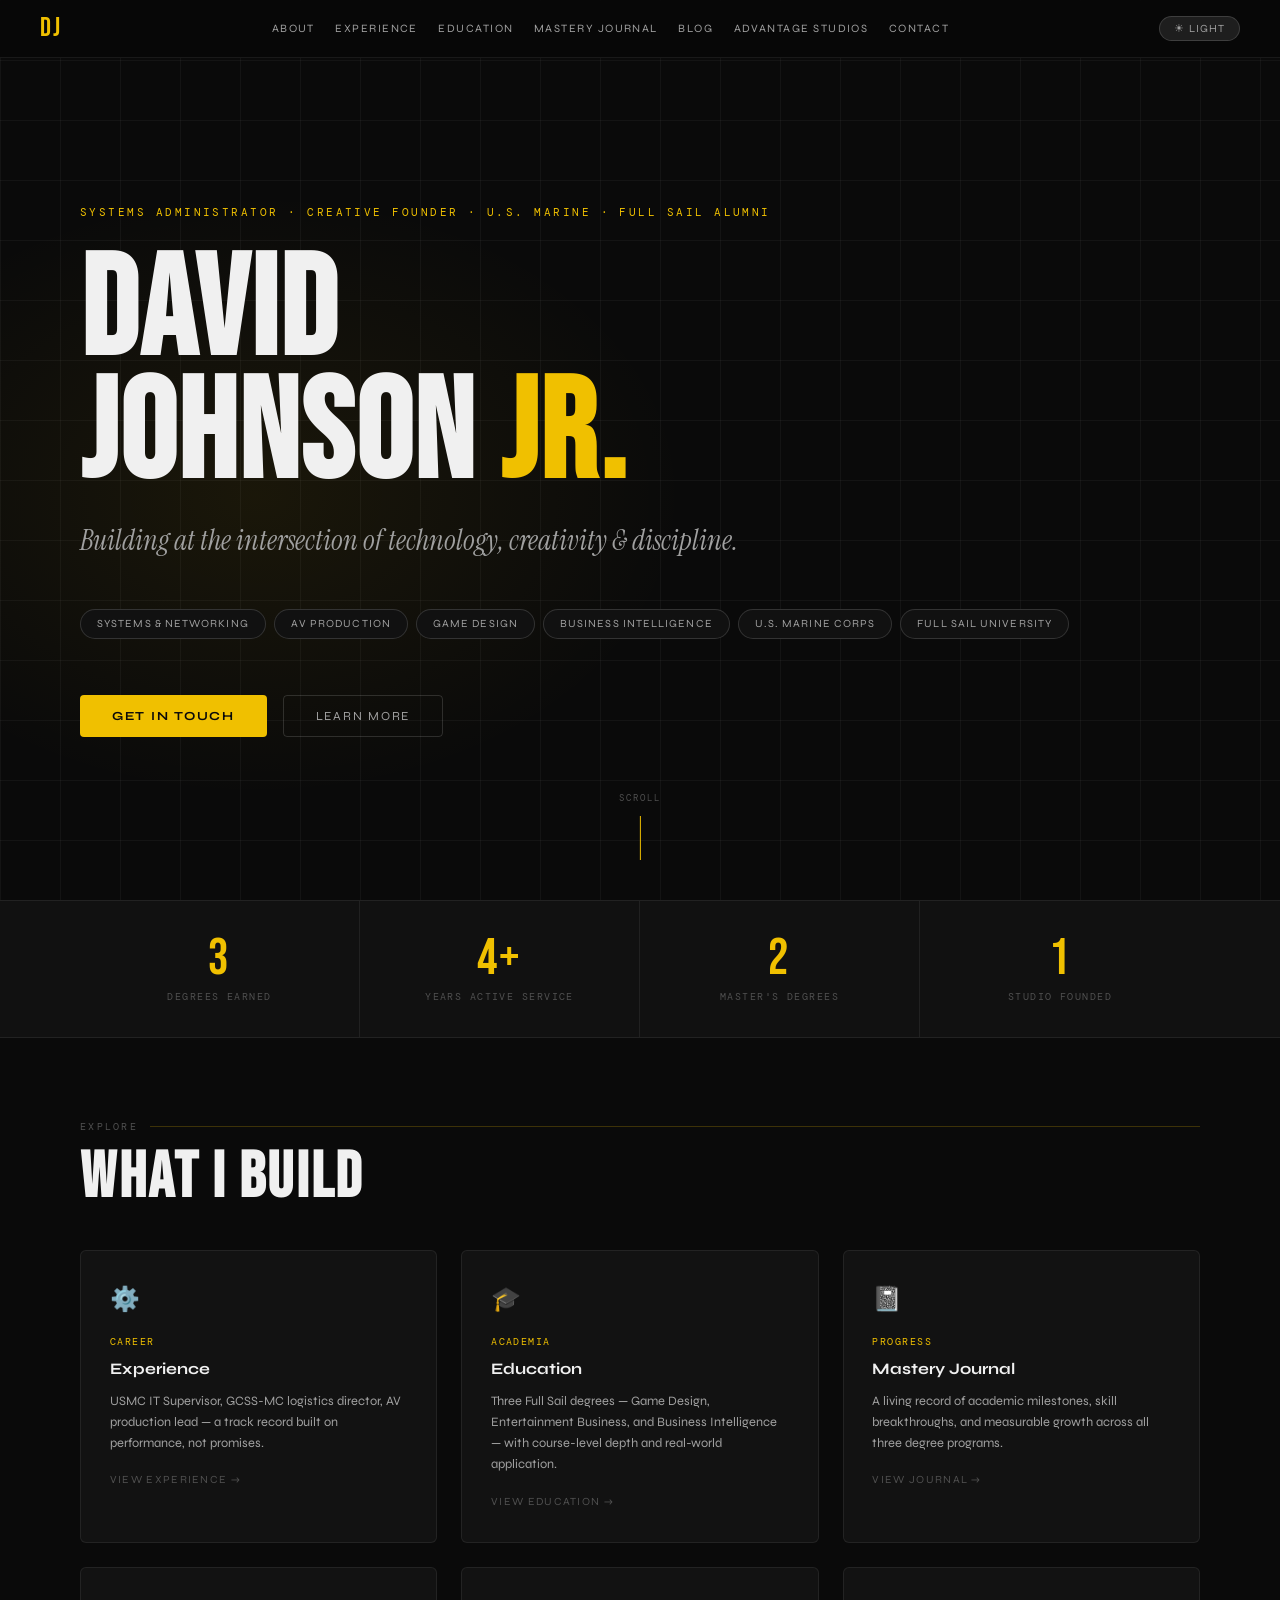
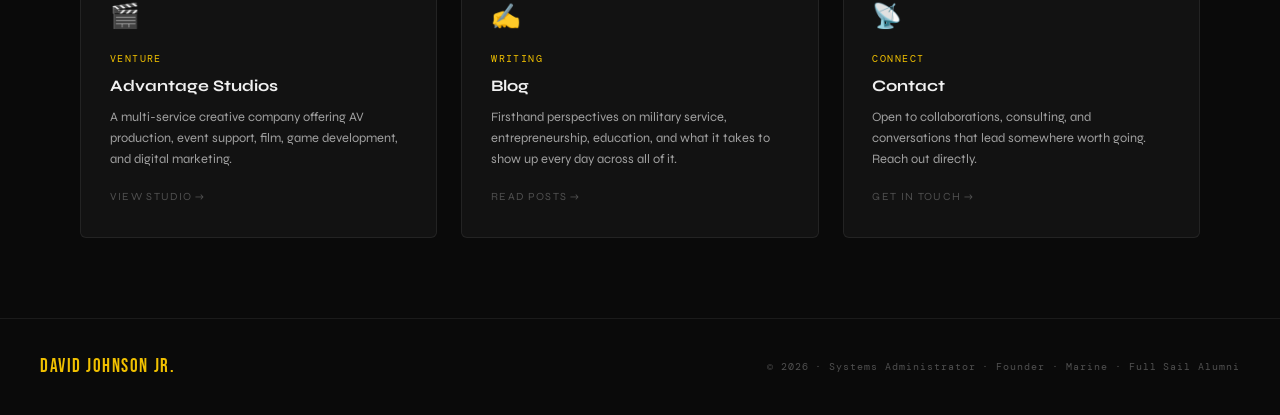
==== index.html @ 73f819d9 "Add files via upload The first version of this site." ====
<!DOCTYPE html>
<html lang="en" data-theme="dark">
<head>
<meta charset="UTF-8"/>
<meta name="viewport" content="width=device-width, initial-scale=1.0"/>
<title>David Johnson Jr. | Systems Administrator & Creative Founder</title>
<link rel="preconnect" href="https://fonts.googleapis.com"/>
<link rel="preconnect" href="https://fonts.gstatic.com" crossorigin/>
<link href="https://fonts.googleapis.com/css2?family=Bebas+Neue&family=DM+Mono:ital,wght@0,300;0,400;0,500;1,300&family=Instrument+Serif:ital@0;1&family=Syne:wght@400;600;700;800&display=swap" rel="stylesheet"/>
<style>
:root{--yellow:#f0c000;--yellow-dim:rgba(240,192,0,0.12);--yellow-border:rgba(240,192,0,0.32);}
:root[data-theme="dark"]{
  --bg:#0a0a0a;--bg2:#111;--bg3:#1a1a1a;--bg4:#222;
  --border:rgba(255,255,255,0.07);--border2:rgba(255,255,255,0.14);
  --text:#f0f0f0;--text2:#a0a0a0;--text3:#505050;
  --card-bg:#121212;--nav-bg:rgba(8,8,8,0.95);
  --toggle-bg:#1e1e1e;--hero-line:rgba(255,255,255,0.04);
  --glow:rgba(240,192,0,0.07);
}
:root[data-theme="light"]{
  --bg:#f4f4f2;--bg2:#eaeae8;--bg3:#e0e0de;--bg4:#d6d6d4;
  --border:rgba(0,0,0,0.08);--border2:rgba(0,0,0,0.16);
  --text:#0f0f0f;--text2:#555;--text3:#999;
  --card-bg:#fafafa;--nav-bg:rgba(244,244,242,0.95);
  --toggle-bg:#ddd;--hero-line:rgba(0,0,0,0.04);
  --glow:rgba(240,192,0,0.05);
}
*{margin:0;padding:0;box-sizing:border-box;}
html{scroll-behavior:smooth;}
body{font-family:'Syne',sans-serif;background:var(--bg);color:var(--text);line-height:1.65;transition:background .3s,color .3s;overflow-x:hidden;}
a{color:inherit;text-decoration:none;}

/* PAGE SYSTEM */
.page{display:none;min-height:100vh;padding-top:58px;}
.page.active{display:block;}
#home-page{display:block;padding-top:0;}

/* NAV */
nav{
  position:fixed;top:0;left:0;right:0;z-index:200;
  background:var(--nav-bg);backdrop-filter:blur(18px);-webkit-backdrop-filter:blur(18px);
  border-bottom:1px solid var(--border);
  height:58px;display:flex;align-items:center;
  padding:0 clamp(1rem,4vw,2.5rem);gap:1.5rem;
}
.nav-logo{
  font-family:'Bebas Neue',sans-serif;font-size:1.7rem;
  letter-spacing:0.06em;color:var(--yellow);flex-shrink:0;cursor:pointer;
  transition:opacity .2s;
}
.nav-logo:hover{opacity:.8;}
.nav-links{display:flex;align-items:center;gap:clamp(.8rem,1.6vw,1.8rem);flex:1;justify-content:center;}
.nav-links button{
  background:none;border:none;cursor:pointer;
  font-family:'Syne',sans-serif;font-size:0.7rem;
  letter-spacing:0.13em;text-transform:uppercase;
  color:var(--text2);transition:color .2s;padding:4px 0;
  position:relative;
}
.nav-links button::after{
  content:'';position:absolute;bottom:-3px;left:0;right:0;
  height:1px;background:var(--yellow);transform:scaleX(0);
  transition:transform .25s;transform-origin:left;
}
.nav-links button:hover{color:var(--yellow);}
.nav-links button.nav-active{color:var(--yellow);}
.nav-links button.nav-active::after{transform:scaleX(1);}
.nav-right{display:flex;align-items:center;gap:.8rem;flex-shrink:0;}
.theme-toggle{
  background:var(--toggle-bg);border:1px solid var(--border2);
  color:var(--text2);padding:5px 14px;border-radius:20px;
  cursor:pointer;font-size:0.68rem;letter-spacing:0.1em;
  text-transform:uppercase;font-family:'Syne',sans-serif;transition:all .2s;
}
.theme-toggle:hover{border-color:var(--yellow);color:var(--yellow);}
.ham{display:none;flex-direction:column;gap:5px;cursor:pointer;padding:6px;background:none;border:none;}
.ham span{display:block;width:22px;height:2px;background:var(--text2);transition:all .3s;border-radius:2px;}
.mobile-menu{
  display:none;position:fixed;top:58px;left:0;right:0;z-index:199;
  background:var(--nav-bg);backdrop-filter:blur(18px);
  border-bottom:1px solid var(--border);
  flex-direction:column;padding:1rem 1.5rem 1.5rem;gap:0;
}
.mobile-menu.open{display:flex;}
.mobile-menu button{
  background:none;border:none;cursor:pointer;
  font-family:'Syne',sans-serif;font-size:0.82rem;
  letter-spacing:0.1em;text-transform:uppercase;
  color:var(--text2);padding:12px 0;text-align:left;
  border-bottom:1px solid var(--border);transition:color .2s;
}
.mobile-menu button:last-child{border-bottom:none;}
.mobile-menu button:hover{color:var(--yellow);}

/* SHARED */
.sec{padding:5rem clamp(1rem,5vw,2.5rem);}
.si{max-width:1120px;margin:0 auto;}
.section-label{
  font-family:'DM Mono',monospace;font-size:0.65rem;
  letter-spacing:0.22em;text-transform:uppercase;
  color:var(--text3);margin-bottom:0.7rem;
  display:flex;align-items:center;gap:12px;
}
.section-label::after{content:'';flex:1;height:1px;background:var(--yellow);opacity:.22;}
.section-title{
  font-family:'Bebas Neue',sans-serif;
  font-size:clamp(2.4rem,5vw,4rem);letter-spacing:0.04em;
  color:var(--text);margin-bottom:3rem;line-height:1;
}
.divider{height:1px;background:var(--border);margin:3.5rem 0;}
.btn-primary{
  background:var(--yellow);color:#0a0a0a;
  padding:13px 32px;border-radius:4px;
  font-size:0.77rem;letter-spacing:0.14em;text-transform:uppercase;
  font-family:'Syne',sans-serif;font-weight:700;
  transition:opacity .2s,transform .15s;border:none;cursor:pointer;display:inline-block;
}
.btn-primary:hover{opacity:.85;transform:translateY(-1px);}
.btn-outline{
  border:1px solid var(--border2);color:var(--text2);
  padding:13px 32px;border-radius:4px;
  font-size:0.77rem;letter-spacing:0.14em;text-transform:uppercase;
  font-family:'Syne',sans-serif;background:transparent;
  transition:all .2s;cursor:pointer;display:inline-block;
}
.btn-outline:hover{border-color:var(--yellow);color:var(--yellow);transform:translateY(-1px);}

/* HERO */
.hero{min-height:100vh;display:flex;align-items:center;padding:0 clamp(1rem,5vw,2.5rem);position:relative;overflow:hidden;}
.hero-grid{position:absolute;inset:0;pointer-events:none;
  background-image:linear-gradient(var(--hero-line) 1px,transparent 1px),linear-gradient(90deg,var(--hero-line) 1px,transparent 1px);
  background-size:60px 60px;}
.hero-glow{position:absolute;top:20%;left:-15%;width:70%;height:70%;
  background:radial-gradient(ellipse,var(--glow) 0%,transparent 68%);pointer-events:none;}
.hero-inner{max-width:1120px;margin:0 auto;width:100%;position:relative;z-index:1;padding:130px 0 90px;}
.hero-eyebrow{font-family:'DM Mono',monospace;font-size:0.7rem;letter-spacing:0.22em;text-transform:uppercase;color:var(--yellow);margin-bottom:1.8rem;animation:fadeUp .8s ease both;}
.hero-name{font-family:'Bebas Neue',sans-serif;font-size:clamp(4.5rem,11vw,10rem);line-height:.88;letter-spacing:0.015em;color:var(--text);margin-bottom:1.2rem;animation:fadeUp .8s .1s ease both;}
.hero-name span{color:var(--yellow);}
.hero-title{font-family:'Instrument Serif',serif;font-style:italic;font-size:clamp(1.1rem,2.2vw,1.8rem);color:var(--text2);margin-bottom:2.8rem;animation:fadeUp .8s .2s ease both;}
.hero-tags{display:flex;flex-wrap:wrap;gap:.5rem;margin-bottom:3.5rem;animation:fadeUp .8s .3s ease both;}
.hero-tag{border:1px solid var(--border2);padding:5px 16px;border-radius:20px;font-size:0.68rem;letter-spacing:0.1em;text-transform:uppercase;color:var(--text2);background:var(--bg2);transition:all .2s;cursor:default;}
.hero-tag:hover{border-color:var(--yellow);color:var(--yellow);}
.hero-cta{display:flex;gap:1rem;flex-wrap:wrap;animation:fadeUp .8s .4s ease both;}
.hero-scroll{position:absolute;bottom:2.5rem;left:50%;transform:translateX(-50%);font-family:'DM Mono',monospace;font-size:0.58rem;letter-spacing:0.22em;text-transform:uppercase;color:var(--text3);display:flex;flex-direction:column;align-items:center;gap:10px;}
.scroll-line{width:1px;height:44px;background:var(--yellow);animation:scrollpulse 2s infinite;}
@keyframes scrollpulse{0%,100%{opacity:.2;}50%{opacity:1;}}
@keyframes fadeUp{from{opacity:0;transform:translateY(20px);}to{opacity:1;transform:translateY(0);}}

/* STATS BAR */
.stats-bar{background:var(--bg2);border-top:1px solid var(--border);border-bottom:1px solid var(--border);padding:0 clamp(1rem,5vw,2.5rem);}
.stats-bar-inner{max-width:1120px;margin:0 auto;display:grid;grid-template-columns:repeat(4,1fr);}
.stat-box{padding:2rem 1rem;border-right:1px solid var(--border);text-align:center;}
.stat-box:last-child{border-right:none;}
.stat-num{font-family:'Bebas Neue',sans-serif;font-size:3.2rem;letter-spacing:0.04em;color:var(--yellow);line-height:1;margin-bottom:.3rem;}
.stat-label{font-family:'DM Mono',monospace;font-size:0.6rem;letter-spacing:0.15em;text-transform:uppercase;color:var(--text3);}

/* HOME PREVIEW CARDS */
.home-preview{padding:5rem clamp(1rem,5vw,2.5rem);}
.home-preview-inner{max-width:1120px;margin:0 auto;}
.preview-grid{display:grid;grid-template-columns:repeat(3,1fr);gap:1.5rem;margin-top:2.5rem;}
.preview-card{
  background:var(--card-bg);border:1px solid var(--border);border-radius:6px;
  padding:1.8rem;transition:border-color .25s,transform .25s;cursor:pointer;position:relative;overflow:hidden;
}
.preview-card::before{content:'';position:absolute;inset:0;background:linear-gradient(135deg,var(--yellow-dim) 0%,transparent 55%);opacity:0;transition:opacity .3s;}
.preview-card:hover{border-color:var(--yellow-border);transform:translateY(-4px);}
.preview-card:hover::before{opacity:1;}
.preview-icon{font-size:1.5rem;margin-bottom:.9rem;}
.preview-label{font-family:'DM Mono',monospace;font-size:0.6rem;letter-spacing:0.15em;text-transform:uppercase;color:var(--yellow);margin-bottom:.4rem;}
.preview-title{font-size:1rem;font-weight:700;color:var(--text);margin-bottom:.5rem;}
.preview-body{font-size:0.8rem;color:var(--text2);line-height:1.65;}
.preview-cta{display:inline-block;margin-top:1.1rem;font-size:0.68rem;letter-spacing:0.12em;text-transform:uppercase;color:var(--text3);transition:color .2s;}
.preview-card:hover .preview-cta{color:var(--yellow);}

/* ABOUT */
.about-grid{display:grid;grid-template-columns:3fr 2fr;gap:4rem;align-items:start;}
.about-text p{color:var(--text2);font-size:0.96rem;line-height:1.88;margin-bottom:1.3rem;}
.about-text p:first-child::first-letter{font-family:'Bebas Neue',sans-serif;font-size:3.5rem;float:left;line-height:.8;margin:.06em .1em 0 0;color:var(--yellow);}
.about-sidebar{display:flex;flex-direction:column;gap:1.5rem;}
.sidebar-card{background:var(--card-bg);border:1px solid var(--border);border-radius:6px;padding:1.5rem;}
.sidebar-card-title{font-family:'DM Mono',monospace;font-size:0.6rem;letter-spacing:0.15em;text-transform:uppercase;color:var(--yellow);margin-bottom:1rem;}
.sidebar-item{display:flex;align-items:center;justify-content:space-between;padding:8px 0;border-bottom:1px solid var(--border);font-size:0.8rem;}
.sidebar-item:last-child{border-bottom:none;}
.sidebar-item-label{color:var(--text2);}
.sidebar-item-value{color:var(--text);font-weight:700;font-size:0.77rem;}

/* SKILLS */
.skills-cloud{display:flex;flex-wrap:wrap;gap:.5rem;}
.skill-pill{background:var(--bg3);border:1px solid var(--border);padding:8px 18px;border-radius:3px;font-size:0.77rem;letter-spacing:0.05em;color:var(--text2);transition:all .2s;position:relative;cursor:default;}
.skill-pill:hover{background:var(--bg4);border-color:var(--yellow);color:var(--yellow);}
.skill-pill .skill-tooltip{display:none;position:absolute;bottom:calc(100% + 12px);left:50%;transform:translateX(-50%);background:var(--bg4);border:1px solid var(--yellow-border);border-radius:6px;padding:14px 16px;width:285px;z-index:50;box-shadow:0 14px 44px rgba(0,0,0,.55);pointer-events:none;}
.skill-pill:hover .skill-tooltip{display:block;}
.skill-tooltip-title{font-size:0.86rem;font-weight:700;color:var(--yellow);margin-bottom:8px;line-height:1.3;border-bottom:1px solid var(--yellow-border);padding-bottom:8px;}
.skill-tooltip-text{font-size:0.77rem;color:var(--text2);line-height:1.62;}
.skill-tooltip::after{content:'';position:absolute;top:100%;left:50%;transform:translateX(-50%);border:6px solid transparent;border-top-color:var(--yellow-border);}

/* EXPERIENCE */
.exp-item{border-left:2px solid rgba(240,192,0,.2);padding:0 0 3.5rem 2.5rem;position:relative;}
.exp-item:last-child{padding-bottom:0;border-left-color:transparent;}
.exp-item::before{content:'';position:absolute;left:-7px;top:5px;width:12px;height:12px;background:var(--yellow);border-radius:50%;box-shadow:0 0 0 3px var(--bg),0 0 0 5px var(--yellow-border);}
.exp-date{font-family:'DM Mono',monospace;font-size:0.65rem;letter-spacing:0.16em;text-transform:uppercase;color:var(--yellow);margin-bottom:.4rem;}
.exp-role{font-size:1.1rem;font-weight:800;color:var(--text);margin-bottom:.15rem;line-height:1.25;}
.exp-org{font-family:'Instrument Serif',serif;font-style:italic;font-size:0.88rem;color:var(--text2);margin-bottom:1.4rem;}
.exp-bullets{list-style:none;display:flex;flex-direction:column;gap:.75rem;}
.exp-bullets li{font-size:0.87rem;color:var(--text2);line-height:1.72;padding-left:1.2rem;position:relative;}
.exp-bullets li::before{content:'▸';position:absolute;left:0;color:var(--yellow);font-size:0.72rem;top:4px;}

/* EDUCATION */
.edu-tabs{display:flex;border-bottom:1px solid var(--border);margin-bottom:2.5rem;overflow-x:auto;}
.edu-tab{padding:12px 22px;font-size:0.71rem;letter-spacing:0.1em;text-transform:uppercase;color:var(--text3);cursor:pointer;white-space:nowrap;border-bottom:2px solid transparent;transition:all .2s;background:none;border-top:none;border-left:none;border-right:none;font-family:'Syne',sans-serif;}
.edu-tab.active{color:var(--yellow);border-bottom-color:var(--yellow);}
.edu-panel{display:none;}
.edu-panel.active{display:block;}
.degree-header{display:flex;align-items:baseline;justify-content:space-between;flex-wrap:wrap;gap:.5rem;margin-bottom:.4rem;}
.degree-name{font-size:1.15rem;font-weight:800;color:var(--text);}
.degree-years{font-family:'DM Mono',monospace;font-size:0.67rem;letter-spacing:.15em;color:var(--yellow);}
.degree-school{font-family:'Instrument Serif',serif;font-style:italic;font-size:0.86rem;color:var(--text2);margin-bottom:2rem;}
.courses-grid{display:grid;grid-template-columns:repeat(auto-fill,minmax(268px,1fr));gap:1rem;}
.course-card{background:var(--card-bg);border:1px solid var(--border);padding:1.35rem;border-radius:5px;transition:border-color .2s;}
.course-card:hover{border-color:var(--yellow-border);}
.course-name{font-size:0.83rem;font-weight:700;color:var(--text);margin-bottom:.45rem;line-height:1.3;}
.course-desc{font-size:0.76rem;color:var(--text2);line-height:1.65;}

/* JOURNAL */
.journal-grid{display:grid;grid-template-columns:repeat(auto-fill,minmax(308px,1fr));gap:1.5rem;}
.journal-card{background:var(--card-bg);border:1px solid var(--border);padding:1.6rem;border-radius:5px;transition:all .25s;position:relative;overflow:hidden;}
.journal-card::after{content:'';position:absolute;top:0;left:0;width:3px;height:100%;background:var(--yellow);opacity:0;transition:opacity .25s;}
.journal-card:hover{border-color:var(--yellow-border);transform:translateY(-3px);}
.journal-card:hover::after{opacity:1;}
.journal-tag{font-family:'DM Mono',monospace;font-size:0.6rem;letter-spacing:.15em;text-transform:uppercase;color:var(--yellow);margin-bottom:.8rem;}
.journal-title{font-size:.96rem;font-weight:700;color:var(--text);margin-bottom:.55rem;line-height:1.3;}
.journal-body{font-size:0.8rem;color:var(--text2);line-height:1.7;}
.journal-date{font-family:'DM Mono',monospace;font-size:0.62rem;color:var(--text3);margin-top:1.1rem;}

/* BLOG */
.blog-grid{display:grid;grid-template-columns:repeat(auto-fill,minmax(308px,1fr));gap:1.5rem;}
.blog-card{background:var(--card-bg);border:1px solid var(--border);padding:1.6rem;border-radius:5px;transition:all .25s;cursor:pointer;position:relative;overflow:hidden;}
.blog-card::after{content:'';position:absolute;bottom:0;left:0;right:0;height:2px;background:var(--yellow);transform:scaleX(0);transition:transform .3s;transform-origin:left;}
.blog-card:hover{border-color:var(--yellow-border);transform:translateY(-3px);}
.blog-card:hover::after{transform:scaleX(1);}
.blog-meta{display:flex;align-items:center;justify-content:space-between;margin-bottom:1rem;}
.blog-category{font-family:'DM Mono',monospace;font-size:0.6rem;letter-spacing:.15em;text-transform:uppercase;color:var(--yellow);}
.blog-date-label{font-family:'DM Mono',monospace;font-size:0.6rem;color:var(--text3);}
.blog-title{font-size:.98rem;font-weight:700;color:var(--text);margin-bottom:.55rem;line-height:1.35;}
.blog-excerpt{font-size:0.8rem;color:var(--text2);line-height:1.7;}
.blog-readmore{display:inline-block;margin-top:1rem;font-size:0.68rem;letter-spacing:.12em;text-transform:uppercase;color:var(--text3);transition:color .2s;}
.blog-card:hover .blog-readmore{color:var(--yellow);}

/* STUDIO */
.studio-hero{background:var(--bg2);border-bottom:1px solid var(--border);padding:4rem clamp(1rem,5vw,2.5rem);}
.studio-hero-inner{max-width:1120px;margin:0 auto;display:grid;grid-template-columns:1fr 2fr;gap:4rem;align-items:center;}
.studio-name{font-family:'Bebas Neue',sans-serif;font-size:3.4rem;line-height:.9;letter-spacing:.06em;color:var(--text);margin-bottom:.45rem;}
.studio-name span{color:var(--yellow);}
.studio-sub{font-family:'Instrument Serif',serif;font-style:italic;color:var(--text3);font-size:.88rem;margin-bottom:2rem;}
.services-list{display:flex;flex-direction:column;gap:1px;background:var(--border);}
.service-item{background:var(--bg);padding:1.1rem 1.4rem;display:flex;align-items:center;justify-content:space-between;transition:background .2s;}
.service-item:hover{background:var(--bg2);}
.service-name{font-size:.87rem;font-weight:700;color:var(--text);}
.service-arrow{color:var(--yellow);font-size:.85rem;}
.studio-desc-sec{padding:3rem clamp(1rem,5vw,2.5rem);}
.studio-desc-sec .si p{color:var(--text2);line-height:1.88;margin-bottom:1.3rem;font-size:0.94rem;}

/* CONTACT */
.contact-grid{display:grid;grid-template-columns:1fr 1fr;gap:4rem;align-items:start;}
.contact-links{display:flex;flex-direction:column;gap:1px;background:var(--border);}
.contact-link{background:var(--bg);padding:1.2rem 1.6rem;display:flex;align-items:center;justify-content:space-between;text-decoration:none;transition:background .2s;}
.contact-link:hover{background:var(--bg2);}
.contact-link-left{display:flex;flex-direction:column;gap:4px;}
.contact-type{font-family:'DM Mono',monospace;font-size:0.57rem;letter-spacing:.15em;text-transform:uppercase;color:var(--yellow);}
.contact-value{font-size:.88rem;color:var(--text);}
.contact-arrow{color:var(--yellow);}
.contact-note p{color:var(--text2);line-height:1.88;margin-bottom:1.3rem;font-size:0.94rem;}

/* FOOTER */
footer{border-top:1px solid var(--border);padding:2rem clamp(1rem,5vw,2.5rem);display:flex;align-items:center;justify-content:space-between;flex-wrap:wrap;gap:1rem;}
.footer-name{font-family:'Bebas Neue',sans-serif;font-size:1.2rem;letter-spacing:.08em;color:var(--yellow);}
.footer-copy{font-family:'DM Mono',monospace;font-size:0.6rem;letter-spacing:.1em;color:var(--text3);}

/* MODAL */
.modal-overlay{display:none;position:fixed;inset:0;z-index:300;background:rgba(0,0,0,.76);backdrop-filter:blur(6px);align-items:center;justify-content:center;padding:2rem;}
.modal-overlay.open{display:flex;}
.modal{background:var(--bg2);border:1px solid var(--yellow-border);border-radius:8px;max-width:700px;width:100%;max-height:85vh;overflow-y:auto;padding:2.5rem;position:relative;}
.modal-close{position:sticky;top:0;float:right;background:var(--bg3);border:1px solid var(--border2);color:var(--text2);padding:4px 14px;border-radius:3px;cursor:pointer;font-size:0.7rem;font-family:'Syne',sans-serif;letter-spacing:.1em;text-transform:uppercase;transition:all .2s;}
.modal-close:hover{border-color:var(--yellow);color:var(--yellow);}
.modal-tag{font-family:'DM Mono',monospace;font-size:0.6rem;letter-spacing:.15em;text-transform:uppercase;color:var(--yellow);margin-bottom:.8rem;}
.modal-title{font-family:'Bebas Neue',sans-serif;font-size:2.3rem;letter-spacing:.04em;color:var(--text);margin-bottom:.4rem;}
.modal-date{font-family:'DM Mono',monospace;font-size:0.65rem;color:var(--text3);margin-bottom:1.8rem;}
.modal-body{font-size:.91rem;color:var(--text2);line-height:1.9;}
.modal-body p{margin-bottom:1rem;}

/* JOURNAL PAGE */
.journal-filter{display:flex;flex-wrap:wrap;gap:.5rem;margin-top:1.5rem;}
.jf-btn{background:var(--bg3);border:1px solid var(--border);padding:7px 18px;border-radius:20px;font-size:0.7rem;letter-spacing:.1em;text-transform:uppercase;color:var(--text2);cursor:pointer;font-family:'Syne',sans-serif;transition:all .2s;}
.jf-btn:hover{border-color:var(--yellow);color:var(--yellow);}
.jf-btn.active{background:var(--yellow);color:#0a0a0a;border-color:var(--yellow);font-weight:700;}
.journal-prog-header{display:flex;align-items:center;gap:1rem;flex-wrap:wrap;margin-bottom:1.5rem;}
.prog-badge{font-family:'DM Mono',monospace;font-size:0.68rem;letter-spacing:.15em;text-transform:uppercase;padding:5px 14px;border-radius:3px;font-weight:700;}
.ebm-badge{background:rgba(240,192,0,.15);color:var(--yellow);border:1px solid var(--yellow-border);}
.bi-badge{background:rgba(96,165,250,.12);color:#60a5fa;border:1px solid rgba(96,165,250,.3);}
.milestone-badge{background:rgba(167,243,208,.1);color:#6ee7b7;border:1px solid rgba(110,231,183,.3);}
.prog-meta{font-family:'DM Mono',monospace;font-size:0.65rem;letter-spacing:.12em;color:var(--text3);text-transform:uppercase;}
.journal-summary-card{background:var(--card-bg);border:1px solid var(--border);border-left:3px solid var(--yellow);border-radius:5px;padding:1.8rem 2rem;margin-bottom:1rem;}
.journal-summary-card p{color:var(--text2);font-size:.92rem;line-height:1.88;margin-bottom:.9rem;}
.journal-summary-card p:last-child{margin-bottom:0;}
.jsc-label{font-family:'DM Mono',monospace;font-size:.62rem;letter-spacing:.18em;text-transform:uppercase;color:var(--yellow);margin-bottom:1rem;}
.jr-grid{display:grid;grid-template-columns:repeat(auto-fill,minmax(340px,1fr));gap:1.5rem;}
.jr-card{background:var(--card-bg);border:1px solid var(--border);border-radius:6px;padding:1.8rem;transition:border-color .25s,transform .2s;position:relative;overflow:hidden;}
.jr-card::before{content:'';position:absolute;top:0;left:0;width:3px;height:100%;background:var(--yellow);opacity:0;transition:opacity .25s;}
.jr-card:hover{border-color:var(--yellow-border);transform:translateY(-3px);}
.jr-card:hover::before{opacity:1;}
.jr-card.active-entry{border-color:var(--yellow-border);}
.jr-card.active-entry::before{opacity:1;}
.jr-degree-tag{font-family:'DM Mono',monospace;font-size:.6rem;letter-spacing:.15em;text-transform:uppercase;margin-bottom:.7rem;}
.ebm-tag{color:var(--yellow);}
.bi-tag{color:#60a5fa;}
.jr-course{font-size:1.02rem;font-weight:800;color:var(--text);margin-bottom:1.1rem;line-height:1.25;}
.jr-body p{font-size:.83rem;color:var(--text2);line-height:1.78;margin-bottom:.8rem;}
.jr-body p:last-child{margin-bottom:0;}
.jr-body strong{color:var(--text);}
.jr-takeaway{margin-top:1.2rem;padding-top:1rem;border-top:1px solid var(--border);font-family:'DM Mono',monospace;font-size:.7rem;letter-spacing:.06em;color:var(--yellow);line-height:1.5;}
.milestone-list{display:flex;flex-direction:column;gap:0;}
.ms-item{display:flex;gap:1.5rem;padding:1.5rem 0;border-bottom:1px solid var(--border);transition:background .2s;}
.ms-item:last-child{border-bottom:none;}
.ms-dot{width:10px;height:10px;min-width:10px;background:var(--yellow);border-radius:50%;margin-top:5px;box-shadow:0 0 0 3px var(--bg),0 0 0 5px var(--yellow-border);}
.ms-content{flex:1;}
.ms-date{font-family:'DM Mono',monospace;font-size:.65rem;letter-spacing:.15em;text-transform:uppercase;color:var(--yellow);margin-bottom:.3rem;}
.ms-title{font-size:.96rem;font-weight:700;color:var(--text);margin-bottom:.5rem;}
.ms-body{font-size:.82rem;color:var(--text2);line-height:1.72;}
.jr-card.hidden{display:none;}
.ms-item.hidden{display:none;}
.journal-prog-header.hidden{display:none;}
.journal-summary-card.hidden{display:none;}

/* RESPONSIVE */
@media(max-width:900px){
  .nav-links{display:none;}
  .ham{display:flex;}
  .about-grid,.contact-grid,.studio-hero-inner{grid-template-columns:1fr;gap:2.5rem;}
  .preview-grid{grid-template-columns:1fr 1fr;}
  .stats-bar-inner{grid-template-columns:repeat(2,1fr);}
  .stat-box:nth-child(2){border-right:none;}
  .stat-box:nth-child(3){border-right:1px solid var(--border);}
}
@media(max-width:600px){
  .preview-grid{grid-template-columns:1fr;}
  .hero-name{font-size:clamp(3.5rem,16vw,6rem);}
  .section-title{font-size:clamp(2rem,8vw,3rem);}
  .modal{padding:1.5rem;}
  .modal-title{font-size:1.7rem;}
  .hero-cta{flex-direction:column;}
  .btn-primary,.btn-outline{text-align:center;}
  .courses-grid{grid-template-columns:1fr;}
  .journal-grid,.blog-grid{grid-template-columns:1fr;}
  .edu-tab{padding:10px 12px;font-size:0.64rem;}
  .exp-item{padding-left:1.5rem;}
  .stats-bar-inner{grid-template-columns:repeat(2,1fr);}
  .stat-box:nth-child(3){border-right:none;}
  .degree-header{flex-direction:column;}
}
</style>
</head>
<body>

<!-- NAV -->
<nav>
  <div class="nav-logo" onclick="showPage('home')">DJ</div>
  <div class="nav-links">
    <button onclick="showPage('about')" id="nav-about">About</button>
    <button onclick="showPage('experience')" id="nav-experience">Experience</button>
    <button onclick="showPage('education')" id="nav-education">Education</button>
    <button onclick="showPage('journal')" id="nav-journal">Mastery Journal</button>
    <button onclick="showPage('blog')" id="nav-blog">Blog</button>
    <button onclick="showPage('studio')" id="nav-studio">Advantage Studios</button>
    <button onclick="showPage('contact')" id="nav-contact">Contact</button>
  </div>
  <div class="nav-right">
    <button class="theme-toggle" onclick="toggleTheme()" id="themeBtn">☀ Light</button>
    <button class="ham" onclick="toggleMobile()" aria-label="Menu"><span></span><span></span><span></span></button>
  </div>
</nav>
<div class="mobile-menu" id="mobileMenu">
  <button onclick="showPage('about');closeMobile()">About</button>
  <button onclick="showPage('experience');closeMobile()">Experience</button>
  <button onclick="showPage('education');closeMobile()">Education</button>
  <button onclick="showPage('journal');closeMobile()">Mastery Journal</button>
  <button onclick="showPage('blog');closeMobile()">Blog</button>
  <button onclick="showPage('studio');closeMobile()">Advantage Studios</button>
  <button onclick="showPage('contact');closeMobile()">Contact</button>
</div>

<!-- ═══════════════════════════════════════ HOME ═══ -->
<div id="home-page" class="page active">
  <section class="hero">
    <div class="hero-grid"></div>
    <div class="hero-glow"></div>
    <div class="hero-inner">
      <p class="hero-eyebrow">Systems Administrator · Creative Founder · U.S. Marine · Full Sail Alumni</p>
      <h1 class="hero-name">David<br>Johnson <span>Jr.</span></h1>
      <p class="hero-title">Building at the intersection of technology, creativity &amp; discipline.</p>
      <div class="hero-tags">
        <span class="hero-tag">Systems &amp; Networking</span>
        <span class="hero-tag">AV Production</span>
        <span class="hero-tag">Game Design</span>
        <span class="hero-tag">Business Intelligence</span>
        <span class="hero-tag">U.S. Marine Corps</span>
        <span class="hero-tag">Full Sail University</span>
      </div>
      <div class="hero-cta">
        <button class="btn-primary" onclick="showPage('contact')">Get In Touch</button>
        <button class="btn-outline" onclick="showPage('about')">Learn More</button>
      </div>
    </div>
    <div class="hero-scroll"><span>Scroll</span><div class="scroll-line"></div></div>
  </section>

  <div class="stats-bar">
    <div class="stats-bar-inner">
      <div class="stat-box"><div class="stat-num">3</div><div class="stat-label">Degrees Earned</div></div>
      <div class="stat-box"><div class="stat-num">4+</div><div class="stat-label">Years Active Service</div></div>
      <div class="stat-box"><div class="stat-num">2</div><div class="stat-label">Master's Degrees</div></div>
      <div class="stat-box"><div class="stat-num">1</div><div class="stat-label">Studio Founded</div></div>
    </div>
  </div>

  <div class="home-preview">
    <div class="home-preview-inner">
      <p class="section-label">Explore</p>
      <h2 class="section-title" style="margin-bottom:0;">What I Build</h2>
      <div class="preview-grid">
        <div class="preview-card" onclick="showPage('experience')"><div class="preview-icon">⚙️</div><div class="preview-label">Career</div><div class="preview-title">Experience</div><div class="preview-body">USMC IT Supervisor, GCSS-MC logistics director, AV production lead — a track record built on performance, not promises.</div><span class="preview-cta">View Experience →</span></div>
        <div class="preview-card" onclick="showPage('education')"><div class="preview-icon">🎓</div><div class="preview-label">Academia</div><div class="preview-title">Education</div><div class="preview-body">Three Full Sail degrees — Game Design, Entertainment Business, and Business Intelligence — with course-level depth and real-world application.</div><span class="preview-cta">View Education →</span></div>
        <div class="preview-card" onclick="showPage('journal')"><div class="preview-icon">📓</div><div class="preview-label">Progress</div><div class="preview-title">Mastery Journal</div><div class="preview-body">A living record of academic milestones, skill breakthroughs, and measurable growth across all three degree programs.</div><span class="preview-cta">View Journal →</span></div>
        <div class="preview-card" onclick="showPage('studio')"><div class="preview-icon">🎬</div><div class="preview-label">Venture</div><div class="preview-title">Advantage Studios</div><div class="preview-body">A multi-service creative company offering AV production, event support, film, game development, and digital marketing.</div><span class="preview-cta">View Studio →</span></div>
        <div class="preview-card" onclick="showPage('blog')"><div class="preview-icon">✍️</div><div class="preview-label">Writing</div><div class="preview-title">Blog</div><div class="preview-body">Firsthand perspectives on military service, entrepreneurship, education, and what it takes to show up every day across all of it.</div><span class="preview-cta">Read Posts →</span></div>
        <div class="preview-card" onclick="showPage('contact')"><div class="preview-icon">📡</div><div class="preview-label">Connect</div><div class="preview-title">Contact</div><div class="preview-body">Open to collaborations, consulting, and conversations that lead somewhere worth going. Reach out directly.</div><span class="preview-cta">Get In Touch →</span></div>
      </div>
    </div>
  </div>
  <footer><div class="footer-name">David Johnson Jr.</div><div class="footer-copy">© 2026 · Systems Administrator · Founder · Marine · Full Sail Alumni</div></footer>
</div>

<!-- ═══════════════════════════════════════ ABOUT ═══ -->
<div id="about-page" class="page">
  <section class="sec">
    <div class="si">
      <p class="section-label">01 — About</p>
      <h2 class="section-title">Who I Am</h2>
      <div class="about-grid">
        <div class="about-text">
          <p>I'm David Johnson Jr. — a Systems and Network Administrator, active-duty U.S. Marine, and the founder of Advantage Studios. I've spent years working at the crossroads of technology, operations, and creative production, and that unique combination is what drives everything I build.</p>
          <p>My background spans IT infrastructure, AV production, military logistics, and team leadership — environments that demand precision, adaptability, and the ability to execute under pressure. Whether I'm managing secure government systems, overseeing enterprise logistics through GCSS-MC, or running a large-scale event setup, I bring the same level of intensity and focus.</p>
          <p>I hold a B.S. in Game Design, an M.S. in Entertainment Business (graduated January 2026), and I'm actively completing my M.S. in Business Intelligence — all from Full Sail University. These aren't just credentials. They're the foundation of how I think: as a systems-level problem solver with a creative edge and a data-driven mindset.</p>
          <p>Outside of work, I'm a dedicated father and someone who believes deeply in consistency over brilliance. I train, I build, I lead — and I apply that same progression mindset to every project, every goal, and every relationship I invest in.</p>
        </div>
        <div class="about-sidebar">
          <div class="sidebar-card">
            <div class="sidebar-card-title">Quick Facts</div>
            <div class="sidebar-item"><span class="sidebar-item-label">Location</span><span class="sidebar-item-value">San Diego, CA</span></div>
            <div class="sidebar-item"><span class="sidebar-item-label">Branch</span><span class="sidebar-item-value">U.S. Marine Corps</span></div>
            <div class="sidebar-item"><span class="sidebar-item-label">Role</span><span class="sidebar-item-value">IT Supervisor / SysAdmin</span></div>
            <div class="sidebar-item"><span class="sidebar-item-label">Studio</span><span class="sidebar-item-value">Advantage Studios</span></div>
            <div class="sidebar-item"><span class="sidebar-item-label">Status</span><span class="sidebar-item-value">Active Duty</span></div>
          </div>
          <div class="sidebar-card">
            <div class="sidebar-card-title">Degrees</div>
            <div class="sidebar-item"><span class="sidebar-item-label">B.S. Game Design</span><span class="sidebar-item-value">2024</span></div>
            <div class="sidebar-item"><span class="sidebar-item-label">M.S. Entertainment Business</span><span class="sidebar-item-value">Jan 2026</span></div>
            <div class="sidebar-item"><span class="sidebar-item-label">M.S. Business Intelligence</span><span class="sidebar-item-value">In Progress</span></div>
          </div>
          <div class="sidebar-card">
            <div class="sidebar-card-title">Connect</div>
            <div class="sidebar-item"><span class="sidebar-item-label">LinkedIn</span><a href="https://www.linkedin.com/in/learnaboutdavid/" target="_blank" style="color:var(--yellow);font-size:.77rem;">learnaboutdavid →</a></div>
            <div class="sidebar-item"><span class="sidebar-item-label">Email</span><a href="mailto:Dmjj4429@gmail.com" style="color:var(--yellow);font-size:.77rem;">Dmjj4429@gmail.com →</a></div>
          </div>
        </div>
      </div>

      <div class="divider"></div>
      <p class="section-label">Skills &amp; Expertise</p>
      <div class="skills-cloud" style="margin-top:1.5rem;">
        <span class="skill-pill">Military Leadership<div class="skill-tooltip"><div class="skill-tooltip-title">Military Leadership</div><div class="skill-tooltip-text">Commanding teams under pressure, establishing accountability structures, and executing complex operations with zero margin for error. Developed through active-duty USMC service across IT operations, logistics, and mission-critical environments. Leadership forged in consequence-driven settings that transfers directly to business and project management.</div></div></span>
        <span class="skill-pill">IT Systems Administration<div class="skill-tooltip"><div class="skill-tooltip-title">IT Systems Administration</div><div class="skill-tooltip-text">Managing enterprise infrastructure including servers, workstations, access controls, software environments, and system security. Applied daily across DoD-grade systems — monitoring, incident response, user provisioning, and hardware lifecycle management. Reliable infrastructure is the backbone of every operation.</div></div></span>
        <span class="skill-pill">Network Infrastructure<div class="skill-tooltip"><div class="skill-tooltip-title">Network Infrastructure</div><div class="skill-tooltip-text">Designing, configuring, and maintaining secure network environments — routing, switching, VPNs, firewalls, and access control policies. Applied in high-security government environments where network integrity is non-negotiable. The ability to protect that foundation prevents costly downtime, breaches, and operational failures.</div></div></span>
        <span class="skill-pill">AV Production<div class="skill-tooltip"><div class="skill-tooltip-title">Audio / Visual Production</div><div class="skill-tooltip-text">Full-cycle AV setup, signal routing, equipment supervision, live event support, and production logistics for large-scale events. Developed through professional contracting with Visions Audio Visual — supervising crews and managing AV systems for corporate and live productions. Bridges creative vision and flawless technical execution.</div></div></span>
        <span class="skill-pill">GCSS-MC / SAP Logistics<div class="skill-tooltip"><div class="skill-tooltip-title">GCSS-MC / SAP Logistics</div><div class="skill-tooltip-text">Power user and functional administrator of GCSS-MC — the Marine Corps' enterprise ERP built on SAP. Operated across records, layettes, QC, requisitions, property accountability, and financial management billets. The foundation of mission readiness is accurate, auditable logistics data.</div></div></span>
        <span class="skill-pill">Data Analysis<div class="skill-tooltip"><div class="skill-tooltip-title">Data Analysis</div><div class="skill-tooltip-text">Collecting, cleaning, interpreting, and visualizing data to surface actionable insights using Python, SQL, Excel, Tableau, and Power BI. Built through the M.S. in Business Intelligence program and applied directly to military logistics and Advantage Studios planning. Data without interpretation is noise.</div></div></span>
        <span class="skill-pill">Project Management<div class="skill-tooltip"><div class="skill-tooltip-title">Project Management</div><div class="skill-tooltip-text">Planning, scoping, scheduling, and delivering multi-phase projects on time — coordinating cross-functional teams and managing competing priorities. Practiced across game production (Agile/Scrum), military IT operations, and live event management. The difference between a good idea and a finished product is execution.</div></div></span>
        <span class="skill-pill">Game Design Principles<div class="skill-tooltip"><div class="skill-tooltip-title">Game Design Principles</div><div class="skill-tooltip-text">Systems design, feedback loop architecture, player psychology, narrative structure, and iterative prototyping — the core toolkit of game design thinking. Earned through a B.S. in Game Design at Full Sail University. A transferable lens that applies to product design, UX, and business model construction.</div></div></span>
        <span class="skill-pill">Entertainment Business<div class="skill-tooltip"><div class="skill-tooltip-title">Entertainment Business</div><div class="skill-tooltip-text">Finance, IP law, distribution strategy, marketing, and the operational mechanics of running a creative business in music, film, gaming, and live events. Acquired through an M.S. in Entertainment Business (Full Sail, Jan 2026), culminating in a full business plan for Advantage Studios. Creative talent without business acumen is unscalable.</div></div></span>
        <span class="skill-pill">Business Intelligence<div class="skill-tooltip"><div class="skill-tooltip-title">Business Intelligence</div><div class="skill-tooltip-text">Designing BI systems that transform raw organizational data into strategic dashboards, predictive models, and executive-level reporting. Currently completing an M.S. in Business Intelligence at Full Sail — applying data warehousing, SQL, Python, and visualization tools to real business scenarios. BI closes the loop between operations and strategy.</div></div></span>
        <span class="skill-pill">Team Supervision<div class="skill-tooltip"><div class="skill-tooltip-title">Team Supervision</div><div class="skill-tooltip-text">Directing and developing personnel — setting standards, delegating effectively, resolving conflicts, and ensuring consistent output from multi-role teams. Actively supervising technical personnel within the DoD and leading production crews in AV contracting environments. Individual contributors have a ceiling; great teams don't.</div></div></span>
        <span class="skill-pill">Logistics Operations<div class="skill-tooltip"><div class="skill-tooltip-title">Logistics Operations</div><div class="skill-tooltip-text">End-to-end management of supply chains, equipment accountability, records management, inventory control, and asset movement. Performed across multiple USMC logistics billets — records, layettes, QC, and financial management — and through AV equipment logistics at Visions AV. Logistics is the infrastructure of execution.</div></div></span>
        <span class="skill-pill">Scripting &amp; Automation<div class="skill-tooltip"><div class="skill-tooltip-title">Scripting &amp; Automation</div><div class="skill-tooltip-text">Writing scripts to automate repetitive tasks, streamline IT operations, and build lightweight tools — primarily in Python, Bash, and PowerShell. Applied in systems administration and further developed through BI coursework focused on Python-based data pipelines. Any process done manually more than twice is a candidate for automation.</div></div></span>
        <span class="skill-pill">Strategic Planning<div class="skill-tooltip"><div class="skill-tooltip-title">Strategic Planning</div><div class="skill-tooltip-text">Setting long-horizon goals, identifying the critical path, allocating resources intelligently, and adjusting course based on data and changing conditions. Developed through M.S.-level coursework in Strategic Management and applied directly to Advantage Studios' growth roadmap. Tactics without strategy is just activity.</div></div></span>
        <span class="skill-pill">Creative Direction<div class="skill-tooltip"><div class="skill-tooltip-title">Creative Direction</div><div class="skill-tooltip-text">Defining the visual, tonal, and conceptual identity of a project — and guiding a team to execute that vision with consistency across deliverables. Applied through game design studies, AV production work, and the Advantage Studios brand. Strong creative direction ensures every element communicates a single coherent message.</div></div></span>
      </div>
    </div>
  </section>
  <footer><div class="footer-name">David Johnson Jr.</div><div class="footer-copy">© 2026 · Systems Administrator · Founder · Marine · Full Sail Alumni</div></footer>
</div>

<!-- ═══════════════════════════════════════ EXPERIENCE ═══ -->
<div id="experience-page" class="page">
  <section class="sec">
    <div class="si">
      <p class="section-label">02 — Experience</p>
      <h2 class="section-title">Work History</h2>

      <div class="exp-item">
        <div class="exp-date">2022 – Present</div>
        <div class="exp-role">IT Supervisor / Systems Administrator &amp; Logistics Operations — Director-Level</div>
        <div class="exp-org">U.S. Department of Defense · U.S. Marine Corps</div>
        <ul class="exp-bullets">
          <li>Served as a power user and functional administrator of GCSS-MC — the Marine Corps' enterprise ERP logistics platform built on SAP — maintaining data integrity across supply chain modules including procurement, inventory management, asset accountability, and financial management of government property.</li>
          <li>Held the Records billet, maintaining authoritative equipment-on-hand documentation for all serialized and non-serialized assets. Processed gain/loss transactions, updated equipment records in GCSS-MC, and produced auditable documentation for command inspections and Inspector General (IG) reviews — achieving zero-deficiency status across multiple audit cycles.</li>
          <li>Managed layette and load plan documentation governing how equipment is packaged, configured, and transported for deployment. Coordinated directly with embarkation and logistics officers to ensure proper load plans, weight distribution, and gear accountability prior to every movement — a direct contributor to operational readiness.</li>
          <li>Performed Quality Control across all logistics data inputs, transaction records, and property accountability reports before submission to higher headquarters. Identified discrepancies, corrected data errors, and enforced regulatory compliance under MCO 4400.201 and applicable GCSS-MC SOPs — functioning as the last line of defense before records became official.</li>
          <li>Submitted, tracked, and managed requisitions through GCSS-MC from initial request through receipt and posting. Monitored due-in status on all open orders, followed up on delinquent deliveries, and managed requisition priorities to ensure critical parts and supplies reached the unit on time and within budget.</li>
          <li>Conducted periodic, cyclic, and annual inventories of all unit equipment, reconciling physical counts against GCSS-MC records. Resolved discrepancies through formal investigative processes and maintained accurate property books through personnel turnover, deployments, and organizational transitions.</li>
          <li>Tracked financial obligations and expenditures tied to unit equipment — coordinating with S4 and unit fiscal officers to ensure proper obligation of O&amp;M funds and accurate cost accounting within GCSS-MC's SAP financial modules. Provided command leadership with budget visibility at both the line-item and aggregate level.</li>
          <li>Generated and submitted LOGSTAT and equipment readiness reports to higher headquarters, providing command leadership with real-time visibility into unit equipment status, deadline rates, and supply fill rates — data that directly informed operational planning and resource allocation decisions.</li>
          <li>Concurrently led daily IT operations supporting secure, mission-critical systems — managing system installations, upgrades, access controls, and troubleshooting across hardware and software environments while enforcing security best practices and mentoring junior technical personnel.</li>
          <li>Operated as the cross-functional link between the S4 logistics section, unit commanders, maintenance shops, and supporting establishment activities — translating complex logistics and IT data into clear, actionable briefings that informed command-level decisions and drove operational continuity.</li>
        </ul>
      </div>

      <div class="exp-item">
        <div class="exp-date">2020 – 2022</div>
        <div class="exp-role">Operations &amp; AV Production Supervisor</div>
        <div class="exp-org">Visions Audio Visual</div>
        <ul class="exp-bullets">
          <li>Supervised AV production crews and managed end-to-end technical setup and strike operations for large-scale corporate events, conferences, and live productions — from initial load-in through final teardown and equipment accountability.</li>
          <li>Managed AV equipment inventory, logistics, and asset tracking across multiple concurrent event deployments — ensuring the right gear was in the right place at the right time and that all equipment returned in documented condition.</li>
          <li>Served as the technical liaison between production leadership, on-site staff, and external clients — translating client requirements into actionable production plans and ensuring technical execution matched creative expectations at the day-of level.</li>
          <li>Improved team efficiency through process documentation, workflow refinement, and crew briefings — reducing setup errors and increasing turnaround speed across recurring client accounts.</li>
          <li>Troubleshot live AV signal chain issues under time pressure, maintaining production uptime during active events and preventing client-facing failures through proactive equipment checks and rapid response protocols.</li>
        </ul>
      </div>
    </div>
  </section>
  <footer><div class="footer-name">David Johnson Jr.</div><div class="footer-copy">© 2026 · Systems Administrator · Founder · Marine · Full Sail Alumni</div></footer>
</div>

<!-- ═══════════════════════════════════════ EDUCATION ═══ -->
<div id="education-page" class="page">
  <section class="sec">
    <div class="si">
      <p class="section-label">03 — Education</p>
      <h2 class="section-title">Academic Background</h2>
      <div class="edu-tabs">
        <button class="edu-tab active" onclick="showEdu(0)">M.S. Business Intelligence</button>
        <button class="edu-tab" onclick="showEdu(1)">M.S. Entertainment Business</button>
        <button class="edu-tab" onclick="showEdu(2)">B.S. Game Design</button>
      </div>

      <div class="edu-panel active" id="edu0">
        <div class="degree-header"><div class="degree-name">Master of Science in Business Intelligence</div><div class="degree-years">2025 – 2026 · In Progress</div></div>
        <div class="degree-school">Full Sail University — Orlando, FL</div>
        <div class="courses-grid">
          <div class="course-card"><div class="course-name">Data Warehousing &amp; Business Intelligence</div><div class="course-desc">Designing enterprise data warehouses; ETL pipelines, dimensional modeling (star &amp; snowflake schemas), and BI reporting infrastructure that converts raw data into actionable strategy.</div></div>
          <div class="course-card"><div class="course-name">Statistical Analysis &amp; Predictive Modeling</div><div class="course-desc">Applied statistics, regression, hypothesis testing, and machine-learning fundamentals used to forecast trends, identify patterns, and support data-driven decision making.</div></div>
          <div class="course-card"><div class="course-name">Data Visualization &amp; Dashboards</div><div class="course-desc">Creating insight-rich visual reports using Tableau, Power BI, and Python-based libraries. Emphasis on communicating complex data clearly to non-technical stakeholders.</div></div>
          <div class="course-card"><div class="course-name">Database Management &amp; SQL</div><div class="course-desc">Advanced querying, schema design, indexing, stored procedures, and performance optimization across relational databases including SQL Server and MySQL.</div></div>
          <div class="course-card"><div class="course-name">Business Analytics Strategy</div><div class="course-desc">Translating data insights into enterprise strategy; KPI frameworks, analytics maturity modeling, and competitive intelligence to drive organizational performance improvements.</div></div>
          <div class="course-card"><div class="course-name">Python for Data Analysis</div><div class="course-desc">Leveraging Python (pandas, NumPy, matplotlib, scikit-learn) for data wrangling, exploratory analysis, and building lightweight predictive models and automation scripts.</div></div>
          <div class="course-card"><div class="course-name">Operations Research &amp; Optimization</div><div class="course-desc">Quantitative techniques for optimizing business processes — linear programming, queuing theory, simulation modeling, and supply chain analytics applied to real-world operations.</div></div>
          <div class="course-card"><div class="course-name">Capstone: BI Solution Design</div><div class="course-desc">End-to-end design and presentation of a complete business intelligence solution: from data sourcing and architecture through visualization and executive recommendation delivery.</div></div>
        </div>
      </div>

      <div class="edu-panel" id="edu1">
        <div class="degree-header"><div class="degree-name">Master of Science in Entertainment Business</div><div class="degree-years">2024 – 2025 · Graduated Jan 2026</div></div>
        <div class="degree-school">Full Sail University — Orlando, FL</div>
        <div class="courses-grid">
          <div class="course-card"><div class="course-name">Entertainment Finance &amp; Accounting</div><div class="course-desc">P&amp;L management, budget forecasting, revenue modeling, and financial analysis specific to film, music, gaming, and live events — applying corporate finance principles to creative industries.</div></div>
          <div class="course-card"><div class="course-name">Music, Film &amp; Media Business</div><div class="course-desc">Rights management, distribution models, licensing, royalty structures, and the shifting economics of content monetization across streaming and traditional media channels.</div></div>
          <div class="course-card"><div class="course-name">Contract Law &amp; Intellectual Property</div><div class="course-desc">Entertainment law fundamentals: copyright, trademark, licensing agreements, talent contracts, work-for-hire doctrine, and negotiation principles for creative professionals.</div></div>
          <div class="course-card"><div class="course-name">Marketing for the Entertainment Industry</div><div class="course-desc">Brand strategy, audience segmentation, digital marketing, influencer campaigns, and event promotion tactics tailored to entertainment products and cultural brand building.</div></div>
          <div class="course-card"><div class="course-name">Event Operations &amp; Live Production</div><div class="course-desc">Planning and executing large-scale entertainment events: logistics, vendor management, venue coordination, production workflows, and post-event analysis and budgeting.</div></div>
          <div class="course-card"><div class="course-name">Strategic Management in Entertainment</div><div class="course-desc">Competitive strategy, business model innovation, and organizational leadership within entertainment companies — from independent studios to multi-national media conglomerates.</div></div>
          <div class="course-card"><div class="course-name">Entrepreneurship &amp; New Ventures</div><div class="course-desc">Business plan development, pitching, startup funding models, investor relations, and the unique challenges of launching creative and technology-forward businesses.</div></div>
          <div class="course-card"><div class="course-name">Capstone: Entertainment Business Plan</div><div class="course-desc">Comprehensive development of an investor-ready entertainment business plan including market research, financial projections, go-to-market strategy, and executive pitch presentation.</div></div>
        </div>
      </div>

      <div class="edu-panel" id="edu2">
        <div class="degree-header"><div class="degree-name">Bachelor of Science in Game Design</div><div class="degree-years">2020 – 2024 · Graduated</div></div>
        <div class="degree-school">Full Sail University — Orlando, FL</div>
        <div class="courses-grid">
          <div class="course-card"><div class="course-name">Game Design Fundamentals</div><div class="course-desc">Core principles of gameplay design: mechanics, dynamics, and aesthetics (MDA framework), feedback loops, player psychology, and structured approaches to creating engaging interactive experiences.</div></div>
          <div class="course-card"><div class="course-name">3D Modeling &amp; Environment Art</div><div class="course-desc">Creating game-ready 3D assets using Maya and Blender; UV mapping, texturing, LOD creation, and integration into real-time game engines with attention to poly budget and performance constraints.</div></div>
          <div class="course-card"><div class="course-name">Game Engine Development (Unity/Unreal)</div><div class="course-desc">Hands-on development in both Unity (C#) and Unreal Engine (Blueprints/C++) — scene construction, physics, animation systems, UI, and deployment across PC and console platforms.</div></div>
          <div class="course-card"><div class="course-name">Narrative Design &amp; World Building</div><div class="course-desc">Crafting interactive stories, character arcs, dialogue systems, and rich game worlds with emphasis on player agency, non-linear storytelling, and environmental storytelling.</div></div>
          <div class="course-card"><div class="course-name">Level Design</div><div class="course-desc">Spatial design principles for game environments: pacing, navigation flow, encounter design, and playtesting methodologies to create levels that are intuitive, fun, and replayable.</div></div>
          <div class="course-card"><div class="course-name">Scripting &amp; Programming for Games</div><div class="course-desc">C# and Blueprint scripting applied to game logic: AI behavior trees, event systems, player controller architecture, and performance-conscious coding practices.</div></div>
          <div class="course-card"><div class="course-name">Sound Design for Games</div><div class="course-desc">Audio middleware (FMOD/Wwise), adaptive music systems, SFX creation, and spatial audio implementation — creating immersive soundscapes that respond dynamically to player actions.</div></div>
          <div class="course-card"><div class="course-name">Game Production &amp; Project Management</div><div class="course-desc">Agile/Scrum methodologies applied to game studios, milestone planning, team coordination, documentation standards, and leading projects from concept through gold master.</div></div>
          <div class="course-card"><div class="course-name">User Experience &amp; Playtesting</div><div class="course-desc">Human-centered design applied to games: usability testing, data collection from play sessions, iterative design cycles, and accessibility considerations for diverse player audiences.</div></div>
          <div class="course-card"><div class="course-name">Senior Thesis: Original Game Project</div><div class="course-desc">Full-cycle development of an original game concept from GDD through prototype, vertical slice, and final playable build — demonstrating all disciplines learned throughout the program.</div></div>
        </div>
      </div>
    </div>
  </section>
  <footer><div class="footer-name">David Johnson Jr.</div><div class="footer-copy">© 2026 · Systems Administrator · Founder · Marine · Full Sail Alumni</div></footer>
</div>

<!-- ═══════════════════════════════════════ JOURNAL ═══ -->
<div id="journal-page" class="page">

  <!-- JOURNAL HERO -->
  <div style="background:var(--bg2);border-bottom:1px solid var(--border);padding:3.5rem clamp(1rem,5vw,2.5rem) 3rem;">
    <div class="si">
      <p class="section-label">04 — Mastery Journal</p>
      <h2 class="section-title" style="margin-bottom:.8rem;">Academic Reflections</h2>
      <p style="color:var(--text2);max-width:680px;line-height:1.85;font-size:.95rem;margin-bottom:2rem;">A course-by-course record of what I learned, how I applied it, and why it matters — across every class in my M.S. Entertainment Business and M.S. Business Intelligence programs at Full Sail University. This is not a transcript. It's a thinking record.</p>
      <!-- DEGREE FILTER TABS -->
      <div class="journal-filter" id="journalFilter">
        <button class="jf-btn active" onclick="filterJournal('all',this)">All Entries</button>
        <button class="jf-btn" onclick="filterJournal('ebm',this)">M.S. Entertainment Business</button>
        <button class="jf-btn" onclick="filterJournal('bi',this)">M.S. Business Intelligence</button>
        <button class="jf-btn" onclick="filterJournal('milestone',this)">Milestones</button>
      </div>
    </div>
  </div>

  <!-- PROGRAM SUMMARY — EBM -->
  <section class="sec" style="padding-bottom:2rem;">
    <div class="si">
      <div class="journal-prog-header" data-cat="ebm">
        <div class="prog-badge ebm-badge">M.S. Entertainment Business</div>
        <div class="prog-meta">Full Sail University &nbsp;·&nbsp; Graduated January 2026</div>
      </div>
      <div class="journal-summary-card">
        <div class="jsc-label">Program Reflection</div>
        <p>Going through the entire EBMS program really helped me connect the creative side of entertainment with the business and strategy that keeps it sustainable. Each course built on the last — from leadership and negotiation to finance, marketing, and legal fundamentals. Instead of just learning concepts, I was consistently asked to explain <em>why</em> certain choices made sense, which sharpened my critical thinking and forced me to approach problems from a more strategic, big-picture perspective.</p>
        <p>Creating pro forma financial statements, developing full business plans, and building brand and marketing strategies made the learning feel real. I gained a much stronger understanding of how entertainment branding, publishing, distribution, and digital marketing all work together — as well as how legal considerations impact creative and business decisions. I leave the program with more confidence in my leadership skills, a better grasp of financial and operational planning, and a framework for approaching new opportunities with intention and structure.</p>
      </div>
    </div>
  </section>

  <!-- EBM COURSE REFLECTIONS -->
  <section class="sec" style="padding-top:1rem;">
    <div class="si">
      <div class="jr-grid">

        <div class="jr-card" data-cat="ebm">
          <div class="jr-degree-tag ebm-tag">Entertainment Business</div>
          <div class="jr-course">Leadership &amp; Management Style</div>
          <div class="jr-body">
            <p>This course changed how I understand leadership at a fundamental level. Working through Maxwell and Greene as contrasting frameworks forced me to get specific about who I actually am as a leader — not who I think I should be. I landed at 90% Maxwell, 10% Greene. Maxwell's model fits a creative studio environment where trust, collaboration, and authentic loyalty are what keep teams together. Greene's strategic thinking has its place, but in an industry built on passion, people see through cold manipulation fast.</p>
            <p>What stuck with me most was Maxwell's point that you have to lead yourself before you can lead anyone else. I brought that directly into how I manage my days — the Marine Corps already taught me discipline, but this gave it a philosophical backbone I could articulate to a team.</p>
          </div>
          <div class="jr-takeaway">Takeaway: Authentic leadership compounds over time. Strategy without character has a ceiling.</div>
        </div>

        <div class="jr-card" data-cat="ebm">
          <div class="jr-degree-tag ebm-tag">Entertainment Business</div>
          <div class="jr-course">12-Month Roadmap — Launching a Creative Studio</div>
          <div class="jr-body">
            <p>This wasn't just an assignment — it was the first time I put a real, structured timeline on Advantage Studios. Months 1–2: join industry associations and build a creative community. Months 3–4: expand my professional learning network through LinkedIn, forums, and events. Months 5–6: lock in the legal structure (EIN, C-Corp or LLC registration, licenses). Months 7–10: research and secure funding. Months 11–12: identify location, establish branding, and launch.</p>
            <p>What this exercise gave me was specificity. The idea of "one day building a studio" became a sequenced plan with real milestones. I referenced Foote's <em>The Business Side of Creativity</em> throughout and found it grounded every theoretical step in practical decision-making. The Full Sail Alumni Network also came up as a resource I hadn't been fully leveraging — something I changed immediately after this course.</p>
          </div>
          <div class="jr-takeaway">Takeaway: A vision without a timeline is just a wish. Structure is what makes dreams operational.</div>
        </div>

        <div class="jr-card" data-cat="ebm">
          <div class="jr-degree-tag ebm-tag">Entertainment Business</div>
          <div class="jr-course">Finance for Entertainment Business</div>
          <div class="jr-body">
            <p>This was the course that made the business feel real in numbers. I built a full Pro Forma Income Statement for Advantage Studios — estimating revenue, tracking expenses, calculating payroll taxes and benefits, and factoring in equipment depreciation. I also worked through loan structures and interest projections, which gave me a much more realistic picture of what outside funding actually costs over time.</p>
            <p>The biggest lightbulb moment was understanding how to structure investor equity so it doesn't function like a monthly expense eating into cash flow. That distinction matters enormously when you're building a company that needs to stay lean early. By the end, I had a working financial model I can actually reference and update — not a textbook exercise, but a living document for the business.</p>
          </div>
          <div class="jr-takeaway">Takeaway: You can't pitch what you can't quantify. Financial clarity is a leadership skill, not just an accounting one.</div>
        </div>

        <div class="jr-card" data-cat="ebm">
          <div class="jr-degree-tag ebm-tag">Entertainment Business</div>
          <div class="jr-course">Digital Marketing Strategy</div>
          <div class="jr-body">
            <p>I came into this course wanting a real, usable marketing plan for Advantage Studios — not theory to regurgitate. I got exactly that. The biggest shift was understanding integrated marketing: combining social content with local advertising and in-person networking creates a much stronger brand presence than any single channel alone.</p>
            <p>Learning to use Google Analytics, SEMrush, and Meta Business Suite connected the creative side of marketing with the analytical side — something I'd been ignoring. The target market analysis section was equally valuable. I knew my audience was a mix of corporate clients and independent creatives, but tools like Nielsen segmentation showed me how to break that down with actual data. The course ended with a complete campaign plan — goals, budgets, content calendar, and KPIs — that I can launch for real.</p>
          </div>
          <div class="jr-takeaway">Takeaway: Marketing without data is just noise. Know your audience before you spend a dollar reaching them.</div>
        </div>

        <div class="jr-card" data-cat="ebm">
          <div class="jr-degree-tag ebm-tag">Entertainment Business</div>
          <div class="jr-course">Artist &amp; Product Management</div>
          <div class="jr-body">
            <p>This course reframed what management means entirely. A manager isn't a behind-the-scenes helper — they're the CEO/COO of an artist's career, responsible for contracts, budgets, brand positioning, and long-term trajectory. The shift toward thinking long-term rather than chasing one-off wins was the most valuable part of this for me.</p>
            <p>I applied everything directly to Advantage Studios. Client intake became artist onboarding — clear expectations, calendar planning, and a few key metrics (leads, conversions, package value). I built a 90-day content plan to demonstrate proof of work and reliability. Even multi-room AV event budgeting started to feel like tour planning: crew, gear, logistics, contingencies. Negotiation also improved — I started setting baselines, documenting terms, and making follow-ups clean and consistent. That alone protected margins.</p>
          </div>
          <div class="jr-takeaway">Takeaway: Revenue must be diverse and consistent. Mastery looks like tight calendars, reliable deliverables, and predictable income streams.</div>
        </div>

        <div class="jr-card" data-cat="ebm">
          <div class="jr-degree-tag ebm-tag">Entertainment Business</div>
          <div class="jr-course">Media Publishing &amp; Distribution</div>
          <div class="jr-body">
            <p>My goal entering this course was to understand how content moves from creation to audience — and more importantly, how creators protect ownership and revenue along the way. The course delivered. Working through case studies involving T.J. Everett and Waverly Keane made the legal and business principles concrete, not theoretical. I learned how contracts, PROs (performance rights organizations), and publishing splits actually function in the industry.</p>
            <p>The distinction between physical and digital distribution, and the role of platforms like FilmHub and TuneCore for independent creators, was directly applicable to what I'm building. The most valuable insight: successful distribution isn't just about creativity — it's about understanding ownership, negotiation, and long-term revenue planning from day one. For Advantage Studios, this means structuring licensing agreements properly and designing distribution plans that retain ownership of the work we produce.</p>
          </div>
          <div class="jr-takeaway">Takeaway: Know who owns what before you create it. Distribution strategy begins at the contract, not the release.</div>
        </div>

        <div class="jr-card" data-cat="ebm">
          <div class="jr-degree-tag ebm-tag">Entertainment Business</div>
          <div class="jr-course">Project &amp; Team Management</div>
          <div class="jr-body">
            <p>This course gave me a real operational framework for Advantage Audio Visual. Week by week, the concepts built on each other in a way that felt directly applicable rather than academic.</p>
            <p><strong>Week 1 — Project Definition:</strong> Slowing down to define purpose, goals, scope, constraints, and stakeholders made the business feel solid instead of something floating in my head. It also clarified what success looks like once the project is fully built out.</p>
            <p><strong>Week 2 — Work Breakdown Structure:</strong> Breaking the business into smaller sections completely changed how I think about workload. Instead of trying to grow everything at once, the WBS showed me what depends on what, what comes first, and how every step connects. A giant project became a manageable set of tasks.</p>
            <p><strong>Week 3 — Risk Management &amp; Budgeting:</strong> Looking at the business from a realistic angle — equipment issues, staffing problems, transportation delays, AV chaos — and building actual risk plans made me feel prepared instead of reactive. The budgeting section made startup costs, asset depreciation, staffing projections, and event pricing feel manageable rather than overwhelming.</p>
            <p><strong>Week 4 — Team &amp; Quality Management:</strong> Team structure and communication matter enormously in AV where timing is everything. Assigning roles, setting expectations, and building accountability keeps the operation smooth. Quality management showed me how to deliver consistent results across multiple events — and how to close out a project properly by reviewing what worked and fixing what didn't.</p>
          </div>
          <div class="jr-takeaway">Takeaway: Structure is what separates a business from a hobby. A good project manager doesn't react — they build systems that prevent the need to.</div>
        </div>

        <div class="jr-card" data-cat="ebm">
          <div class="jr-degree-tag ebm-tag">Entertainment Business</div>
          <div class="jr-course">Program Capstone — Business Plan</div>
          <div class="jr-body">
            <p>The capstone was the integration point for everything the program taught. I developed a complete, investor-ready business plan for Advantage Studios — covering market analysis, target audience segmentation, competitive landscape, revenue model, go-to-market strategy, operational structure, and a full financial projection. This wasn't a hypothetical exercise. It was the actual document I intend to use.</p>
            <p>Presenting it forced me to articulate not just what Advantage Studios does, but why it's positioned to win in the market and how it sustains itself financially. The process of building it revealed gaps I hadn't fully addressed — pricing strategy for bundled services, the timeline to profitability, and how to structure equity for future partners. Closing those gaps made the plan stronger and the business more real.</p>
          </div>
          <div class="jr-takeaway">Takeaway: A business plan is not a document you write once. It's a thinking tool you return to every time the market shifts.</div>
        </div>

      </div>
    </div>
  </section>

  <!-- DIVIDER -->
  <div style="padding:0 clamp(1rem,5vw,2.5rem);"><div class="divider" style="margin:0;"></div></div>

  <!-- PROGRAM SUMMARY — BI -->
  <section class="sec" style="padding-bottom:2rem;">
    <div class="si">
      <div class="journal-prog-header" data-cat="bi">
        <div class="prog-badge bi-badge">M.S. Business Intelligence</div>
        <div class="prog-meta">Full Sail University &nbsp;·&nbsp; In Progress — 2025–2026</div>
      </div>
      <div class="journal-summary-card">
        <div class="jsc-label">Program Reflection — Ongoing</div>
        <p>The Business Intelligence program is where the analytical layer gets added to everything I've already built. After completing three degrees in creative and business disciplines, this program is teaching me to quantify, model, and optimize — to take the decisions I've been making intuitively and ground them in data structures, statistical models, and visual reporting systems. Every course builds a skill that plugs directly into how I run Advantage Studios and how I operate in my DoD role.</p>
        <p>This journal will grow as the program progresses. Each entry reflects what I actually learned, not what the syllabus said I would.</p>
      </div>
    </div>
  </section>

  <!-- BI COURSE REFLECTIONS -->
  <section class="sec" style="padding-top:1rem;">
    <div class="si">
      <div class="jr-grid">

        <div class="jr-card" data-cat="bi">
          <div class="jr-degree-tag bi-tag">Business Intelligence</div>
          <div class="jr-course">Data Warehousing &amp; Business Intelligence</div>
          <div class="jr-body">
            <p>This was the foundation course and it delivered exactly that — a solid structural understanding of how enterprise data environments are built. ETL pipelines, dimensional modeling, star and snowflake schemas: these aren't abstract concepts anymore. I built a working prototype from raw CSV data and transformed it into a structured, BI-ready warehouse environment with clean, queryable tables.</p>
            <p>What surprised me most was how much this mirrors the logistics work I do in GCSS-MC. Both are fundamentally about making sure data goes in correctly, gets stored accurately, and comes out in a usable form for decision-makers. The difference is scale and tooling — the principles are the same. That connection made the material click faster than I expected.</p>
          </div>
          <div class="jr-takeaway">Takeaway: Good data architecture is invisible when it works and catastrophic when it doesn't. Build it right the first time.</div>
        </div>

        <div class="jr-card" data-cat="bi">
          <div class="jr-degree-tag bi-tag">Business Intelligence</div>
          <div class="jr-course">Python for Data Analysis</div>
          <div class="jr-body">
            <p>Python has been the most immediately applicable course in the program. pandas, NumPy, matplotlib, scikit-learn — these tools take processes I've been doing manually in spreadsheets and make them reproducible, scalable, and fast. Working through data wrangling and exploratory analysis showed me how much insight is sitting in unstructured datasets that most organizations never extract.</p>
            <p>I've started applying these concepts directly to Advantage Studios — building scripts that analyze event booking patterns, calculate margin by service type, and flag anomalies in budget projections. The shift from manual analysis to scripted, repeatable analysis is significant. It's the difference between knowing something and being able to prove it with data every time.</p>
          </div>
          <div class="jr-takeaway">Takeaway: Automation isn't about replacing thinking — it's about freeing up thinking for decisions that actually require it.</div>
        </div>

        <div class="jr-card" data-cat="bi">
          <div class="jr-degree-tag bi-tag">Business Intelligence</div>
          <div class="jr-course">Database Management &amp; SQL</div>
          <div class="jr-body">
            <p>SQL is the language of data — and this course made me fluent enough to work across real relational databases with confidence. Advanced querying, schema design, indexing, stored procedures, and performance optimization are not beginner skills. Learning them in context — applying them to realistic datasets rather than toy examples — made the difference between understanding syntax and understanding when and why to use each tool.</p>
            <p>My DoD work involves systems that run on structured databases, and being able to think through how data is organized on the back end has already improved how I query information for reporting and troubleshooting. The ability to write a stored procedure that pulls a LOGSTAT-equivalent report from a structured dataset is directly transferable.</p>
          </div>
          <div class="jr-takeaway">Takeaway: SQL isn't a niche skill — it's a core literacy for anyone who works with organizational data at any level.</div>
        </div>

        <div class="jr-card" data-cat="bi">
          <div class="jr-degree-tag bi-tag">Business Intelligence</div>
          <div class="jr-course">Data Visualization &amp; Dashboards</div>
          <div class="jr-body">
            <p>This course bridged the gap between having data and actually communicating it. Tableau, Power BI, and Python-based visualization libraries all approach the same problem differently — and knowing when to use which tool is as important as knowing how to use them. The emphasis on communicating complex findings to non-technical audiences is something most data programs undervalue. I don't.</p>
            <p>In the military and in business, the person making the decision is rarely the person who built the analysis. That gap — between the analyst and the decision-maker — is where dashboards live. A well-designed dashboard eliminates ambiguity, surfaces the right metrics, and makes action obvious. A poorly designed one buries the insight under noise. This course taught me to tell the difference and build accordingly.</p>
          </div>
          <div class="jr-takeaway">Takeaway: Data that can't be understood can't be acted on. Visualization is not decoration — it's the final mile of analysis.</div>
        </div>

        <div class="jr-card active-entry" data-cat="bi">
          <div class="jr-degree-tag bi-tag">Business Intelligence · Active</div>
          <div class="jr-course">Mastery Journal Update — BIN530</div>
          <div class="jr-body">
            <p>This entry reflects the current submission requirement for the BIN530 Mastery Journal Update, due May 3, 2026. The assignment asks for a reflection on the course, how the Business Intelligence program connects to professional goals, and how the Mastery Journal has evolved across the full academic journey.</p>
            <p>The Business Intelligence program has done something specific: it's given me a language for decisions I've already been making. As an IT Supervisor managing logistics data in GCSS-MC, I work with data integrity, reporting, and accountability every day. This program is teaching me to formalize and scale that skillset — to move from managing data operationally to designing systems that extract strategic value from it.</p>
            <p>The Mastery Journal itself has become a different kind of document than I expected. What started as a course requirement became a real thinking record — a place where I trace how each program connected to the next, and how everything I've learned is converging into a coherent professional identity: someone who operates at the intersection of technology, creative production, and business strategy.</p>
            <p>That identity is Advantage Studios. That's the company all three degrees were building toward.</p>
          </div>
          <div class="jr-takeaway">Submitted via link to this portfolio — May 2026.</div>
        </div>

      </div>
    </div>
  </section>

  <!-- MILESTONES -->
  <div style="padding:0 clamp(1rem,5vw,2.5rem);"><div class="divider" style="margin:0;"></div></div>
  <section class="sec" style="padding-bottom:4rem;" data-cat="milestone">
    <div class="si">
      <div class="journal-prog-header">
        <div class="prog-badge milestone-badge">Key Milestones</div>
        <div class="prog-meta">Career · Personal · Academic</div>
      </div>
      <div class="milestone-list">
        <div class="ms-item" data-cat="milestone"><div class="ms-dot"></div><div class="ms-content"><div class="ms-date">January 2026</div><div class="ms-title">Graduated — M.S. Entertainment Business</div><div class="ms-body">Completed the full EBMS program at Full Sail University while on active duty. Delivered a full investor-ready business plan for Advantage Studios as the capstone. The first of two graduate degrees done.</div></div></div>
        <div class="ms-item" data-cat="milestone"><div class="ms-dot"></div><div class="ms-content"><div class="ms-date">2024</div><div class="ms-title">Graduated — B.S. Game Design</div><div class="ms-body">Completed four-year game design program at Full Sail. Senior thesis project taken from GDD through playable vertical slice — managing design, scripting, environmental art, and sound across the full development cycle.</div></div></div>
        <div class="ms-item" data-cat="milestone"><div class="ms-dot"></div><div class="ms-content"><div class="ms-date">2022 – Present</div><div class="ms-title">Promoted to IT Supervisor — U.S. Department of Defense</div><div class="ms-body">Advanced to IT Supervisor role overseeing technical personnel, mission-critical infrastructure, and enterprise logistics through GCSS-MC. Leadership earned through consistent performance, initiative, and zero-deficiency audit records.</div></div></div>
        <div class="ms-item" data-cat="milestone"><div class="ms-dot"></div><div class="ms-content"><div class="ms-date">2025 – Present</div><div class="ms-title">M.S. Business Intelligence — In Progress</div><div class="ms-body">Actively completing the third and final degree. Data warehousing, Python, SQL, visualization, and predictive modeling — building the analytical layer that rounds out a technical, creative, and strategic skillset.</div></div></div>
        <div class="ms-item" data-cat="milestone"><div class="ms-dot"></div><div class="ms-content"><div class="ms-date">Ongoing</div><div class="ms-title">Advantage Studios — Active Development</div><div class="ms-body">From a business plan in a capstone project to an active multi-service creative company. AV production, event operations, game development, and digital marketing — all backed by real operational experience.</div></div></div>
        <div class="ms-item" data-cat="milestone"><div class="ms-dot"></div><div class="ms-content"><div class="ms-date">Ongoing</div><div class="ms-title">Strength Training — 225lb Bench Target</div><div class="ms-body">Applying the same structured progression mindset to physical development as to academic and professional goals. Discipline compounds everywhere it's applied consistently.</div></div></div>
      </div>
    </div>
  </section>

  <footer><div class="footer-name">David Johnson Jr.</div><div class="footer-copy">© 2026 · Systems Administrator · Founder · Marine · Full Sail Alumni</div></footer>
</div>

<!-- ═══════════════════════════════════════ BLOG ═══ -->
<div id="blog-page" class="page">
  <section class="sec">
    <div class="si">
      <p class="section-label">05 — Blog</p>
      <h2 class="section-title">Significant Events &amp; Insights</h2>
      <p style="color:var(--text2);margin-bottom:3rem;max-width:620px;line-height:1.82;font-size:.94rem;">A running record of milestones, lessons learned, and perspectives from the intersecting worlds of tech, military service, education, and entrepreneurship.</p>
      <div class="blog-grid">
        <div class="blog-card" onclick="openPost(0)"><div class="blog-meta"><span class="blog-category">Military &amp; Career</span><span class="blog-date-label">Jan 2026</span></div><div class="blog-title">What the Marine Corps Taught Me About Systems Thinking</div><div class="blog-excerpt">The military doesn't just teach discipline — it teaches you to see interconnected systems. Here's how that changed the way I approach IT, business, and creative work.</div><span class="blog-readmore">Read more →</span></div>
        <div class="blog-card" onclick="openPost(1)"><div class="blog-meta"><span class="blog-category">Education</span><span class="blog-date-label">Jan 2026</span></div><div class="blog-title">Graduating My First Master's Degree While on Active Duty</div><div class="blog-excerpt">Finishing an M.S. in Entertainment Business while serving full-time wasn't easy. Here's the honest breakdown of how I balanced it — and what I'd do differently.</div><span class="blog-readmore">Read more →</span></div>
        <div class="blog-card" onclick="openPost(2)"><div class="blog-meta"><span class="blog-category">Entrepreneurship</span><span class="blog-date-label">2025</span></div><div class="blog-title">Founding Advantage Studios: The Why Behind the Vision</div><div class="blog-excerpt">Every business starts with a problem worth solving. Advantage Studios started with mine — the gap between creative talent and professional execution infrastructure.</div><span class="blog-readmore">Read more →</span></div>
        <div class="blog-card" onclick="openPost(3)"><div class="blog-meta"><span class="blog-category">Technology</span><span class="blog-date-label">2025</span></div><div class="blog-title">From Game Design to Data Infrastructure: The Thread That Connects It All</div><div class="blog-excerpt">A B.S. in Game Design sounds unrelated to Business Intelligence. It isn't. Here's the deeper connection between systems design, feedback loops, and data architecture.</div><span class="blog-readmore">Read more →</span></div>
        <div class="blog-card" onclick="openPost(4)"><div class="blog-meta"><span class="blog-category">Personal Development</span><span class="blog-date-label">2024</span></div><div class="blog-title">Fatherhood, Service, and the Discipline of Showing Up</div><div class="blog-excerpt">Being a father while balancing military duties, school, and a startup isn't a story about sacrifice. It's a story about priority. Here's mine.</div><span class="blog-readmore">Read more →</span></div>
        <div class="blog-card" onclick="openPost(5)"><div class="blog-meta"><span class="blog-category">Studio</span><span class="blog-date-label">Upcoming</span></div><div class="blog-title">Advantage Studios: First Projects &amp; Early Lessons</div><div class="blog-excerpt">What happened in the first phase of building Advantage Studios — the wins, the pivots, and the infrastructure decisions that will shape everything next.</div><span class="blog-readmore">Read more →</span></div>
      </div>
    </div>
  </section>
  <footer><div class="footer-name">David Johnson Jr.</div><div class="footer-copy">© 2026 · Systems Administrator · Founder · Marine · Full Sail Alumni</div></footer>
</div>

<!-- ═══════════════════════════════════════ STUDIO ═══ -->
<div id="studio-page" class="page">
  <div class="studio-hero">
    <div class="studio-hero-inner">
      <div>
        <div class="studio-name">Advantage<br><span>Studios</span></div>
        <div class="studio-sub">Creative Production · Technology · Business</div>
        <div class="services-list">
          <div class="service-item"><span class="service-name">Audio / Visual Production</span><span class="service-arrow">→</span></div>
          <div class="service-item"><span class="service-name">Event Support &amp; Operations</span><span class="service-arrow">→</span></div>
          <div class="service-item"><span class="service-name">Music &amp; Film Production</span><span class="service-arrow">→</span></div>
          <div class="service-item"><span class="service-name">Game Development</span><span class="service-arrow">→</span></div>
          <div class="service-item"><span class="service-name">Marketing &amp; Digital Content</span><span class="service-arrow">→</span></div>
        </div>
      </div>
      <div>
        <p style="color:var(--text2);line-height:1.88;margin-bottom:1.3rem;font-size:.94rem;">Advantage Studios is more than a business — it's the convergence of everything I've built toward: technical execution, creative vision, and strategic business thinking applied to the entertainment and production space.</p>
        <p style="color:var(--text2);line-height:1.88;margin-bottom:1.3rem;font-size:.94rem;">Founded with the goal of becoming a scalable, multi-service creative company, Advantage Studios blends AV production, game development, digital marketing, and live event operations under one roof. It's where military precision meets creative instincts.</p>
        <p style="color:var(--text2);line-height:1.88;font-size:.94rem;">Every service we offer is backed by real operational experience. We don't outsource competence. We build it.</p>
      </div>
    </div>
  </div>
  <div class="studio-desc-sec">
    <div class="si">
      <p class="section-label">Vision</p>
      <h2 class="section-title" style="margin-bottom:1.5rem;">Built to Scale</h2>
      <p>The long-term vision is a company that doesn't just produce content, but builds platforms and pipelines that empower creators and connect talent to opportunity — across entertainment, technology, and business innovation.</p>
      <p>Advantage Studios operates at the intersection of three disciplines I've spent years mastering: technical systems, creative production, and business strategy. Each service offering is designed not as a standalone product but as a component of a larger ecosystem — one where clients can come for AV support and leave with a complete content and marketing strategy behind their event.</p>
      <p>This is the company that everything I've built — the military experience, the three degrees, the AV production background — was pointing toward. The infrastructure is in place. The execution is underway.</p>
      <div style="margin-top:2rem;"><button class="btn-primary" onclick="showPage('contact')">Work With Us</button></div>
    </div>
  </div>
  <footer><div class="footer-name">David Johnson Jr.</div><div class="footer-copy">© 2026 · Systems Administrator · Founder · Marine · Full Sail Alumni</div></footer>
</div>

<!-- ═══════════════════════════════════════ CONTACT ═══ -->
<div id="contact-page" class="page">
  <section class="sec">
    <div class="si">
      <p class="section-label">06 — Contact</p>
      <h2 class="section-title">Let's Connect</h2>
      <div class="contact-grid">
        <div>
          <div class="contact-links">
            <a href="mailto:Dmjj4429@gmail.com" class="contact-link"><div class="contact-link-left"><span class="contact-type">Email</span><span class="contact-value">Dmjj4429@gmail.com</span></div><span class="contact-arrow">→</span></a>
            <a href="https://www.linkedin.com/in/learnaboutdavid/" target="_blank" class="contact-link"><div class="contact-link-left"><span class="contact-type">LinkedIn</span><span class="contact-value">linkedin.com/in/learnaboutdavid</span></div><span class="contact-arrow">→</span></a>
            <a href="https://github.com/DavidJohnsonJr" target="_blank" class="contact-link"><div class="contact-link-left"><span class="contact-type">GitHub</span><span class="contact-value">github.com/DavidJohnsonJr</span></div><span class="contact-arrow">→</span></a>
            <div class="contact-link" style="cursor:default;"><div class="contact-link-left"><span class="contact-type">Location</span><span class="contact-value">San Diego, CA</span></div></div>
          </div>
        </div>
        <div class="contact-note">
          <p>Whether you're interested in collaborating on a project, exploring what Advantage Studios can offer, or just want to connect — I'm open to conversations that lead somewhere meaningful.</p>
          <p>I'm currently available for consulting on systems infrastructure, AV production projects, creative ventures, and strategic business development work at the intersection of tech and entertainment.</p>
          <a href="mailto:Dmjj4429@gmail.com" class="btn-primary" style="display:inline-block;margin-top:.5rem;">Send an Email</a>
        </div>
      </div>
    </div>
  </section>
  <footer><div class="footer-name">David Johnson Jr.</div><div class="footer-copy">© 2026 · Systems Administrator · Founder · Marine · Full Sail Alumni</div></footer>
</div>

<!-- MODAL -->
<div class="modal-overlay" id="modalOverlay" onclick="closeModal(event)">
  <div class="modal">
    <button class="modal-close" onclick="closeModal()">✕ Close</button>
    <div class="modal-tag" id="modalTag"></div>
    <div class="modal-title" id="modalTitle"></div>
    <div class="modal-date" id="modalDate"></div>
    <div class="modal-body" id="modalBody"></div>
  </div>
</div>

<script>
const PAGES=['home','about','experience','education','journal','blog','studio','contact'];
function showPage(name){
  PAGES.forEach(p=>{const el=document.getElementById(p+'-page');if(el)el.classList.toggle('active',p===name);});
  document.querySelectorAll('.nav-links button').forEach(b=>b.classList.toggle('nav-active',b.id==='nav-'+name));
  window.scrollTo({top:0,behavior:'instant'});
}
function showEdu(idx){
  document.querySelectorAll('.edu-tab').forEach((t,i)=>t.classList.toggle('active',i===idx));
  document.querySelectorAll('.edu-panel').forEach((p,i)=>p.classList.toggle('active',i===idx));
}
let dark=true;
function toggleTheme(){
  dark=!dark;
  document.documentElement.setAttribute('data-theme',dark?'dark':'light');
  document.getElementById('themeBtn').textContent=dark?'☀ Light':'☾ Dark';
}
let mobileOpen=false;
function toggleMobile(){mobileOpen=!mobileOpen;document.getElementById('mobileMenu').classList.toggle('open',mobileOpen);}
function closeMobile(){mobileOpen=false;document.getElementById('mobileMenu').classList.remove('open');}

const posts=[
  {tag:"Military & Career",date:"January 2026",title:"What the Marine Corps Taught Me About Systems Thinking",body:`<p>Before I ever sat down in a data structures class or designed a game mechanic, the Marine Corps had already rewired the way I see the world. Not through lectures — through repetition, consequence, and the relentless pressure of operating in environments where failure has real cost.</p><p>Systems thinking — the ability to understand how components of a complex structure interact, influence each other, and break down — is something most people learn in academia or consulting. I learned it maintaining mission-critical infrastructure in high-stakes environments where every decision has downstream effects.</p><p>When I transitioned that thinking to IT, it was seamless. A server architecture isn't that different from a fire team. You have nodes with specific roles, dependencies between them, and critical failure points you have to design around. The military taught me to see those failure points before they happen — and to have contingencies already in place.</p><p>That same lens applies to game design. Every mechanic is a system. Every system creates player behavior. Understanding that feedback loop is the difference between a frustrating game and an engaging one. And now, studying Business Intelligence, I see it again: every data pipeline is a system with inputs, transformations, outputs — and points where things go wrong.</p><p>The through-line across all of my work — technical, creative, business — is this: I was trained to see the whole before I analyze the parts. That's what the Marine Corps gave me. And I carry it everywhere I go.</p>`},
  {tag:"Education",date:"January 2026",title:"Graduating My First Master's Degree While on Active Duty",body:`<p>January 2026. M.S. in Entertainment Business — done. Full Sail University. I'm not going to pretend it was easy, because it wasn't.</p><p>Active military service doesn't pause for coursework deadlines. There were weeks where I was managing IT operations for classified systems by day and finishing finance modules by night. There were assignments I turned in on four hours of sleep. There were moments where the logical thing — the easy thing — would have been to defer.</p><p>I didn't defer. Here's why: deferral has a compounding cost. Every delay makes the next step harder. Every excuse you allow becomes a precedent. The Marine Corps taught me that momentum is a choice, not a circumstance. You maintain it through discipline, not motivation — because motivation comes and goes. Discipline doesn't.</p><p>What surprised me most about the Entertainment Business program was how directly it mapped to what I was already building with Advantage Studios. The finance modules gave me frameworks for structuring my business's revenue model. The contract law section helped me understand what I needed to protect. The capstone was essentially a business plan I actually intend to execute.</p><p>To anyone trying to balance education with service, family, or a side business: it's not about having the time. It's about deciding the outcome matters enough to find the time. That decision is yours. Nobody makes it for you.</p>`},
  {tag:"Entrepreneurship",date:"2025",title:"Founding Advantage Studios: The Why Behind the Vision",body:`<p>Every business starts somewhere. Advantage Studios started with a gap I kept running into — the distance between creative talent and the operational infrastructure needed to actually execute at a professional level.</p><p>In the AV world, I watched talented producers, artists, and creators get held back not by lack of vision but by lack of systems. They didn't have the production infrastructure, the business knowledge, or the technical resources to scale what they were building. That's the gap Advantage Studios is designed to close.</p><p>The vision from the beginning was multi-service: audio/visual production, event operations, music and film, game development, digital marketing. Not because I wanted to do everything, but because the clients who needed help most needed more than one thing. A creator launching a project needs production, marketing, and distribution strategy — not three separate vendors who don't communicate.</p><p>Building Advantage Studios while on active duty and finishing two graduate degrees is, objectively, a lot. But the alternative — waiting until "the right time" — is a guaranteed path to never starting. The right time is when you know enough to begin and are willing to learn the rest as you go.</p><p>We're still in the early stages. But the foundation is solid, the services are real, and the vision is clear. Everything I'm building — technically, academically, personally — feeds directly into what Advantage Studios will become.</p>`},
  {tag:"Technology",date:"2025",title:"From Game Design to Data Infrastructure: The Thread That Connects It All",body:`<p>People sometimes raise an eyebrow at the combination: a B.S. in Game Design, an M.S. in Entertainment Business, and now an M.S. in Business Intelligence. What do those three things have in common?</p><p>More than you'd think. A lot more.</p><p>Game design is fundamentally about systems. You create rules, feedback loops, rewards, and constraints — and then you watch how users (players) interact with them. You iterate based on behavioral data. You optimize for specific outcomes — engagement, flow, mastery. That's not that different from designing a data pipeline or a business process.</p><p>The entertainment business degree added the strategic layer: how do you monetize creative systems? How do you position, distribute, and protect intellectual property? How do you manage the finances of a creative enterprise in a way that's sustainable?</p><p>Business intelligence closes the loop. It's the discipline that takes all the data those systems generate — from user behavior to financial performance — and turns it into decisions. It's the feedback mechanism that makes continuous improvement possible at scale.</p><p>The thread that connects all three: systems thinking + strategic framing + data-informed iteration. That's the foundation of everything I build, whether it's a game mechanic, a production workflow, or a business model.</p>`},
  {tag:"Personal Development",date:"2024",title:"Fatherhood, Service, and the Discipline of Showing Up",body:`<p>There's a version of this post that lists all the things I've had to sacrifice to pursue my goals. I'm not going to write that version, because it misses the point.</p><p>Being a father while serving in the Marine Corps, finishing graduate school, and building a business isn't a story about what I've given up. It's a story about what I've chosen to build toward — and why that "why" makes the hard days manageable.</p><p>My kids are the clearest reason I'm doing this. Not in a sentimental way — in a practical one. The life I'm building is the life they'll inherit an example of. Every time I show up for PT when I'd rather sleep. Every time I submit an assignment on deadline even when it's inconvenient. Every time I choose discipline over comfort — that's the lesson I'm teaching without saying a word.</p><p>The discipline it takes to maintain military standards, complete a graduate program, and develop a business simultaneously isn't superhuman. It's just structured. You identify your priorities, you build systems around them, and you protect those systems from the chaos that constantly tries to invade.</p><p>I'm not always perfect at it. But I show up consistently. And in the long run, consistency compounds — in fitness, in business, in the relationship you have with your children. The investment is always worth it.</p>`},
  {tag:"Studio",date:"Upcoming",title:"Advantage Studios: First Projects & Early Lessons",body:`<p>This post is coming soon. As Advantage Studios moves from vision to active operation, this will document the first real client projects, the infrastructure decisions, the pivots, and the honest lessons from the early days of building a creative production company from the ground up.</p><p>Check back as the story develops.</p>`}
];
function openPost(i){
  const p=posts[i];
  document.getElementById('modalTag').textContent=p.tag;
  document.getElementById('modalTitle').textContent=p.title;
  document.getElementById('modalDate').textContent=p.date;
  document.getElementById('modalBody').innerHTML=p.body;
  document.getElementById('modalOverlay').classList.add('open');
  document.body.style.overflow='hidden';
}
function filterJournal(cat, btn){
  document.querySelectorAll('.jf-btn').forEach(b=>b.classList.remove('active'));
  btn.classList.add('active');
  const cards=document.querySelectorAll('.jr-card, .ms-item');
  cards.forEach(c=>{
    if(cat==='all'||c.dataset.cat===cat){c.classList.remove('hidden');}
    else{c.classList.add('hidden');}
  });
  document.querySelectorAll('[data-cat]').forEach(el=>{
    if(el.classList.contains('jr-card')||el.classList.contains('ms-item')) return;
    if(cat==='all'||el.dataset.cat===cat){el.classList.remove('hidden');}
    else{el.classList.add('hidden');}
  });
  document.querySelectorAll('.journal-summary-card').forEach(c=>{
    c.classList.toggle('hidden', cat==='milestone');
  });
}
function closeModal(e){
  if(!e||e.target===document.getElementById('modalOverlay')||e.currentTarget.classList.contains('modal-close')){
    document.getElementById('modalOverlay').classList.remove('open');
    document.body.style.overflow='';
  }
}
</script>
</body>
</html>
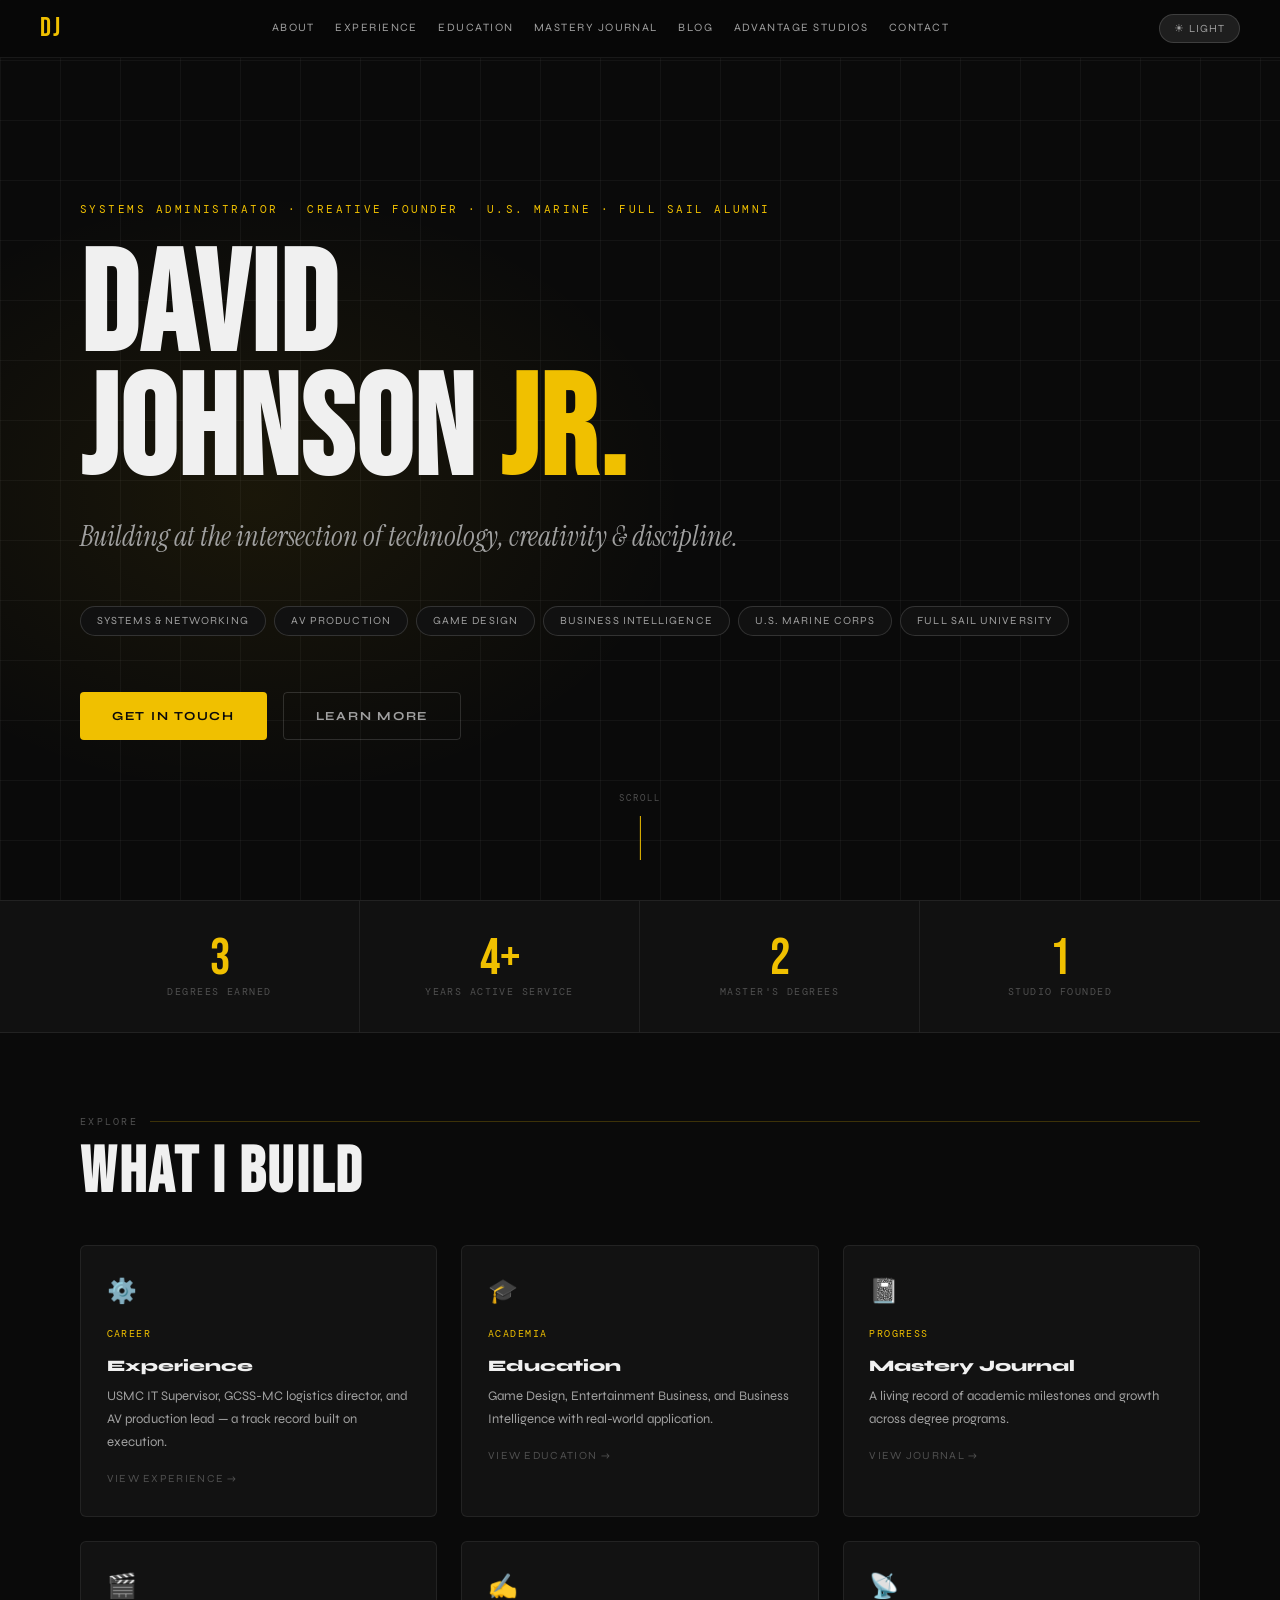
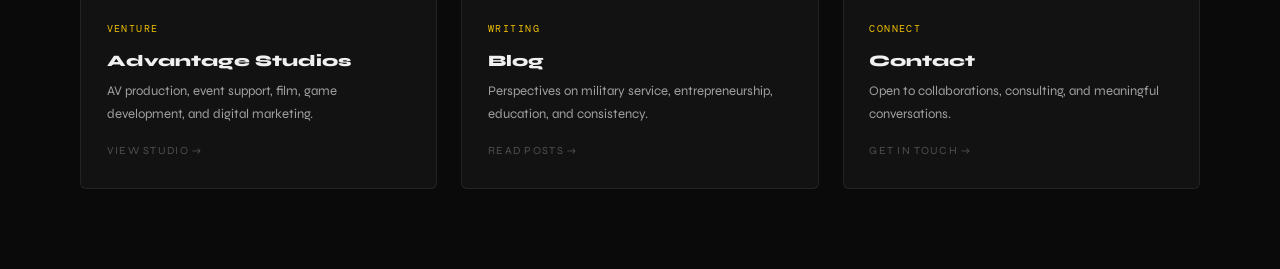
==== commit bf178b25: "Add files via upload" ====
--- a/index.html
+++ b/index.html
@@ -1,989 +1,25 @@
 <!DOCTYPE html>
 <html lang="en" data-theme="dark">
 <head>
-<meta charset="UTF-8"/>
-<meta name="viewport" content="width=device-width, initial-scale=1.0"/>
+<meta charset="UTF-8" />
+<meta name="viewport" content="width=device-width, initial-scale=1.0" />
 <title>David Johnson Jr. | Systems Administrator & Creative Founder</title>
-<link rel="preconnect" href="https://fonts.googleapis.com"/>
-<link rel="preconnect" href="https://fonts.gstatic.com" crossorigin/>
-<link href="https://fonts.googleapis.com/css2?family=Bebas+Neue&family=DM+Mono:ital,wght@0,300;0,400;0,500;1,300&family=Instrument+Serif:ital@0;1&family=Syne:wght@400;600;700;800&display=swap" rel="stylesheet"/>
-<style>
-:root{--yellow:#f0c000;--yellow-dim:rgba(240,192,0,0.12);--yellow-border:rgba(240,192,0,0.32);}
-:root[data-theme="dark"]{
-  --bg:#0a0a0a;--bg2:#111;--bg3:#1a1a1a;--bg4:#222;
-  --border:rgba(255,255,255,0.07);--border2:rgba(255,255,255,0.14);
-  --text:#f0f0f0;--text2:#a0a0a0;--text3:#505050;
-  --card-bg:#121212;--nav-bg:rgba(8,8,8,0.95);
-  --toggle-bg:#1e1e1e;--hero-line:rgba(255,255,255,0.04);
-  --glow:rgba(240,192,0,0.07);
-}
-:root[data-theme="light"]{
-  --bg:#f4f4f2;--bg2:#eaeae8;--bg3:#e0e0de;--bg4:#d6d6d4;
-  --border:rgba(0,0,0,0.08);--border2:rgba(0,0,0,0.16);
-  --text:#0f0f0f;--text2:#555;--text3:#999;
-  --card-bg:#fafafa;--nav-bg:rgba(244,244,242,0.95);
-  --toggle-bg:#ddd;--hero-line:rgba(0,0,0,0.04);
-  --glow:rgba(240,192,0,0.05);
-}
-*{margin:0;padding:0;box-sizing:border-box;}
-html{scroll-behavior:smooth;}
-body{font-family:'Syne',sans-serif;background:var(--bg);color:var(--text);line-height:1.65;transition:background .3s,color .3s;overflow-x:hidden;}
-a{color:inherit;text-decoration:none;}
-
-/* PAGE SYSTEM */
-.page{display:none;min-height:100vh;padding-top:58px;}
-.page.active{display:block;}
-#home-page{display:block;padding-top:0;}
-
-/* NAV */
-nav{
-  position:fixed;top:0;left:0;right:0;z-index:200;
-  background:var(--nav-bg);backdrop-filter:blur(18px);-webkit-backdrop-filter:blur(18px);
-  border-bottom:1px solid var(--border);
-  height:58px;display:flex;align-items:center;
-  padding:0 clamp(1rem,4vw,2.5rem);gap:1.5rem;
-}
-.nav-logo{
-  font-family:'Bebas Neue',sans-serif;font-size:1.7rem;
-  letter-spacing:0.06em;color:var(--yellow);flex-shrink:0;cursor:pointer;
-  transition:opacity .2s;
-}
-.nav-logo:hover{opacity:.8;}
-.nav-links{display:flex;align-items:center;gap:clamp(.8rem,1.6vw,1.8rem);flex:1;justify-content:center;}
-.nav-links button{
-  background:none;border:none;cursor:pointer;
-  font-family:'Syne',sans-serif;font-size:0.7rem;
-  letter-spacing:0.13em;text-transform:uppercase;
-  color:var(--text2);transition:color .2s;padding:4px 0;
-  position:relative;
-}
-.nav-links button::after{
-  content:'';position:absolute;bottom:-3px;left:0;right:0;
-  height:1px;background:var(--yellow);transform:scaleX(0);
-  transition:transform .25s;transform-origin:left;
-}
-.nav-links button:hover{color:var(--yellow);}
-.nav-links button.nav-active{color:var(--yellow);}
-.nav-links button.nav-active::after{transform:scaleX(1);}
-.nav-right{display:flex;align-items:center;gap:.8rem;flex-shrink:0;}
-.theme-toggle{
-  background:var(--toggle-bg);border:1px solid var(--border2);
-  color:var(--text2);padding:5px 14px;border-radius:20px;
-  cursor:pointer;font-size:0.68rem;letter-spacing:0.1em;
-  text-transform:uppercase;font-family:'Syne',sans-serif;transition:all .2s;
-}
-.theme-toggle:hover{border-color:var(--yellow);color:var(--yellow);}
-.ham{display:none;flex-direction:column;gap:5px;cursor:pointer;padding:6px;background:none;border:none;}
-.ham span{display:block;width:22px;height:2px;background:var(--text2);transition:all .3s;border-radius:2px;}
-.mobile-menu{
-  display:none;position:fixed;top:58px;left:0;right:0;z-index:199;
-  background:var(--nav-bg);backdrop-filter:blur(18px);
-  border-bottom:1px solid var(--border);
-  flex-direction:column;padding:1rem 1.5rem 1.5rem;gap:0;
-}
-.mobile-menu.open{display:flex;}
-.mobile-menu button{
-  background:none;border:none;cursor:pointer;
-  font-family:'Syne',sans-serif;font-size:0.82rem;
-  letter-spacing:0.1em;text-transform:uppercase;
-  color:var(--text2);padding:12px 0;text-align:left;
-  border-bottom:1px solid var(--border);transition:color .2s;
-}
-.mobile-menu button:last-child{border-bottom:none;}
-.mobile-menu button:hover{color:var(--yellow);}
-
-/* SHARED */
-.sec{padding:5rem clamp(1rem,5vw,2.5rem);}
-.si{max-width:1120px;margin:0 auto;}
-.section-label{
-  font-family:'DM Mono',monospace;font-size:0.65rem;
-  letter-spacing:0.22em;text-transform:uppercase;
-  color:var(--text3);margin-bottom:0.7rem;
-  display:flex;align-items:center;gap:12px;
-}
-.section-label::after{content:'';flex:1;height:1px;background:var(--yellow);opacity:.22;}
-.section-title{
-  font-family:'Bebas Neue',sans-serif;
-  font-size:clamp(2.4rem,5vw,4rem);letter-spacing:0.04em;
-  color:var(--text);margin-bottom:3rem;line-height:1;
-}
-.divider{height:1px;background:var(--border);margin:3.5rem 0;}
-.btn-primary{
-  background:var(--yellow);color:#0a0a0a;
-  padding:13px 32px;border-radius:4px;
-  font-size:0.77rem;letter-spacing:0.14em;text-transform:uppercase;
-  font-family:'Syne',sans-serif;font-weight:700;
-  transition:opacity .2s,transform .15s;border:none;cursor:pointer;display:inline-block;
-}
-.btn-primary:hover{opacity:.85;transform:translateY(-1px);}
-.btn-outline{
-  border:1px solid var(--border2);color:var(--text2);
-  padding:13px 32px;border-radius:4px;
-  font-size:0.77rem;letter-spacing:0.14em;text-transform:uppercase;
-  font-family:'Syne',sans-serif;background:transparent;
-  transition:all .2s;cursor:pointer;display:inline-block;
-}
-.btn-outline:hover{border-color:var(--yellow);color:var(--yellow);transform:translateY(-1px);}
-
-/* HERO */
-.hero{min-height:100vh;display:flex;align-items:center;padding:0 clamp(1rem,5vw,2.5rem);position:relative;overflow:hidden;}
-.hero-grid{position:absolute;inset:0;pointer-events:none;
-  background-image:linear-gradient(var(--hero-line) 1px,transparent 1px),linear-gradient(90deg,var(--hero-line) 1px,transparent 1px);
-  background-size:60px 60px;}
-.hero-glow{position:absolute;top:20%;left:-15%;width:70%;height:70%;
-  background:radial-gradient(ellipse,var(--glow) 0%,transparent 68%);pointer-events:none;}
-.hero-inner{max-width:1120px;margin:0 auto;width:100%;position:relative;z-index:1;padding:130px 0 90px;}
-.hero-eyebrow{font-family:'DM Mono',monospace;font-size:0.7rem;letter-spacing:0.22em;text-transform:uppercase;color:var(--yellow);margin-bottom:1.8rem;animation:fadeUp .8s ease both;}
-.hero-name{font-family:'Bebas Neue',sans-serif;font-size:clamp(4.5rem,11vw,10rem);line-height:.88;letter-spacing:0.015em;color:var(--text);margin-bottom:1.2rem;animation:fadeUp .8s .1s ease both;}
-.hero-name span{color:var(--yellow);}
-.hero-title{font-family:'Instrument Serif',serif;font-style:italic;font-size:clamp(1.1rem,2.2vw,1.8rem);color:var(--text2);margin-bottom:2.8rem;animation:fadeUp .8s .2s ease both;}
-.hero-tags{display:flex;flex-wrap:wrap;gap:.5rem;margin-bottom:3.5rem;animation:fadeUp .8s .3s ease both;}
-.hero-tag{border:1px solid var(--border2);padding:5px 16px;border-radius:20px;font-size:0.68rem;letter-spacing:0.1em;text-transform:uppercase;color:var(--text2);background:var(--bg2);transition:all .2s;cursor:default;}
-.hero-tag:hover{border-color:var(--yellow);color:var(--yellow);}
-.hero-cta{display:flex;gap:1rem;flex-wrap:wrap;animation:fadeUp .8s .4s ease both;}
-.hero-scroll{position:absolute;bottom:2.5rem;left:50%;transform:translateX(-50%);font-family:'DM Mono',monospace;font-size:0.58rem;letter-spacing:0.22em;text-transform:uppercase;color:var(--text3);display:flex;flex-direction:column;align-items:center;gap:10px;}
-.scroll-line{width:1px;height:44px;background:var(--yellow);animation:scrollpulse 2s infinite;}
-@keyframes scrollpulse{0%,100%{opacity:.2;}50%{opacity:1;}}
-@keyframes fadeUp{from{opacity:0;transform:translateY(20px);}to{opacity:1;transform:translateY(0);}}
-
-/* STATS BAR */
-.stats-bar{background:var(--bg2);border-top:1px solid var(--border);border-bottom:1px solid var(--border);padding:0 clamp(1rem,5vw,2.5rem);}
-.stats-bar-inner{max-width:1120px;margin:0 auto;display:grid;grid-template-columns:repeat(4,1fr);}
-.stat-box{padding:2rem 1rem;border-right:1px solid var(--border);text-align:center;}
-.stat-box:last-child{border-right:none;}
-.stat-num{font-family:'Bebas Neue',sans-serif;font-size:3.2rem;letter-spacing:0.04em;color:var(--yellow);line-height:1;margin-bottom:.3rem;}
-.stat-label{font-family:'DM Mono',monospace;font-size:0.6rem;letter-spacing:0.15em;text-transform:uppercase;color:var(--text3);}
-
-/* HOME PREVIEW CARDS */
-.home-preview{padding:5rem clamp(1rem,5vw,2.5rem);}
-.home-preview-inner{max-width:1120px;margin:0 auto;}
-.preview-grid{display:grid;grid-template-columns:repeat(3,1fr);gap:1.5rem;margin-top:2.5rem;}
-.preview-card{
-  background:var(--card-bg);border:1px solid var(--border);border-radius:6px;
-  padding:1.8rem;transition:border-color .25s,transform .25s;cursor:pointer;position:relative;overflow:hidden;
-}
-.preview-card::before{content:'';position:absolute;inset:0;background:linear-gradient(135deg,var(--yellow-dim) 0%,transparent 55%);opacity:0;transition:opacity .3s;}
-.preview-card:hover{border-color:var(--yellow-border);transform:translateY(-4px);}
-.preview-card:hover::before{opacity:1;}
-.preview-icon{font-size:1.5rem;margin-bottom:.9rem;}
-.preview-label{font-family:'DM Mono',monospace;font-size:0.6rem;letter-spacing:0.15em;text-transform:uppercase;color:var(--yellow);margin-bottom:.4rem;}
-.preview-title{font-size:1rem;font-weight:700;color:var(--text);margin-bottom:.5rem;}
-.preview-body{font-size:0.8rem;color:var(--text2);line-height:1.65;}
-.preview-cta{display:inline-block;margin-top:1.1rem;font-size:0.68rem;letter-spacing:0.12em;text-transform:uppercase;color:var(--text3);transition:color .2s;}
-.preview-card:hover .preview-cta{color:var(--yellow);}
-
-/* ABOUT */
-.about-grid{display:grid;grid-template-columns:3fr 2fr;gap:4rem;align-items:start;}
-.about-text p{color:var(--text2);font-size:0.96rem;line-height:1.88;margin-bottom:1.3rem;}
-.about-text p:first-child::first-letter{font-family:'Bebas Neue',sans-serif;font-size:3.5rem;float:left;line-height:.8;margin:.06em .1em 0 0;color:var(--yellow);}
-.about-sidebar{display:flex;flex-direction:column;gap:1.5rem;}
-.sidebar-card{background:var(--card-bg);border:1px solid var(--border);border-radius:6px;padding:1.5rem;}
-.sidebar-card-title{font-family:'DM Mono',monospace;font-size:0.6rem;letter-spacing:0.15em;text-transform:uppercase;color:var(--yellow);margin-bottom:1rem;}
-.sidebar-item{display:flex;align-items:center;justify-content:space-between;padding:8px 0;border-bottom:1px solid var(--border);font-size:0.8rem;}
-.sidebar-item:last-child{border-bottom:none;}
-.sidebar-item-label{color:var(--text2);}
-.sidebar-item-value{color:var(--text);font-weight:700;font-size:0.77rem;}
-
-/* SKILLS */
-.skills-cloud{display:flex;flex-wrap:wrap;gap:.5rem;}
-.skill-pill{background:var(--bg3);border:1px solid var(--border);padding:8px 18px;border-radius:3px;font-size:0.77rem;letter-spacing:0.05em;color:var(--text2);transition:all .2s;position:relative;cursor:default;}
-.skill-pill:hover{background:var(--bg4);border-color:var(--yellow);color:var(--yellow);}
-.skill-pill .skill-tooltip{display:none;position:absolute;bottom:calc(100% + 12px);left:50%;transform:translateX(-50%);background:var(--bg4);border:1px solid var(--yellow-border);border-radius:6px;padding:14px 16px;width:285px;z-index:50;box-shadow:0 14px 44px rgba(0,0,0,.55);pointer-events:none;}
-.skill-pill:hover .skill-tooltip{display:block;}
-.skill-tooltip-title{font-size:0.86rem;font-weight:700;color:var(--yellow);margin-bottom:8px;line-height:1.3;border-bottom:1px solid var(--yellow-border);padding-bottom:8px;}
-.skill-tooltip-text{font-size:0.77rem;color:var(--text2);line-height:1.62;}
-.skill-tooltip::after{content:'';position:absolute;top:100%;left:50%;transform:translateX(-50%);border:6px solid transparent;border-top-color:var(--yellow-border);}
-
-/* EXPERIENCE */
-.exp-item{border-left:2px solid rgba(240,192,0,.2);padding:0 0 3.5rem 2.5rem;position:relative;}
-.exp-item:last-child{padding-bottom:0;border-left-color:transparent;}
-.exp-item::before{content:'';position:absolute;left:-7px;top:5px;width:12px;height:12px;background:var(--yellow);border-radius:50%;box-shadow:0 0 0 3px var(--bg),0 0 0 5px var(--yellow-border);}
-.exp-date{font-family:'DM Mono',monospace;font-size:0.65rem;letter-spacing:0.16em;text-transform:uppercase;color:var(--yellow);margin-bottom:.4rem;}
-.exp-role{font-size:1.1rem;font-weight:800;color:var(--text);margin-bottom:.15rem;line-height:1.25;}
-.exp-org{font-family:'Instrument Serif',serif;font-style:italic;font-size:0.88rem;color:var(--text2);margin-bottom:1.4rem;}
-.exp-bullets{list-style:none;display:flex;flex-direction:column;gap:.75rem;}
-.exp-bullets li{font-size:0.87rem;color:var(--text2);line-height:1.72;padding-left:1.2rem;position:relative;}
-.exp-bullets li::before{content:'▸';position:absolute;left:0;color:var(--yellow);font-size:0.72rem;top:4px;}
-
-/* EDUCATION */
-.edu-tabs{display:flex;border-bottom:1px solid var(--border);margin-bottom:2.5rem;overflow-x:auto;}
-.edu-tab{padding:12px 22px;font-size:0.71rem;letter-spacing:0.1em;text-transform:uppercase;color:var(--text3);cursor:pointer;white-space:nowrap;border-bottom:2px solid transparent;transition:all .2s;background:none;border-top:none;border-left:none;border-right:none;font-family:'Syne',sans-serif;}
-.edu-tab.active{color:var(--yellow);border-bottom-color:var(--yellow);}
-.edu-panel{display:none;}
-.edu-panel.active{display:block;}
-.degree-header{display:flex;align-items:baseline;justify-content:space-between;flex-wrap:wrap;gap:.5rem;margin-bottom:.4rem;}
-.degree-name{font-size:1.15rem;font-weight:800;color:var(--text);}
-.degree-years{font-family:'DM Mono',monospace;font-size:0.67rem;letter-spacing:.15em;color:var(--yellow);}
-.degree-school{font-family:'Instrument Serif',serif;font-style:italic;font-size:0.86rem;color:var(--text2);margin-bottom:2rem;}
-.courses-grid{display:grid;grid-template-columns:repeat(auto-fill,minmax(268px,1fr));gap:1rem;}
-.course-card{background:var(--card-bg);border:1px solid var(--border);padding:1.35rem;border-radius:5px;transition:border-color .2s;}
-.course-card:hover{border-color:var(--yellow-border);}
-.course-name{font-size:0.83rem;font-weight:700;color:var(--text);margin-bottom:.45rem;line-height:1.3;}
-.course-desc{font-size:0.76rem;color:var(--text2);line-height:1.65;}
-
-/* JOURNAL */
-.journal-grid{display:grid;grid-template-columns:repeat(auto-fill,minmax(308px,1fr));gap:1.5rem;}
-.journal-card{background:var(--card-bg);border:1px solid var(--border);padding:1.6rem;border-radius:5px;transition:all .25s;position:relative;overflow:hidden;}
-.journal-card::after{content:'';position:absolute;top:0;left:0;width:3px;height:100%;background:var(--yellow);opacity:0;transition:opacity .25s;}
-.journal-card:hover{border-color:var(--yellow-border);transform:translateY(-3px);}
-.journal-card:hover::after{opacity:1;}
-.journal-tag{font-family:'DM Mono',monospace;font-size:0.6rem;letter-spacing:.15em;text-transform:uppercase;color:var(--yellow);margin-bottom:.8rem;}
-.journal-title{font-size:.96rem;font-weight:700;color:var(--text);margin-bottom:.55rem;line-height:1.3;}
-.journal-body{font-size:0.8rem;color:var(--text2);line-height:1.7;}
-.journal-date{font-family:'DM Mono',monospace;font-size:0.62rem;color:var(--text3);margin-top:1.1rem;}
-
-/* BLOG */
-.blog-grid{display:grid;grid-template-columns:repeat(auto-fill,minmax(308px,1fr));gap:1.5rem;}
-.blog-card{background:var(--card-bg);border:1px solid var(--border);padding:1.6rem;border-radius:5px;transition:all .25s;cursor:pointer;position:relative;overflow:hidden;}
-.blog-card::after{content:'';position:absolute;bottom:0;left:0;right:0;height:2px;background:var(--yellow);transform:scaleX(0);transition:transform .3s;transform-origin:left;}
-.blog-card:hover{border-color:var(--yellow-border);transform:translateY(-3px);}
-.blog-card:hover::after{transform:scaleX(1);}
-.blog-meta{display:flex;align-items:center;justify-content:space-between;margin-bottom:1rem;}
-.blog-category{font-family:'DM Mono',monospace;font-size:0.6rem;letter-spacing:.15em;text-transform:uppercase;color:var(--yellow);}
-.blog-date-label{font-family:'DM Mono',monospace;font-size:0.6rem;color:var(--text3);}
-.blog-title{font-size:.98rem;font-weight:700;color:var(--text);margin-bottom:.55rem;line-height:1.35;}
-.blog-excerpt{font-size:0.8rem;color:var(--text2);line-height:1.7;}
-.blog-readmore{display:inline-block;margin-top:1rem;font-size:0.68rem;letter-spacing:.12em;text-transform:uppercase;color:var(--text3);transition:color .2s;}
-.blog-card:hover .blog-readmore{color:var(--yellow);}
-
-/* STUDIO */
-.studio-hero{background:var(--bg2);border-bottom:1px solid var(--border);padding:4rem clamp(1rem,5vw,2.5rem);}
-.studio-hero-inner{max-width:1120px;margin:0 auto;display:grid;grid-template-columns:1fr 2fr;gap:4rem;align-items:center;}
-.studio-name{font-family:'Bebas Neue',sans-serif;font-size:3.4rem;line-height:.9;letter-spacing:.06em;color:var(--text);margin-bottom:.45rem;}
-.studio-name span{color:var(--yellow);}
-.studio-sub{font-family:'Instrument Serif',serif;font-style:italic;color:var(--text3);font-size:.88rem;margin-bottom:2rem;}
-.services-list{display:flex;flex-direction:column;gap:1px;background:var(--border);}
-.service-item{background:var(--bg);padding:1.1rem 1.4rem;display:flex;align-items:center;justify-content:space-between;transition:background .2s;}
-.service-item:hover{background:var(--bg2);}
-.service-name{font-size:.87rem;font-weight:700;color:var(--text);}
-.service-arrow{color:var(--yellow);font-size:.85rem;}
-.studio-desc-sec{padding:3rem clamp(1rem,5vw,2.5rem);}
-.studio-desc-sec .si p{color:var(--text2);line-height:1.88;margin-bottom:1.3rem;font-size:0.94rem;}
-
-/* CONTACT */
-.contact-grid{display:grid;grid-template-columns:1fr 1fr;gap:4rem;align-items:start;}
-.contact-links{display:flex;flex-direction:column;gap:1px;background:var(--border);}
-.contact-link{background:var(--bg);padding:1.2rem 1.6rem;display:flex;align-items:center;justify-content:space-between;text-decoration:none;transition:background .2s;}
-.contact-link:hover{background:var(--bg2);}
-.contact-link-left{display:flex;flex-direction:column;gap:4px;}
-.contact-type{font-family:'DM Mono',monospace;font-size:0.57rem;letter-spacing:.15em;text-transform:uppercase;color:var(--yellow);}
-.contact-value{font-size:.88rem;color:var(--text);}
-.contact-arrow{color:var(--yellow);}
-.contact-note p{color:var(--text2);line-height:1.88;margin-bottom:1.3rem;font-size:0.94rem;}
-
-/* FOOTER */
-footer{border-top:1px solid var(--border);padding:2rem clamp(1rem,5vw,2.5rem);display:flex;align-items:center;justify-content:space-between;flex-wrap:wrap;gap:1rem;}
-.footer-name{font-family:'Bebas Neue',sans-serif;font-size:1.2rem;letter-spacing:.08em;color:var(--yellow);}
-.footer-copy{font-family:'DM Mono',monospace;font-size:0.6rem;letter-spacing:.1em;color:var(--text3);}
-
-/* MODAL */
-.modal-overlay{display:none;position:fixed;inset:0;z-index:300;background:rgba(0,0,0,.76);backdrop-filter:blur(6px);align-items:center;justify-content:center;padding:2rem;}
-.modal-overlay.open{display:flex;}
-.modal{background:var(--bg2);border:1px solid var(--yellow-border);border-radius:8px;max-width:700px;width:100%;max-height:85vh;overflow-y:auto;padding:2.5rem;position:relative;}
-.modal-close{position:sticky;top:0;float:right;background:var(--bg3);border:1px solid var(--border2);color:var(--text2);padding:4px 14px;border-radius:3px;cursor:pointer;font-size:0.7rem;font-family:'Syne',sans-serif;letter-spacing:.1em;text-transform:uppercase;transition:all .2s;}
-.modal-close:hover{border-color:var(--yellow);color:var(--yellow);}
-.modal-tag{font-family:'DM Mono',monospace;font-size:0.6rem;letter-spacing:.15em;text-transform:uppercase;color:var(--yellow);margin-bottom:.8rem;}
-.modal-title{font-family:'Bebas Neue',sans-serif;font-size:2.3rem;letter-spacing:.04em;color:var(--text);margin-bottom:.4rem;}
-.modal-date{font-family:'DM Mono',monospace;font-size:0.65rem;color:var(--text3);margin-bottom:1.8rem;}
-.modal-body{font-size:.91rem;color:var(--text2);line-height:1.9;}
-.modal-body p{margin-bottom:1rem;}
-
-/* JOURNAL PAGE */
-.journal-filter{display:flex;flex-wrap:wrap;gap:.5rem;margin-top:1.5rem;}
-.jf-btn{background:var(--bg3);border:1px solid var(--border);padding:7px 18px;border-radius:20px;font-size:0.7rem;letter-spacing:.1em;text-transform:uppercase;color:var(--text2);cursor:pointer;font-family:'Syne',sans-serif;transition:all .2s;}
-.jf-btn:hover{border-color:var(--yellow);color:var(--yellow);}
-.jf-btn.active{background:var(--yellow);color:#0a0a0a;border-color:var(--yellow);font-weight:700;}
-.journal-prog-header{display:flex;align-items:center;gap:1rem;flex-wrap:wrap;margin-bottom:1.5rem;}
-.prog-badge{font-family:'DM Mono',monospace;font-size:0.68rem;letter-spacing:.15em;text-transform:uppercase;padding:5px 14px;border-radius:3px;font-weight:700;}
-.ebm-badge{background:rgba(240,192,0,.15);color:var(--yellow);border:1px solid var(--yellow-border);}
-.bi-badge{background:rgba(96,165,250,.12);color:#60a5fa;border:1px solid rgba(96,165,250,.3);}
-.milestone-badge{background:rgba(167,243,208,.1);color:#6ee7b7;border:1px solid rgba(110,231,183,.3);}
-.prog-meta{font-family:'DM Mono',monospace;font-size:0.65rem;letter-spacing:.12em;color:var(--text3);text-transform:uppercase;}
-.journal-summary-card{background:var(--card-bg);border:1px solid var(--border);border-left:3px solid var(--yellow);border-radius:5px;padding:1.8rem 2rem;margin-bottom:1rem;}
-.journal-summary-card p{color:var(--text2);font-size:.92rem;line-height:1.88;margin-bottom:.9rem;}
-.journal-summary-card p:last-child{margin-bottom:0;}
-.jsc-label{font-family:'DM Mono',monospace;font-size:.62rem;letter-spacing:.18em;text-transform:uppercase;color:var(--yellow);margin-bottom:1rem;}
-.jr-grid{display:grid;grid-template-columns:repeat(auto-fill,minmax(340px,1fr));gap:1.5rem;}
-.jr-card{background:var(--card-bg);border:1px solid var(--border);border-radius:6px;padding:1.8rem;transition:border-color .25s,transform .2s;position:relative;overflow:hidden;}
-.jr-card::before{content:'';position:absolute;top:0;left:0;width:3px;height:100%;background:var(--yellow);opacity:0;transition:opacity .25s;}
-.jr-card:hover{border-color:var(--yellow-border);transform:translateY(-3px);}
-.jr-card:hover::before{opacity:1;}
-.jr-card.active-entry{border-color:var(--yellow-border);}
-.jr-card.active-entry::before{opacity:1;}
-.jr-degree-tag{font-family:'DM Mono',monospace;font-size:.6rem;letter-spacing:.15em;text-transform:uppercase;margin-bottom:.7rem;}
-.ebm-tag{color:var(--yellow);}
-.bi-tag{color:#60a5fa;}
-.jr-course{font-size:1.02rem;font-weight:800;color:var(--text);margin-bottom:1.1rem;line-height:1.25;}
-.jr-body p{font-size:.83rem;color:var(--text2);line-height:1.78;margin-bottom:.8rem;}
-.jr-body p:last-child{margin-bottom:0;}
-.jr-body strong{color:var(--text);}
-.jr-takeaway{margin-top:1.2rem;padding-top:1rem;border-top:1px solid var(--border);font-family:'DM Mono',monospace;font-size:.7rem;letter-spacing:.06em;color:var(--yellow);line-height:1.5;}
-.milestone-list{display:flex;flex-direction:column;gap:0;}
-.ms-item{display:flex;gap:1.5rem;padding:1.5rem 0;border-bottom:1px solid var(--border);transition:background .2s;}
-.ms-item:last-child{border-bottom:none;}
-.ms-dot{width:10px;height:10px;min-width:10px;background:var(--yellow);border-radius:50%;margin-top:5px;box-shadow:0 0 0 3px var(--bg),0 0 0 5px var(--yellow-border);}
-.ms-content{flex:1;}
-.ms-date{font-family:'DM Mono',monospace;font-size:.65rem;letter-spacing:.15em;text-transform:uppercase;color:var(--yellow);margin-bottom:.3rem;}
-.ms-title{font-size:.96rem;font-weight:700;color:var(--text);margin-bottom:.5rem;}
-.ms-body{font-size:.82rem;color:var(--text2);line-height:1.72;}
-.jr-card.hidden{display:none;}
-.ms-item.hidden{display:none;}
-.journal-prog-header.hidden{display:none;}
-.journal-summary-card.hidden{display:none;}
-
-/* RESPONSIVE */
-@media(max-width:900px){
-  .nav-links{display:none;}
-  .ham{display:flex;}
-  .about-grid,.contact-grid,.studio-hero-inner{grid-template-columns:1fr;gap:2.5rem;}
-  .preview-grid{grid-template-columns:1fr 1fr;}
-  .stats-bar-inner{grid-template-columns:repeat(2,1fr);}
-  .stat-box:nth-child(2){border-right:none;}
-  .stat-box:nth-child(3){border-right:1px solid var(--border);}
-}
-@media(max-width:600px){
-  .preview-grid{grid-template-columns:1fr;}
-  .hero-name{font-size:clamp(3.5rem,16vw,6rem);}
-  .section-title{font-size:clamp(2rem,8vw,3rem);}
-  .modal{padding:1.5rem;}
-  .modal-title{font-size:1.7rem;}
-  .hero-cta{flex-direction:column;}
-  .btn-primary,.btn-outline{text-align:center;}
-  .courses-grid{grid-template-columns:1fr;}
-  .journal-grid,.blog-grid{grid-template-columns:1fr;}
-  .edu-tab{padding:10px 12px;font-size:0.64rem;}
-  .exp-item{padding-left:1.5rem;}
-  .stats-bar-inner{grid-template-columns:repeat(2,1fr);}
-  .stat-box:nth-child(3){border-right:none;}
-  .degree-header{flex-direction:column;}
-}
-</style>
+<meta name="description" content="David Johnson Jr. — Systems Administrator, Creative Founder, U.S. Marine, and Full Sail University alumni building at the intersection of technology, creativity, and discipline." />
+<meta name="author" content="David Johnson Jr." />
+<meta name="theme-color" content="#0a0a0a" />
+<link rel="preconnect" href="https://fonts.googleapis.com" />
+<link rel="preconnect" href="https://fonts.gstatic.com" crossorigin />
+<link href="https://fonts.googleapis.com/css2?family=Bebas+Neue&family=DM+Mono:wght@300;400;500&family=Instrument+Serif:ital@0;1&family=Syne:wght@400;600;700;800&display=swap" rel="stylesheet" />
+<link rel="stylesheet" href="style.css" />
 </head>
 <body>
-
-<!-- NAV -->
-<nav>
-  <div class="nav-logo" onclick="showPage('home')">DJ</div>
-  <div class="nav-links">
-    <button onclick="showPage('about')" id="nav-about">About</button>
-    <button onclick="showPage('experience')" id="nav-experience">Experience</button>
-    <button onclick="showPage('education')" id="nav-education">Education</button>
-    <button onclick="showPage('journal')" id="nav-journal">Mastery Journal</button>
-    <button onclick="showPage('blog')" id="nav-blog">Blog</button>
-    <button onclick="showPage('studio')" id="nav-studio">Advantage Studios</button>
-    <button onclick="showPage('contact')" id="nav-contact">Contact</button>
-  </div>
-  <div class="nav-right">
-    <button class="theme-toggle" onclick="toggleTheme()" id="themeBtn">☀ Light</button>
-    <button class="ham" onclick="toggleMobile()" aria-label="Menu"><span></span><span></span><span></span></button>
-  </div>
-</nav>
-<div class="mobile-menu" id="mobileMenu">
-  <button onclick="showPage('about');closeMobile()">About</button>
-  <button onclick="showPage('experience');closeMobile()">Experience</button>
-  <button onclick="showPage('education');closeMobile()">Education</button>
-  <button onclick="showPage('journal');closeMobile()">Mastery Journal</button>
-  <button onclick="showPage('blog');closeMobile()">Blog</button>
-  <button onclick="showPage('studio');closeMobile()">Advantage Studios</button>
-  <button onclick="showPage('contact');closeMobile()">Contact</button>
-</div>
-
-<!-- ═══════════════════════════════════════ HOME ═══ -->
-<div id="home-page" class="page active">
-  <section class="hero">
-    <div class="hero-grid"></div>
-    <div class="hero-glow"></div>
-    <div class="hero-inner">
-      <p class="hero-eyebrow">Systems Administrator · Creative Founder · U.S. Marine · Full Sail Alumni</p>
-      <h1 class="hero-name">David<br>Johnson <span>Jr.</span></h1>
-      <p class="hero-title">Building at the intersection of technology, creativity &amp; discipline.</p>
-      <div class="hero-tags">
-        <span class="hero-tag">Systems &amp; Networking</span>
-        <span class="hero-tag">AV Production</span>
-        <span class="hero-tag">Game Design</span>
-        <span class="hero-tag">Business Intelligence</span>
-        <span class="hero-tag">U.S. Marine Corps</span>
-        <span class="hero-tag">Full Sail University</span>
-      </div>
-      <div class="hero-cta">
-        <button class="btn-primary" onclick="showPage('contact')">Get In Touch</button>
-        <button class="btn-outline" onclick="showPage('about')">Learn More</button>
-      </div>
-    </div>
-    <div class="hero-scroll"><span>Scroll</span><div class="scroll-line"></div></div>
-  </section>
-
-  <div class="stats-bar">
-    <div class="stats-bar-inner">
-      <div class="stat-box"><div class="stat-num">3</div><div class="stat-label">Degrees Earned</div></div>
-      <div class="stat-box"><div class="stat-num">4+</div><div class="stat-label">Years Active Service</div></div>
-      <div class="stat-box"><div class="stat-num">2</div><div class="stat-label">Master's Degrees</div></div>
-      <div class="stat-box"><div class="stat-num">1</div><div class="stat-label">Studio Founded</div></div>
-    </div>
-  </div>
-
-  <div class="home-preview">
-    <div class="home-preview-inner">
-      <p class="section-label">Explore</p>
-      <h2 class="section-title" style="margin-bottom:0;">What I Build</h2>
-      <div class="preview-grid">
-        <div class="preview-card" onclick="showPage('experience')"><div class="preview-icon">⚙️</div><div class="preview-label">Career</div><div class="preview-title">Experience</div><div class="preview-body">USMC IT Supervisor, GCSS-MC logistics director, AV production lead — a track record built on performance, not promises.</div><span class="preview-cta">View Experience →</span></div>
-        <div class="preview-card" onclick="showPage('education')"><div class="preview-icon">🎓</div><div class="preview-label">Academia</div><div class="preview-title">Education</div><div class="preview-body">Three Full Sail degrees — Game Design, Entertainment Business, and Business Intelligence — with course-level depth and real-world application.</div><span class="preview-cta">View Education →</span></div>
-        <div class="preview-card" onclick="showPage('journal')"><div class="preview-icon">📓</div><div class="preview-label">Progress</div><div class="preview-title">Mastery Journal</div><div class="preview-body">A living record of academic milestones, skill breakthroughs, and measurable growth across all three degree programs.</div><span class="preview-cta">View Journal →</span></div>
-        <div class="preview-card" onclick="showPage('studio')"><div class="preview-icon">🎬</div><div class="preview-label">Venture</div><div class="preview-title">Advantage Studios</div><div class="preview-body">A multi-service creative company offering AV production, event support, film, game development, and digital marketing.</div><span class="preview-cta">View Studio →</span></div>
-        <div class="preview-card" onclick="showPage('blog')"><div class="preview-icon">✍️</div><div class="preview-label">Writing</div><div class="preview-title">Blog</div><div class="preview-body">Firsthand perspectives on military service, entrepreneurship, education, and what it takes to show up every day across all of it.</div><span class="preview-cta">Read Posts →</span></div>
-        <div class="preview-card" onclick="showPage('contact')"><div class="preview-icon">📡</div><div class="preview-label">Connect</div><div class="preview-title">Contact</div><div class="preview-body">Open to collaborations, consulting, and conversations that lead somewhere worth going. Reach out directly.</div><span class="preview-cta">Get In Touch →</span></div>
-      </div>
-    </div>
-  </div>
-  <footer><div class="footer-name">David Johnson Jr.</div><div class="footer-copy">© 2026 · Systems Administrator · Founder · Marine · Full Sail Alumni</div></footer>
-</div>
-
-<!-- ═══════════════════════════════════════ ABOUT ═══ -->
-<div id="about-page" class="page">
-  <section class="sec">
-    <div class="si">
-      <p class="section-label">01 — About</p>
-      <h2 class="section-title">Who I Am</h2>
-      <div class="about-grid">
-        <div class="about-text">
-          <p>I'm David Johnson Jr. — a Systems and Network Administrator, active-duty U.S. Marine, and the founder of Advantage Studios. I've spent years working at the crossroads of technology, operations, and creative production, and that unique combination is what drives everything I build.</p>
-          <p>My background spans IT infrastructure, AV production, military logistics, and team leadership — environments that demand precision, adaptability, and the ability to execute under pressure. Whether I'm managing secure government systems, overseeing enterprise logistics through GCSS-MC, or running a large-scale event setup, I bring the same level of intensity and focus.</p>
-          <p>I hold a B.S. in Game Design, an M.S. in Entertainment Business (graduated January 2026), and I'm actively completing my M.S. in Business Intelligence — all from Full Sail University. These aren't just credentials. They're the foundation of how I think: as a systems-level problem solver with a creative edge and a data-driven mindset.</p>
-          <p>Outside of work, I'm a dedicated father and someone who believes deeply in consistency over brilliance. I train, I build, I lead — and I apply that same progression mindset to every project, every goal, and every relationship I invest in.</p>
-        </div>
-        <div class="about-sidebar">
-          <div class="sidebar-card">
-            <div class="sidebar-card-title">Quick Facts</div>
-            <div class="sidebar-item"><span class="sidebar-item-label">Location</span><span class="sidebar-item-value">San Diego, CA</span></div>
-            <div class="sidebar-item"><span class="sidebar-item-label">Branch</span><span class="sidebar-item-value">U.S. Marine Corps</span></div>
-            <div class="sidebar-item"><span class="sidebar-item-label">Role</span><span class="sidebar-item-value">IT Supervisor / SysAdmin</span></div>
-            <div class="sidebar-item"><span class="sidebar-item-label">Studio</span><span class="sidebar-item-value">Advantage Studios</span></div>
-            <div class="sidebar-item"><span class="sidebar-item-label">Status</span><span class="sidebar-item-value">Active Duty</span></div>
-          </div>
-          <div class="sidebar-card">
-            <div class="sidebar-card-title">Degrees</div>
-            <div class="sidebar-item"><span class="sidebar-item-label">B.S. Game Design</span><span class="sidebar-item-value">2024</span></div>
-            <div class="sidebar-item"><span class="sidebar-item-label">M.S. Entertainment Business</span><span class="sidebar-item-value">Jan 2026</span></div>
-            <div class="sidebar-item"><span class="sidebar-item-label">M.S. Business Intelligence</span><span class="sidebar-item-value">In Progress</span></div>
-          </div>
-          <div class="sidebar-card">
-            <div class="sidebar-card-title">Connect</div>
-            <div class="sidebar-item"><span class="sidebar-item-label">LinkedIn</span><a href="https://www.linkedin.com/in/learnaboutdavid/" target="_blank" style="color:var(--yellow);font-size:.77rem;">learnaboutdavid →</a></div>
-            <div class="sidebar-item"><span class="sidebar-item-label">Email</span><a href="mailto:Dmjj4429@gmail.com" style="color:var(--yellow);font-size:.77rem;">Dmjj4429@gmail.com →</a></div>
-          </div>
-        </div>
-      </div>
-
-      <div class="divider"></div>
-      <p class="section-label">Skills &amp; Expertise</p>
-      <div class="skills-cloud" style="margin-top:1.5rem;">
-        <span class="skill-pill">Military Leadership<div class="skill-tooltip"><div class="skill-tooltip-title">Military Leadership</div><div class="skill-tooltip-text">Commanding teams under pressure, establishing accountability structures, and executing complex operations with zero margin for error. Developed through active-duty USMC service across IT operations, logistics, and mission-critical environments. Leadership forged in consequence-driven settings that transfers directly to business and project management.</div></div></span>
-        <span class="skill-pill">IT Systems Administration<div class="skill-tooltip"><div class="skill-tooltip-title">IT Systems Administration</div><div class="skill-tooltip-text">Managing enterprise infrastructure including servers, workstations, access controls, software environments, and system security. Applied daily across DoD-grade systems — monitoring, incident response, user provisioning, and hardware lifecycle management. Reliable infrastructure is the backbone of every operation.</div></div></span>
-        <span class="skill-pill">Network Infrastructure<div class="skill-tooltip"><div class="skill-tooltip-title">Network Infrastructure</div><div class="skill-tooltip-text">Designing, configuring, and maintaining secure network environments — routing, switching, VPNs, firewalls, and access control policies. Applied in high-security government environments where network integrity is non-negotiable. The ability to protect that foundation prevents costly downtime, breaches, and operational failures.</div></div></span>
-        <span class="skill-pill">AV Production<div class="skill-tooltip"><div class="skill-tooltip-title">Audio / Visual Production</div><div class="skill-tooltip-text">Full-cycle AV setup, signal routing, equipment supervision, live event support, and production logistics for large-scale events. Developed through professional contracting with Visions Audio Visual — supervising crews and managing AV systems for corporate and live productions. Bridges creative vision and flawless technical execution.</div></div></span>
-        <span class="skill-pill">GCSS-MC / SAP Logistics<div class="skill-tooltip"><div class="skill-tooltip-title">GCSS-MC / SAP Logistics</div><div class="skill-tooltip-text">Power user and functional administrator of GCSS-MC — the Marine Corps' enterprise ERP built on SAP. Operated across records, layettes, QC, requisitions, property accountability, and financial management billets. The foundation of mission readiness is accurate, auditable logistics data.</div></div></span>
-        <span class="skill-pill">Data Analysis<div class="skill-tooltip"><div class="skill-tooltip-title">Data Analysis</div><div class="skill-tooltip-text">Collecting, cleaning, interpreting, and visualizing data to surface actionable insights using Python, SQL, Excel, Tableau, and Power BI. Built through the M.S. in Business Intelligence program and applied directly to military logistics and Advantage Studios planning. Data without interpretation is noise.</div></div></span>
-        <span class="skill-pill">Project Management<div class="skill-tooltip"><div class="skill-tooltip-title">Project Management</div><div class="skill-tooltip-text">Planning, scoping, scheduling, and delivering multi-phase projects on time — coordinating cross-functional teams and managing competing priorities. Practiced across game production (Agile/Scrum), military IT operations, and live event management. The difference between a good idea and a finished product is execution.</div></div></span>
-        <span class="skill-pill">Game Design Principles<div class="skill-tooltip"><div class="skill-tooltip-title">Game Design Principles</div><div class="skill-tooltip-text">Systems design, feedback loop architecture, player psychology, narrative structure, and iterative prototyping — the core toolkit of game design thinking. Earned through a B.S. in Game Design at Full Sail University. A transferable lens that applies to product design, UX, and business model construction.</div></div></span>
-        <span class="skill-pill">Entertainment Business<div class="skill-tooltip"><div class="skill-tooltip-title">Entertainment Business</div><div class="skill-tooltip-text">Finance, IP law, distribution strategy, marketing, and the operational mechanics of running a creative business in music, film, gaming, and live events. Acquired through an M.S. in Entertainment Business (Full Sail, Jan 2026), culminating in a full business plan for Advantage Studios. Creative talent without business acumen is unscalable.</div></div></span>
-        <span class="skill-pill">Business Intelligence<div class="skill-tooltip"><div class="skill-tooltip-title">Business Intelligence</div><div class="skill-tooltip-text">Designing BI systems that transform raw organizational data into strategic dashboards, predictive models, and executive-level reporting. Currently completing an M.S. in Business Intelligence at Full Sail — applying data warehousing, SQL, Python, and visualization tools to real business scenarios. BI closes the loop between operations and strategy.</div></div></span>
-        <span class="skill-pill">Team Supervision<div class="skill-tooltip"><div class="skill-tooltip-title">Team Supervision</div><div class="skill-tooltip-text">Directing and developing personnel — setting standards, delegating effectively, resolving conflicts, and ensuring consistent output from multi-role teams. Actively supervising technical personnel within the DoD and leading production crews in AV contracting environments. Individual contributors have a ceiling; great teams don't.</div></div></span>
-        <span class="skill-pill">Logistics Operations<div class="skill-tooltip"><div class="skill-tooltip-title">Logistics Operations</div><div class="skill-tooltip-text">End-to-end management of supply chains, equipment accountability, records management, inventory control, and asset movement. Performed across multiple USMC logistics billets — records, layettes, QC, and financial management — and through AV equipment logistics at Visions AV. Logistics is the infrastructure of execution.</div></div></span>
-        <span class="skill-pill">Scripting &amp; Automation<div class="skill-tooltip"><div class="skill-tooltip-title">Scripting &amp; Automation</div><div class="skill-tooltip-text">Writing scripts to automate repetitive tasks, streamline IT operations, and build lightweight tools — primarily in Python, Bash, and PowerShell. Applied in systems administration and further developed through BI coursework focused on Python-based data pipelines. Any process done manually more than twice is a candidate for automation.</div></div></span>
-        <span class="skill-pill">Strategic Planning<div class="skill-tooltip"><div class="skill-tooltip-title">Strategic Planning</div><div class="skill-tooltip-text">Setting long-horizon goals, identifying the critical path, allocating resources intelligently, and adjusting course based on data and changing conditions. Developed through M.S.-level coursework in Strategic Management and applied directly to Advantage Studios' growth roadmap. Tactics without strategy is just activity.</div></div></span>
-        <span class="skill-pill">Creative Direction<div class="skill-tooltip"><div class="skill-tooltip-title">Creative Direction</div><div class="skill-tooltip-text">Defining the visual, tonal, and conceptual identity of a project — and guiding a team to execute that vision with consistency across deliverables. Applied through game design studies, AV production work, and the Advantage Studios brand. Strong creative direction ensures every element communicates a single coherent message.</div></div></span>
-      </div>
-    </div>
-  </section>
-  <footer><div class="footer-name">David Johnson Jr.</div><div class="footer-copy">© 2026 · Systems Administrator · Founder · Marine · Full Sail Alumni</div></footer>
-</div>
-
-<!-- ═══════════════════════════════════════ EXPERIENCE ═══ -->
-<div id="experience-page" class="page">
-  <section class="sec">
-    <div class="si">
-      <p class="section-label">02 — Experience</p>
-      <h2 class="section-title">Work History</h2>
-
-      <div class="exp-item">
-        <div class="exp-date">2022 – Present</div>
-        <div class="exp-role">IT Supervisor / Systems Administrator &amp; Logistics Operations — Director-Level</div>
-        <div class="exp-org">U.S. Department of Defense · U.S. Marine Corps</div>
-        <ul class="exp-bullets">
-          <li>Served as a power user and functional administrator of GCSS-MC — the Marine Corps' enterprise ERP logistics platform built on SAP — maintaining data integrity across supply chain modules including procurement, inventory management, asset accountability, and financial management of government property.</li>
-          <li>Held the Records billet, maintaining authoritative equipment-on-hand documentation for all serialized and non-serialized assets. Processed gain/loss transactions, updated equipment records in GCSS-MC, and produced auditable documentation for command inspections and Inspector General (IG) reviews — achieving zero-deficiency status across multiple audit cycles.</li>
-          <li>Managed layette and load plan documentation governing how equipment is packaged, configured, and transported for deployment. Coordinated directly with embarkation and logistics officers to ensure proper load plans, weight distribution, and gear accountability prior to every movement — a direct contributor to operational readiness.</li>
-          <li>Performed Quality Control across all logistics data inputs, transaction records, and property accountability reports before submission to higher headquarters. Identified discrepancies, corrected data errors, and enforced regulatory compliance under MCO 4400.201 and applicable GCSS-MC SOPs — functioning as the last line of defense before records became official.</li>
-          <li>Submitted, tracked, and managed requisitions through GCSS-MC from initial request through receipt and posting. Monitored due-in status on all open orders, followed up on delinquent deliveries, and managed requisition priorities to ensure critical parts and supplies reached the unit on time and within budget.</li>
-          <li>Conducted periodic, cyclic, and annual inventories of all unit equipment, reconciling physical counts against GCSS-MC records. Resolved discrepancies through formal investigative processes and maintained accurate property books through personnel turnover, deployments, and organizational transitions.</li>
-          <li>Tracked financial obligations and expenditures tied to unit equipment — coordinating with S4 and unit fiscal officers to ensure proper obligation of O&amp;M funds and accurate cost accounting within GCSS-MC's SAP financial modules. Provided command leadership with budget visibility at both the line-item and aggregate level.</li>
-          <li>Generated and submitted LOGSTAT and equipment readiness reports to higher headquarters, providing command leadership with real-time visibility into unit equipment status, deadline rates, and supply fill rates — data that directly informed operational planning and resource allocation decisions.</li>
-          <li>Concurrently led daily IT operations supporting secure, mission-critical systems — managing system installations, upgrades, access controls, and troubleshooting across hardware and software environments while enforcing security best practices and mentoring junior technical personnel.</li>
-          <li>Operated as the cross-functional link between the S4 logistics section, unit commanders, maintenance shops, and supporting establishment activities — translating complex logistics and IT data into clear, actionable briefings that informed command-level decisions and drove operational continuity.</li>
-        </ul>
-      </div>
-
-      <div class="exp-item">
-        <div class="exp-date">2020 – 2022</div>
-        <div class="exp-role">Operations &amp; AV Production Supervisor</div>
-        <div class="exp-org">Visions Audio Visual</div>
-        <ul class="exp-bullets">
-          <li>Supervised AV production crews and managed end-to-end technical setup and strike operations for large-scale corporate events, conferences, and live productions — from initial load-in through final teardown and equipment accountability.</li>
-          <li>Managed AV equipment inventory, logistics, and asset tracking across multiple concurrent event deployments — ensuring the right gear was in the right place at the right time and that all equipment returned in documented condition.</li>
-          <li>Served as the technical liaison between production leadership, on-site staff, and external clients — translating client requirements into actionable production plans and ensuring technical execution matched creative expectations at the day-of level.</li>
-          <li>Improved team efficiency through process documentation, workflow refinement, and crew briefings — reducing setup errors and increasing turnaround speed across recurring client accounts.</li>
-          <li>Troubleshot live AV signal chain issues under time pressure, maintaining production uptime during active events and preventing client-facing failures through proactive equipment checks and rapid response protocols.</li>
-        </ul>
-      </div>
-    </div>
-  </section>
-  <footer><div class="footer-name">David Johnson Jr.</div><div class="footer-copy">© 2026 · Systems Administrator · Founder · Marine · Full Sail Alumni</div></footer>
-</div>
-
-<!-- ═══════════════════════════════════════ EDUCATION ═══ -->
-<div id="education-page" class="page">
-  <section class="sec">
-    <div class="si">
-      <p class="section-label">03 — Education</p>
-      <h2 class="section-title">Academic Background</h2>
-      <div class="edu-tabs">
-        <button class="edu-tab active" onclick="showEdu(0)">M.S. Business Intelligence</button>
-        <button class="edu-tab" onclick="showEdu(1)">M.S. Entertainment Business</button>
-        <button class="edu-tab" onclick="showEdu(2)">B.S. Game Design</button>
-      </div>
-
-      <div class="edu-panel active" id="edu0">
-        <div class="degree-header"><div class="degree-name">Master of Science in Business Intelligence</div><div class="degree-years">2025 – 2026 · In Progress</div></div>
-        <div class="degree-school">Full Sail University — Orlando, FL</div>
-        <div class="courses-grid">
-          <div class="course-card"><div class="course-name">Data Warehousing &amp; Business Intelligence</div><div class="course-desc">Designing enterprise data warehouses; ETL pipelines, dimensional modeling (star &amp; snowflake schemas), and BI reporting infrastructure that converts raw data into actionable strategy.</div></div>
-          <div class="course-card"><div class="course-name">Statistical Analysis &amp; Predictive Modeling</div><div class="course-desc">Applied statistics, regression, hypothesis testing, and machine-learning fundamentals used to forecast trends, identify patterns, and support data-driven decision making.</div></div>
-          <div class="course-card"><div class="course-name">Data Visualization &amp; Dashboards</div><div class="course-desc">Creating insight-rich visual reports using Tableau, Power BI, and Python-based libraries. Emphasis on communicating complex data clearly to non-technical stakeholders.</div></div>
-          <div class="course-card"><div class="course-name">Database Management &amp; SQL</div><div class="course-desc">Advanced querying, schema design, indexing, stored procedures, and performance optimization across relational databases including SQL Server and MySQL.</div></div>
-          <div class="course-card"><div class="course-name">Business Analytics Strategy</div><div class="course-desc">Translating data insights into enterprise strategy; KPI frameworks, analytics maturity modeling, and competitive intelligence to drive organizational performance improvements.</div></div>
-          <div class="course-card"><div class="course-name">Python for Data Analysis</div><div class="course-desc">Leveraging Python (pandas, NumPy, matplotlib, scikit-learn) for data wrangling, exploratory analysis, and building lightweight predictive models and automation scripts.</div></div>
-          <div class="course-card"><div class="course-name">Operations Research &amp; Optimization</div><div class="course-desc">Quantitative techniques for optimizing business processes — linear programming, queuing theory, simulation modeling, and supply chain analytics applied to real-world operations.</div></div>
-          <div class="course-card"><div class="course-name">Capstone: BI Solution Design</div><div class="course-desc">End-to-end design and presentation of a complete business intelligence solution: from data sourcing and architecture through visualization and executive recommendation delivery.</div></div>
-        </div>
-      </div>
-
-      <div class="edu-panel" id="edu1">
-        <div class="degree-header"><div class="degree-name">Master of Science in Entertainment Business</div><div class="degree-years">2024 – 2025 · Graduated Jan 2026</div></div>
-        <div class="degree-school">Full Sail University — Orlando, FL</div>
-        <div class="courses-grid">
-          <div class="course-card"><div class="course-name">Entertainment Finance &amp; Accounting</div><div class="course-desc">P&amp;L management, budget forecasting, revenue modeling, and financial analysis specific to film, music, gaming, and live events — applying corporate finance principles to creative industries.</div></div>
-          <div class="course-card"><div class="course-name">Music, Film &amp; Media Business</div><div class="course-desc">Rights management, distribution models, licensing, royalty structures, and the shifting economics of content monetization across streaming and traditional media channels.</div></div>
-          <div class="course-card"><div class="course-name">Contract Law &amp; Intellectual Property</div><div class="course-desc">Entertainment law fundamentals: copyright, trademark, licensing agreements, talent contracts, work-for-hire doctrine, and negotiation principles for creative professionals.</div></div>
-          <div class="course-card"><div class="course-name">Marketing for the Entertainment Industry</div><div class="course-desc">Brand strategy, audience segmentation, digital marketing, influencer campaigns, and event promotion tactics tailored to entertainment products and cultural brand building.</div></div>
-          <div class="course-card"><div class="course-name">Event Operations &amp; Live Production</div><div class="course-desc">Planning and executing large-scale entertainment events: logistics, vendor management, venue coordination, production workflows, and post-event analysis and budgeting.</div></div>
-          <div class="course-card"><div class="course-name">Strategic Management in Entertainment</div><div class="course-desc">Competitive strategy, business model innovation, and organizational leadership within entertainment companies — from independent studios to multi-national media conglomerates.</div></div>
-          <div class="course-card"><div class="course-name">Entrepreneurship &amp; New Ventures</div><div class="course-desc">Business plan development, pitching, startup funding models, investor relations, and the unique challenges of launching creative and technology-forward businesses.</div></div>
-          <div class="course-card"><div class="course-name">Capstone: Entertainment Business Plan</div><div class="course-desc">Comprehensive development of an investor-ready entertainment business plan including market research, financial projections, go-to-market strategy, and executive pitch presentation.</div></div>
-        </div>
-      </div>
-
-      <div class="edu-panel" id="edu2">
-        <div class="degree-header"><div class="degree-name">Bachelor of Science in Game Design</div><div class="degree-years">2020 – 2024 · Graduated</div></div>
-        <div class="degree-school">Full Sail University — Orlando, FL</div>
-        <div class="courses-grid">
-          <div class="course-card"><div class="course-name">Game Design Fundamentals</div><div class="course-desc">Core principles of gameplay design: mechanics, dynamics, and aesthetics (MDA framework), feedback loops, player psychology, and structured approaches to creating engaging interactive experiences.</div></div>
-          <div class="course-card"><div class="course-name">3D Modeling &amp; Environment Art</div><div class="course-desc">Creating game-ready 3D assets using Maya and Blender; UV mapping, texturing, LOD creation, and integration into real-time game engines with attention to poly budget and performance constraints.</div></div>
-          <div class="course-card"><div class="course-name">Game Engine Development (Unity/Unreal)</div><div class="course-desc">Hands-on development in both Unity (C#) and Unreal Engine (Blueprints/C++) — scene construction, physics, animation systems, UI, and deployment across PC and console platforms.</div></div>
-          <div class="course-card"><div class="course-name">Narrative Design &amp; World Building</div><div class="course-desc">Crafting interactive stories, character arcs, dialogue systems, and rich game worlds with emphasis on player agency, non-linear storytelling, and environmental storytelling.</div></div>
-          <div class="course-card"><div class="course-name">Level Design</div><div class="course-desc">Spatial design principles for game environments: pacing, navigation flow, encounter design, and playtesting methodologies to create levels that are intuitive, fun, and replayable.</div></div>
-          <div class="course-card"><div class="course-name">Scripting &amp; Programming for Games</div><div class="course-desc">C# and Blueprint scripting applied to game logic: AI behavior trees, event systems, player controller architecture, and performance-conscious coding practices.</div></div>
-          <div class="course-card"><div class="course-name">Sound Design for Games</div><div class="course-desc">Audio middleware (FMOD/Wwise), adaptive music systems, SFX creation, and spatial audio implementation — creating immersive soundscapes that respond dynamically to player actions.</div></div>
-          <div class="course-card"><div class="course-name">Game Production &amp; Project Management</div><div class="course-desc">Agile/Scrum methodologies applied to game studios, milestone planning, team coordination, documentation standards, and leading projects from concept through gold master.</div></div>
-          <div class="course-card"><div class="course-name">User Experience &amp; Playtesting</div><div class="course-desc">Human-centered design applied to games: usability testing, data collection from play sessions, iterative design cycles, and accessibility considerations for diverse player audiences.</div></div>
-          <div class="course-card"><div class="course-name">Senior Thesis: Original Game Project</div><div class="course-desc">Full-cycle development of an original game concept from GDD through prototype, vertical slice, and final playable build — demonstrating all disciplines learned throughout the program.</div></div>
-        </div>
-      </div>
-    </div>
-  </section>
-  <footer><div class="footer-name">David Johnson Jr.</div><div class="footer-copy">© 2026 · Systems Administrator · Founder · Marine · Full Sail Alumni</div></footer>
-</div>
-
-<!-- ═══════════════════════════════════════ JOURNAL ═══ -->
-<div id="journal-page" class="page">
-
-  <!-- JOURNAL HERO -->
-  <div style="background:var(--bg2);border-bottom:1px solid var(--border);padding:3.5rem clamp(1rem,5vw,2.5rem) 3rem;">
-    <div class="si">
-      <p class="section-label">04 — Mastery Journal</p>
-      <h2 class="section-title" style="margin-bottom:.8rem;">Academic Reflections</h2>
-      <p style="color:var(--text2);max-width:680px;line-height:1.85;font-size:.95rem;margin-bottom:2rem;">A course-by-course record of what I learned, how I applied it, and why it matters — across every class in my M.S. Entertainment Business and M.S. Business Intelligence programs at Full Sail University. This is not a transcript. It's a thinking record.</p>
-      <!-- DEGREE FILTER TABS -->
-      <div class="journal-filter" id="journalFilter">
-        <button class="jf-btn active" onclick="filterJournal('all',this)">All Entries</button>
-        <button class="jf-btn" onclick="filterJournal('ebm',this)">M.S. Entertainment Business</button>
-        <button class="jf-btn" onclick="filterJournal('bi',this)">M.S. Business Intelligence</button>
-        <button class="jf-btn" onclick="filterJournal('milestone',this)">Milestones</button>
-      </div>
-    </div>
-  </div>
-
-  <!-- PROGRAM SUMMARY — EBM -->
-  <section class="sec" style="padding-bottom:2rem;">
-    <div class="si">
-      <div class="journal-prog-header" data-cat="ebm">
-        <div class="prog-badge ebm-badge">M.S. Entertainment Business</div>
-        <div class="prog-meta">Full Sail University &nbsp;·&nbsp; Graduated January 2026</div>
-      </div>
-      <div class="journal-summary-card">
-        <div class="jsc-label">Program Reflection</div>
-        <p>Going through the entire EBMS program really helped me connect the creative side of entertainment with the business and strategy that keeps it sustainable. Each course built on the last — from leadership and negotiation to finance, marketing, and legal fundamentals. Instead of just learning concepts, I was consistently asked to explain <em>why</em> certain choices made sense, which sharpened my critical thinking and forced me to approach problems from a more strategic, big-picture perspective.</p>
-        <p>Creating pro forma financial statements, developing full business plans, and building brand and marketing strategies made the learning feel real. I gained a much stronger understanding of how entertainment branding, publishing, distribution, and digital marketing all work together — as well as how legal considerations impact creative and business decisions. I leave the program with more confidence in my leadership skills, a better grasp of financial and operational planning, and a framework for approaching new opportunities with intention and structure.</p>
-      </div>
-    </div>
-  </section>
-
-  <!-- EBM COURSE REFLECTIONS -->
-  <section class="sec" style="padding-top:1rem;">
-    <div class="si">
-      <div class="jr-grid">
-
-        <div class="jr-card" data-cat="ebm">
-          <div class="jr-degree-tag ebm-tag">Entertainment Business</div>
-          <div class="jr-course">Leadership &amp; Management Style</div>
-          <div class="jr-body">
-            <p>This course changed how I understand leadership at a fundamental level. Working through Maxwell and Greene as contrasting frameworks forced me to get specific about who I actually am as a leader — not who I think I should be. I landed at 90% Maxwell, 10% Greene. Maxwell's model fits a creative studio environment where trust, collaboration, and authentic loyalty are what keep teams together. Greene's strategic thinking has its place, but in an industry built on passion, people see through cold manipulation fast.</p>
-            <p>What stuck with me most was Maxwell's point that you have to lead yourself before you can lead anyone else. I brought that directly into how I manage my days — the Marine Corps already taught me discipline, but this gave it a philosophical backbone I could articulate to a team.</p>
-          </div>
-          <div class="jr-takeaway">Takeaway: Authentic leadership compounds over time. Strategy without character has a ceiling.</div>
-        </div>
-
-        <div class="jr-card" data-cat="ebm">
-          <div class="jr-degree-tag ebm-tag">Entertainment Business</div>
-          <div class="jr-course">12-Month Roadmap — Launching a Creative Studio</div>
-          <div class="jr-body">
-            <p>This wasn't just an assignment — it was the first time I put a real, structured timeline on Advantage Studios. Months 1–2: join industry associations and build a creative community. Months 3–4: expand my professional learning network through LinkedIn, forums, and events. Months 5–6: lock in the legal structure (EIN, C-Corp or LLC registration, licenses). Months 7–10: research and secure funding. Months 11–12: identify location, establish branding, and launch.</p>
-            <p>What this exercise gave me was specificity. The idea of "one day building a studio" became a sequenced plan with real milestones. I referenced Foote's <em>The Business Side of Creativity</em> throughout and found it grounded every theoretical step in practical decision-making. The Full Sail Alumni Network also came up as a resource I hadn't been fully leveraging — something I changed immediately after this course.</p>
-          </div>
-          <div class="jr-takeaway">Takeaway: A vision without a timeline is just a wish. Structure is what makes dreams operational.</div>
-        </div>
-
-        <div class="jr-card" data-cat="ebm">
-          <div class="jr-degree-tag ebm-tag">Entertainment Business</div>
-          <div class="jr-course">Finance for Entertainment Business</div>
-          <div class="jr-body">
-            <p>This was the course that made the business feel real in numbers. I built a full Pro Forma Income Statement for Advantage Studios — estimating revenue, tracking expenses, calculating payroll taxes and benefits, and factoring in equipment depreciation. I also worked through loan structures and interest projections, which gave me a much more realistic picture of what outside funding actually costs over time.</p>
-            <p>The biggest lightbulb moment was understanding how to structure investor equity so it doesn't function like a monthly expense eating into cash flow. That distinction matters enormously when you're building a company that needs to stay lean early. By the end, I had a working financial model I can actually reference and update — not a textbook exercise, but a living document for the business.</p>
-          </div>
-          <div class="jr-takeaway">Takeaway: You can't pitch what you can't quantify. Financial clarity is a leadership skill, not just an accounting one.</div>
-        </div>
-
-        <div class="jr-card" data-cat="ebm">
-          <div class="jr-degree-tag ebm-tag">Entertainment Business</div>
-          <div class="jr-course">Digital Marketing Strategy</div>
-          <div class="jr-body">
-            <p>I came into this course wanting a real, usable marketing plan for Advantage Studios — not theory to regurgitate. I got exactly that. The biggest shift was understanding integrated marketing: combining social content with local advertising and in-person networking creates a much stronger brand presence than any single channel alone.</p>
-            <p>Learning to use Google Analytics, SEMrush, and Meta Business Suite connected the creative side of marketing with the analytical side — something I'd been ignoring. The target market analysis section was equally valuable. I knew my audience was a mix of corporate clients and independent creatives, but tools like Nielsen segmentation showed me how to break that down with actual data. The course ended with a complete campaign plan — goals, budgets, content calendar, and KPIs — that I can launch for real.</p>
-          </div>
-          <div class="jr-takeaway">Takeaway: Marketing without data is just noise. Know your audience before you spend a dollar reaching them.</div>
-        </div>
-
-        <div class="jr-card" data-cat="ebm">
-          <div class="jr-degree-tag ebm-tag">Entertainment Business</div>
-          <div class="jr-course">Artist &amp; Product Management</div>
-          <div class="jr-body">
-            <p>This course reframed what management means entirely. A manager isn't a behind-the-scenes helper — they're the CEO/COO of an artist's career, responsible for contracts, budgets, brand positioning, and long-term trajectory. The shift toward thinking long-term rather than chasing one-off wins was the most valuable part of this for me.</p>
-            <p>I applied everything directly to Advantage Studios. Client intake became artist onboarding — clear expectations, calendar planning, and a few key metrics (leads, conversions, package value). I built a 90-day content plan to demonstrate proof of work and reliability. Even multi-room AV event budgeting started to feel like tour planning: crew, gear, logistics, contingencies. Negotiation also improved — I started setting baselines, documenting terms, and making follow-ups clean and consistent. That alone protected margins.</p>
-          </div>
-          <div class="jr-takeaway">Takeaway: Revenue must be diverse and consistent. Mastery looks like tight calendars, reliable deliverables, and predictable income streams.</div>
-        </div>
-
-        <div class="jr-card" data-cat="ebm">
-          <div class="jr-degree-tag ebm-tag">Entertainment Business</div>
-          <div class="jr-course">Media Publishing &amp; Distribution</div>
-          <div class="jr-body">
-            <p>My goal entering this course was to understand how content moves from creation to audience — and more importantly, how creators protect ownership and revenue along the way. The course delivered. Working through case studies involving T.J. Everett and Waverly Keane made the legal and business principles concrete, not theoretical. I learned how contracts, PROs (performance rights organizations), and publishing splits actually function in the industry.</p>
-            <p>The distinction between physical and digital distribution, and the role of platforms like FilmHub and TuneCore for independent creators, was directly applicable to what I'm building. The most valuable insight: successful distribution isn't just about creativity — it's about understanding ownership, negotiation, and long-term revenue planning from day one. For Advantage Studios, this means structuring licensing agreements properly and designing distribution plans that retain ownership of the work we produce.</p>
-          </div>
-          <div class="jr-takeaway">Takeaway: Know who owns what before you create it. Distribution strategy begins at the contract, not the release.</div>
-        </div>
-
-        <div class="jr-card" data-cat="ebm">
-          <div class="jr-degree-tag ebm-tag">Entertainment Business</div>
-          <div class="jr-course">Project &amp; Team Management</div>
-          <div class="jr-body">
-            <p>This course gave me a real operational framework for Advantage Audio Visual. Week by week, the concepts built on each other in a way that felt directly applicable rather than academic.</p>
-            <p><strong>Week 1 — Project Definition:</strong> Slowing down to define purpose, goals, scope, constraints, and stakeholders made the business feel solid instead of something floating in my head. It also clarified what success looks like once the project is fully built out.</p>
-            <p><strong>Week 2 — Work Breakdown Structure:</strong> Breaking the business into smaller sections completely changed how I think about workload. Instead of trying to grow everything at once, the WBS showed me what depends on what, what comes first, and how every step connects. A giant project became a manageable set of tasks.</p>
-            <p><strong>Week 3 — Risk Management &amp; Budgeting:</strong> Looking at the business from a realistic angle — equipment issues, staffing problems, transportation delays, AV chaos — and building actual risk plans made me feel prepared instead of reactive. The budgeting section made startup costs, asset depreciation, staffing projections, and event pricing feel manageable rather than overwhelming.</p>
-            <p><strong>Week 4 — Team &amp; Quality Management:</strong> Team structure and communication matter enormously in AV where timing is everything. Assigning roles, setting expectations, and building accountability keeps the operation smooth. Quality management showed me how to deliver consistent results across multiple events — and how to close out a project properly by reviewing what worked and fixing what didn't.</p>
-          </div>
-          <div class="jr-takeaway">Takeaway: Structure is what separates a business from a hobby. A good project manager doesn't react — they build systems that prevent the need to.</div>
-        </div>
-
-        <div class="jr-card" data-cat="ebm">
-          <div class="jr-degree-tag ebm-tag">Entertainment Business</div>
-          <div class="jr-course">Program Capstone — Business Plan</div>
-          <div class="jr-body">
-            <p>The capstone was the integration point for everything the program taught. I developed a complete, investor-ready business plan for Advantage Studios — covering market analysis, target audience segmentation, competitive landscape, revenue model, go-to-market strategy, operational structure, and a full financial projection. This wasn't a hypothetical exercise. It was the actual document I intend to use.</p>
-            <p>Presenting it forced me to articulate not just what Advantage Studios does, but why it's positioned to win in the market and how it sustains itself financially. The process of building it revealed gaps I hadn't fully addressed — pricing strategy for bundled services, the timeline to profitability, and how to structure equity for future partners. Closing those gaps made the plan stronger and the business more real.</p>
-          </div>
-          <div class="jr-takeaway">Takeaway: A business plan is not a document you write once. It's a thinking tool you return to every time the market shifts.</div>
-        </div>
-
-      </div>
-    </div>
-  </section>
-
-  <!-- DIVIDER -->
-  <div style="padding:0 clamp(1rem,5vw,2.5rem);"><div class="divider" style="margin:0;"></div></div>
-
-  <!-- PROGRAM SUMMARY — BI -->
-  <section class="sec" style="padding-bottom:2rem;">
-    <div class="si">
-      <div class="journal-prog-header" data-cat="bi">
-        <div class="prog-badge bi-badge">M.S. Business Intelligence</div>
-        <div class="prog-meta">Full Sail University &nbsp;·&nbsp; In Progress — 2025–2026</div>
-      </div>
-      <div class="journal-summary-card">
-        <div class="jsc-label">Program Reflection — Ongoing</div>
-        <p>The Business Intelligence program is where the analytical layer gets added to everything I've already built. After completing three degrees in creative and business disciplines, this program is teaching me to quantify, model, and optimize — to take the decisions I've been making intuitively and ground them in data structures, statistical models, and visual reporting systems. Every course builds a skill that plugs directly into how I run Advantage Studios and how I operate in my DoD role.</p>
-        <p>This journal will grow as the program progresses. Each entry reflects what I actually learned, not what the syllabus said I would.</p>
-      </div>
-    </div>
-  </section>
-
-  <!-- BI COURSE REFLECTIONS -->
-  <section class="sec" style="padding-top:1rem;">
-    <div class="si">
-      <div class="jr-grid">
-
-        <div class="jr-card" data-cat="bi">
-          <div class="jr-degree-tag bi-tag">Business Intelligence</div>
-          <div class="jr-course">Data Warehousing &amp; Business Intelligence</div>
-          <div class="jr-body">
-            <p>This was the foundation course and it delivered exactly that — a solid structural understanding of how enterprise data environments are built. ETL pipelines, dimensional modeling, star and snowflake schemas: these aren't abstract concepts anymore. I built a working prototype from raw CSV data and transformed it into a structured, BI-ready warehouse environment with clean, queryable tables.</p>
-            <p>What surprised me most was how much this mirrors the logistics work I do in GCSS-MC. Both are fundamentally about making sure data goes in correctly, gets stored accurately, and comes out in a usable form for decision-makers. The difference is scale and tooling — the principles are the same. That connection made the material click faster than I expected.</p>
-          </div>
-          <div class="jr-takeaway">Takeaway: Good data architecture is invisible when it works and catastrophic when it doesn't. Build it right the first time.</div>
-        </div>
-
-        <div class="jr-card" data-cat="bi">
-          <div class="jr-degree-tag bi-tag">Business Intelligence</div>
-          <div class="jr-course">Python for Data Analysis</div>
-          <div class="jr-body">
-            <p>Python has been the most immediately applicable course in the program. pandas, NumPy, matplotlib, scikit-learn — these tools take processes I've been doing manually in spreadsheets and make them reproducible, scalable, and fast. Working through data wrangling and exploratory analysis showed me how much insight is sitting in unstructured datasets that most organizations never extract.</p>
-            <p>I've started applying these concepts directly to Advantage Studios — building scripts that analyze event booking patterns, calculate margin by service type, and flag anomalies in budget projections. The shift from manual analysis to scripted, repeatable analysis is significant. It's the difference between knowing something and being able to prove it with data every time.</p>
-          </div>
-          <div class="jr-takeaway">Takeaway: Automation isn't about replacing thinking — it's about freeing up thinking for decisions that actually require it.</div>
-        </div>
-
-        <div class="jr-card" data-cat="bi">
-          <div class="jr-degree-tag bi-tag">Business Intelligence</div>
-          <div class="jr-course">Database Management &amp; SQL</div>
-          <div class="jr-body">
-            <p>SQL is the language of data — and this course made me fluent enough to work across real relational databases with confidence. Advanced querying, schema design, indexing, stored procedures, and performance optimization are not beginner skills. Learning them in context — applying them to realistic datasets rather than toy examples — made the difference between understanding syntax and understanding when and why to use each tool.</p>
-            <p>My DoD work involves systems that run on structured databases, and being able to think through how data is organized on the back end has already improved how I query information for reporting and troubleshooting. The ability to write a stored procedure that pulls a LOGSTAT-equivalent report from a structured dataset is directly transferable.</p>
-          </div>
-          <div class="jr-takeaway">Takeaway: SQL isn't a niche skill — it's a core literacy for anyone who works with organizational data at any level.</div>
-        </div>
-
-        <div class="jr-card" data-cat="bi">
-          <div class="jr-degree-tag bi-tag">Business Intelligence</div>
-          <div class="jr-course">Data Visualization &amp; Dashboards</div>
-          <div class="jr-body">
-            <p>This course bridged the gap between having data and actually communicating it. Tableau, Power BI, and Python-based visualization libraries all approach the same problem differently — and knowing when to use which tool is as important as knowing how to use them. The emphasis on communicating complex findings to non-technical audiences is something most data programs undervalue. I don't.</p>
-            <p>In the military and in business, the person making the decision is rarely the person who built the analysis. That gap — between the analyst and the decision-maker — is where dashboards live. A well-designed dashboard eliminates ambiguity, surfaces the right metrics, and makes action obvious. A poorly designed one buries the insight under noise. This course taught me to tell the difference and build accordingly.</p>
-          </div>
-          <div class="jr-takeaway">Takeaway: Data that can't be understood can't be acted on. Visualization is not decoration — it's the final mile of analysis.</div>
-        </div>
-
-        <div class="jr-card active-entry" data-cat="bi">
-          <div class="jr-degree-tag bi-tag">Business Intelligence · Active</div>
-          <div class="jr-course">Mastery Journal Update — BIN530</div>
-          <div class="jr-body">
-            <p>This entry reflects the current submission requirement for the BIN530 Mastery Journal Update, due May 3, 2026. The assignment asks for a reflection on the course, how the Business Intelligence program connects to professional goals, and how the Mastery Journal has evolved across the full academic journey.</p>
-            <p>The Business Intelligence program has done something specific: it's given me a language for decisions I've already been making. As an IT Supervisor managing logistics data in GCSS-MC, I work with data integrity, reporting, and accountability every day. This program is teaching me to formalize and scale that skillset — to move from managing data operationally to designing systems that extract strategic value from it.</p>
-            <p>The Mastery Journal itself has become a different kind of document than I expected. What started as a course requirement became a real thinking record — a place where I trace how each program connected to the next, and how everything I've learned is converging into a coherent professional identity: someone who operates at the intersection of technology, creative production, and business strategy.</p>
-            <p>That identity is Advantage Studios. That's the company all three degrees were building toward.</p>
-          </div>
-          <div class="jr-takeaway">Submitted via link to this portfolio — May 2026.</div>
-        </div>
-
-      </div>
-    </div>
-  </section>
-
-  <!-- MILESTONES -->
-  <div style="padding:0 clamp(1rem,5vw,2.5rem);"><div class="divider" style="margin:0;"></div></div>
-  <section class="sec" style="padding-bottom:4rem;" data-cat="milestone">
-    <div class="si">
-      <div class="journal-prog-header">
-        <div class="prog-badge milestone-badge">Key Milestones</div>
-        <div class="prog-meta">Career · Personal · Academic</div>
-      </div>
-      <div class="milestone-list">
-        <div class="ms-item" data-cat="milestone"><div class="ms-dot"></div><div class="ms-content"><div class="ms-date">January 2026</div><div class="ms-title">Graduated — M.S. Entertainment Business</div><div class="ms-body">Completed the full EBMS program at Full Sail University while on active duty. Delivered a full investor-ready business plan for Advantage Studios as the capstone. The first of two graduate degrees done.</div></div></div>
-        <div class="ms-item" data-cat="milestone"><div class="ms-dot"></div><div class="ms-content"><div class="ms-date">2024</div><div class="ms-title">Graduated — B.S. Game Design</div><div class="ms-body">Completed four-year game design program at Full Sail. Senior thesis project taken from GDD through playable vertical slice — managing design, scripting, environmental art, and sound across the full development cycle.</div></div></div>
-        <div class="ms-item" data-cat="milestone"><div class="ms-dot"></div><div class="ms-content"><div class="ms-date">2022 – Present</div><div class="ms-title">Promoted to IT Supervisor — U.S. Department of Defense</div><div class="ms-body">Advanced to IT Supervisor role overseeing technical personnel, mission-critical infrastructure, and enterprise logistics through GCSS-MC. Leadership earned through consistent performance, initiative, and zero-deficiency audit records.</div></div></div>
-        <div class="ms-item" data-cat="milestone"><div class="ms-dot"></div><div class="ms-content"><div class="ms-date">2025 – Present</div><div class="ms-title">M.S. Business Intelligence — In Progress</div><div class="ms-body">Actively completing the third and final degree. Data warehousing, Python, SQL, visualization, and predictive modeling — building the analytical layer that rounds out a technical, creative, and strategic skillset.</div></div></div>
-        <div class="ms-item" data-cat="milestone"><div class="ms-dot"></div><div class="ms-content"><div class="ms-date">Ongoing</div><div class="ms-title">Advantage Studios — Active Development</div><div class="ms-body">From a business plan in a capstone project to an active multi-service creative company. AV production, event operations, game development, and digital marketing — all backed by real operational experience.</div></div></div>
-        <div class="ms-item" data-cat="milestone"><div class="ms-dot"></div><div class="ms-content"><div class="ms-date">Ongoing</div><div class="ms-title">Strength Training — 225lb Bench Target</div><div class="ms-body">Applying the same structured progression mindset to physical development as to academic and professional goals. Discipline compounds everywhere it's applied consistently.</div></div></div>
-      </div>
-    </div>
-  </section>
-
-  <footer><div class="footer-name">David Johnson Jr.</div><div class="footer-copy">© 2026 · Systems Administrator · Founder · Marine · Full Sail Alumni</div></footer>
-</div>
-
-<!-- ═══════════════════════════════════════ BLOG ═══ -->
-<div id="blog-page" class="page">
-  <section class="sec">
-    <div class="si">
-      <p class="section-label">05 — Blog</p>
-      <h2 class="section-title">Significant Events &amp; Insights</h2>
-      <p style="color:var(--text2);margin-bottom:3rem;max-width:620px;line-height:1.82;font-size:.94rem;">A running record of milestones, lessons learned, and perspectives from the intersecting worlds of tech, military service, education, and entrepreneurship.</p>
-      <div class="blog-grid">
-        <div class="blog-card" onclick="openPost(0)"><div class="blog-meta"><span class="blog-category">Military &amp; Career</span><span class="blog-date-label">Jan 2026</span></div><div class="blog-title">What the Marine Corps Taught Me About Systems Thinking</div><div class="blog-excerpt">The military doesn't just teach discipline — it teaches you to see interconnected systems. Here's how that changed the way I approach IT, business, and creative work.</div><span class="blog-readmore">Read more →</span></div>
-        <div class="blog-card" onclick="openPost(1)"><div class="blog-meta"><span class="blog-category">Education</span><span class="blog-date-label">Jan 2026</span></div><div class="blog-title">Graduating My First Master's Degree While on Active Duty</div><div class="blog-excerpt">Finishing an M.S. in Entertainment Business while serving full-time wasn't easy. Here's the honest breakdown of how I balanced it — and what I'd do differently.</div><span class="blog-readmore">Read more →</span></div>
-        <div class="blog-card" onclick="openPost(2)"><div class="blog-meta"><span class="blog-category">Entrepreneurship</span><span class="blog-date-label">2025</span></div><div class="blog-title">Founding Advantage Studios: The Why Behind the Vision</div><div class="blog-excerpt">Every business starts with a problem worth solving. Advantage Studios started with mine — the gap between creative talent and professional execution infrastructure.</div><span class="blog-readmore">Read more →</span></div>
-        <div class="blog-card" onclick="openPost(3)"><div class="blog-meta"><span class="blog-category">Technology</span><span class="blog-date-label">2025</span></div><div class="blog-title">From Game Design to Data Infrastructure: The Thread That Connects It All</div><div class="blog-excerpt">A B.S. in Game Design sounds unrelated to Business Intelligence. It isn't. Here's the deeper connection between systems design, feedback loops, and data architecture.</div><span class="blog-readmore">Read more →</span></div>
-        <div class="blog-card" onclick="openPost(4)"><div class="blog-meta"><span class="blog-category">Personal Development</span><span class="blog-date-label">2024</span></div><div class="blog-title">Fatherhood, Service, and the Discipline of Showing Up</div><div class="blog-excerpt">Being a father while balancing military duties, school, and a startup isn't a story about sacrifice. It's a story about priority. Here's mine.</div><span class="blog-readmore">Read more →</span></div>
-        <div class="blog-card" onclick="openPost(5)"><div class="blog-meta"><span class="blog-category">Studio</span><span class="blog-date-label">Upcoming</span></div><div class="blog-title">Advantage Studios: First Projects &amp; Early Lessons</div><div class="blog-excerpt">What happened in the first phase of building Advantage Studios — the wins, the pivots, and the infrastructure decisions that will shape everything next.</div><span class="blog-readmore">Read more →</span></div>
-      </div>
-    </div>
-  </section>
-  <footer><div class="footer-name">David Johnson Jr.</div><div class="footer-copy">© 2026 · Systems Administrator · Founder · Marine · Full Sail Alumni</div></footer>
-</div>
-
-<!-- ═══════════════════════════════════════ STUDIO ═══ -->
-<div id="studio-page" class="page">
-  <div class="studio-hero">
-    <div class="studio-hero-inner">
-      <div>
-        <div class="studio-name">Advantage<br><span>Studios</span></div>
-        <div class="studio-sub">Creative Production · Technology · Business</div>
-        <div class="services-list">
-          <div class="service-item"><span class="service-name">Audio / Visual Production</span><span class="service-arrow">→</span></div>
-          <div class="service-item"><span class="service-name">Event Support &amp; Operations</span><span class="service-arrow">→</span></div>
-          <div class="service-item"><span class="service-name">Music &amp; Film Production</span><span class="service-arrow">→</span></div>
-          <div class="service-item"><span class="service-name">Game Development</span><span class="service-arrow">→</span></div>
-          <div class="service-item"><span class="service-name">Marketing &amp; Digital Content</span><span class="service-arrow">→</span></div>
-        </div>
-      </div>
-      <div>
-        <p style="color:var(--text2);line-height:1.88;margin-bottom:1.3rem;font-size:.94rem;">Advantage Studios is more than a business — it's the convergence of everything I've built toward: technical execution, creative vision, and strategic business thinking applied to the entertainment and production space.</p>
-        <p style="color:var(--text2);line-height:1.88;margin-bottom:1.3rem;font-size:.94rem;">Founded with the goal of becoming a scalable, multi-service creative company, Advantage Studios blends AV production, game development, digital marketing, and live event operations under one roof. It's where military precision meets creative instincts.</p>
-        <p style="color:var(--text2);line-height:1.88;font-size:.94rem;">Every service we offer is backed by real operational experience. We don't outsource competence. We build it.</p>
-      </div>
-    </div>
-  </div>
-  <div class="studio-desc-sec">
-    <div class="si">
-      <p class="section-label">Vision</p>
-      <h2 class="section-title" style="margin-bottom:1.5rem;">Built to Scale</h2>
-      <p>The long-term vision is a company that doesn't just produce content, but builds platforms and pipelines that empower creators and connect talent to opportunity — across entertainment, technology, and business innovation.</p>
-      <p>Advantage Studios operates at the intersection of three disciplines I've spent years mastering: technical systems, creative production, and business strategy. Each service offering is designed not as a standalone product but as a component of a larger ecosystem — one where clients can come for AV support and leave with a complete content and marketing strategy behind their event.</p>
-      <p>This is the company that everything I've built — the military experience, the three degrees, the AV production background — was pointing toward. The infrastructure is in place. The execution is underway.</p>
-      <div style="margin-top:2rem;"><button class="btn-primary" onclick="showPage('contact')">Work With Us</button></div>
-    </div>
-  </div>
-  <footer><div class="footer-name">David Johnson Jr.</div><div class="footer-copy">© 2026 · Systems Administrator · Founder · Marine · Full Sail Alumni</div></footer>
-</div>
-
-<!-- ═══════════════════════════════════════ CONTACT ═══ -->
-<div id="contact-page" class="page">
-  <section class="sec">
-    <div class="si">
-      <p class="section-label">06 — Contact</p>
-      <h2 class="section-title">Let's Connect</h2>
-      <div class="contact-grid">
-        <div>
-          <div class="contact-links">
-            <a href="mailto:Dmjj4429@gmail.com" class="contact-link"><div class="contact-link-left"><span class="contact-type">Email</span><span class="contact-value">Dmjj4429@gmail.com</span></div><span class="contact-arrow">→</span></a>
-            <a href="https://www.linkedin.com/in/learnaboutdavid/" target="_blank" class="contact-link"><div class="contact-link-left"><span class="contact-type">LinkedIn</span><span class="contact-value">linkedin.com/in/learnaboutdavid</span></div><span class="contact-arrow">→</span></a>
-            <a href="https://github.com/DavidJohnsonJr" target="_blank" class="contact-link"><div class="contact-link-left"><span class="contact-type">GitHub</span><span class="contact-value">github.com/DavidJohnsonJr</span></div><span class="contact-arrow">→</span></a>
-            <div class="contact-link" style="cursor:default;"><div class="contact-link-left"><span class="contact-type">Location</span><span class="contact-value">San Diego, CA</span></div></div>
-          </div>
-        </div>
-        <div class="contact-note">
-          <p>Whether you're interested in collaborating on a project, exploring what Advantage Studios can offer, or just want to connect — I'm open to conversations that lead somewhere meaningful.</p>
-          <p>I'm currently available for consulting on systems infrastructure, AV production projects, creative ventures, and strategic business development work at the intersection of tech and entertainment.</p>
-          <a href="mailto:Dmjj4429@gmail.com" class="btn-primary" style="display:inline-block;margin-top:.5rem;">Send an Email</a>
-        </div>
-      </div>
-    </div>
-  </section>
-  <footer><div class="footer-name">David Johnson Jr.</div><div class="footer-copy">© 2026 · Systems Administrator · Founder · Marine · Full Sail Alumni</div></footer>
-</div>
-
-<!-- MODAL -->
-<div class="modal-overlay" id="modalOverlay" onclick="closeModal(event)">
-  <div class="modal">
-    <button class="modal-close" onclick="closeModal()">✕ Close</button>
-    <div class="modal-tag" id="modalTag"></div>
-    <div class="modal-title" id="modalTitle"></div>
-    <div class="modal-date" id="modalDate"></div>
-    <div class="modal-body" id="modalBody"></div>
-  </div>
-</div>
-
-<script>
-const PAGES=['home','about','experience','education','journal','blog','studio','contact'];
-function showPage(name){
-  PAGES.forEach(p=>{const el=document.getElementById(p+'-page');if(el)el.classList.toggle('active',p===name);});
-  document.querySelectorAll('.nav-links button').forEach(b=>b.classList.toggle('nav-active',b.id==='nav-'+name));
-  window.scrollTo({top:0,behavior:'instant'});
-}
-function showEdu(idx){
-  document.querySelectorAll('.edu-tab').forEach((t,i)=>t.classList.toggle('active',i===idx));
-  document.querySelectorAll('.edu-panel').forEach((p,i)=>p.classList.toggle('active',i===idx));
-}
-let dark=true;
-function toggleTheme(){
-  dark=!dark;
-  document.documentElement.setAttribute('data-theme',dark?'dark':'light');
-  document.getElementById('themeBtn').textContent=dark?'☀ Light':'☾ Dark';
-}
-let mobileOpen=false;
-function toggleMobile(){mobileOpen=!mobileOpen;document.getElementById('mobileMenu').classList.toggle('open',mobileOpen);}
-function closeMobile(){mobileOpen=false;document.getElementById('mobileMenu').classList.remove('open');}
-
-const posts=[
-  {tag:"Military & Career",date:"January 2026",title:"What the Marine Corps Taught Me About Systems Thinking",body:`<p>Before I ever sat down in a data structures class or designed a game mechanic, the Marine Corps had already rewired the way I see the world. Not through lectures — through repetition, consequence, and the relentless pressure of operating in environments where failure has real cost.</p><p>Systems thinking — the ability to understand how components of a complex structure interact, influence each other, and break down — is something most people learn in academia or consulting. I learned it maintaining mission-critical infrastructure in high-stakes environments where every decision has downstream effects.</p><p>When I transitioned that thinking to IT, it was seamless. A server architecture isn't that different from a fire team. You have nodes with specific roles, dependencies between them, and critical failure points you have to design around. The military taught me to see those failure points before they happen — and to have contingencies already in place.</p><p>That same lens applies to game design. Every mechanic is a system. Every system creates player behavior. Understanding that feedback loop is the difference between a frustrating game and an engaging one. And now, studying Business Intelligence, I see it again: every data pipeline is a system with inputs, transformations, outputs — and points where things go wrong.</p><p>The through-line across all of my work — technical, creative, business — is this: I was trained to see the whole before I analyze the parts. That's what the Marine Corps gave me. And I carry it everywhere I go.</p>`},
-  {tag:"Education",date:"January 2026",title:"Graduating My First Master's Degree While on Active Duty",body:`<p>January 2026. M.S. in Entertainment Business — done. Full Sail University. I'm not going to pretend it was easy, because it wasn't.</p><p>Active military service doesn't pause for coursework deadlines. There were weeks where I was managing IT operations for classified systems by day and finishing finance modules by night. There were assignments I turned in on four hours of sleep. There were moments where the logical thing — the easy thing — would have been to defer.</p><p>I didn't defer. Here's why: deferral has a compounding cost. Every delay makes the next step harder. Every excuse you allow becomes a precedent. The Marine Corps taught me that momentum is a choice, not a circumstance. You maintain it through discipline, not motivation — because motivation comes and goes. Discipline doesn't.</p><p>What surprised me most about the Entertainment Business program was how directly it mapped to what I was already building with Advantage Studios. The finance modules gave me frameworks for structuring my business's revenue model. The contract law section helped me understand what I needed to protect. The capstone was essentially a business plan I actually intend to execute.</p><p>To anyone trying to balance education with service, family, or a side business: it's not about having the time. It's about deciding the outcome matters enough to find the time. That decision is yours. Nobody makes it for you.</p>`},
-  {tag:"Entrepreneurship",date:"2025",title:"Founding Advantage Studios: The Why Behind the Vision",body:`<p>Every business starts somewhere. Advantage Studios started with a gap I kept running into — the distance between creative talent and the operational infrastructure needed to actually execute at a professional level.</p><p>In the AV world, I watched talented producers, artists, and creators get held back not by lack of vision but by lack of systems. They didn't have the production infrastructure, the business knowledge, or the technical resources to scale what they were building. That's the gap Advantage Studios is designed to close.</p><p>The vision from the beginning was multi-service: audio/visual production, event operations, music and film, game development, digital marketing. Not because I wanted to do everything, but because the clients who needed help most needed more than one thing. A creator launching a project needs production, marketing, and distribution strategy — not three separate vendors who don't communicate.</p><p>Building Advantage Studios while on active duty and finishing two graduate degrees is, objectively, a lot. But the alternative — waiting until "the right time" — is a guaranteed path to never starting. The right time is when you know enough to begin and are willing to learn the rest as you go.</p><p>We're still in the early stages. But the foundation is solid, the services are real, and the vision is clear. Everything I'm building — technically, academically, personally — feeds directly into what Advantage Studios will become.</p>`},
-  {tag:"Technology",date:"2025",title:"From Game Design to Data Infrastructure: The Thread That Connects It All",body:`<p>People sometimes raise an eyebrow at the combination: a B.S. in Game Design, an M.S. in Entertainment Business, and now an M.S. in Business Intelligence. What do those three things have in common?</p><p>More than you'd think. A lot more.</p><p>Game design is fundamentally about systems. You create rules, feedback loops, rewards, and constraints — and then you watch how users (players) interact with them. You iterate based on behavioral data. You optimize for specific outcomes — engagement, flow, mastery. That's not that different from designing a data pipeline or a business process.</p><p>The entertainment business degree added the strategic layer: how do you monetize creative systems? How do you position, distribute, and protect intellectual property? How do you manage the finances of a creative enterprise in a way that's sustainable?</p><p>Business intelligence closes the loop. It's the discipline that takes all the data those systems generate — from user behavior to financial performance — and turns it into decisions. It's the feedback mechanism that makes continuous improvement possible at scale.</p><p>The thread that connects all three: systems thinking + strategic framing + data-informed iteration. That's the foundation of everything I build, whether it's a game mechanic, a production workflow, or a business model.</p>`},
-  {tag:"Personal Development",date:"2024",title:"Fatherhood, Service, and the Discipline of Showing Up",body:`<p>There's a version of this post that lists all the things I've had to sacrifice to pursue my goals. I'm not going to write that version, because it misses the point.</p><p>Being a father while serving in the Marine Corps, finishing graduate school, and building a business isn't a story about what I've given up. It's a story about what I've chosen to build toward — and why that "why" makes the hard days manageable.</p><p>My kids are the clearest reason I'm doing this. Not in a sentimental way — in a practical one. The life I'm building is the life they'll inherit an example of. Every time I show up for PT when I'd rather sleep. Every time I submit an assignment on deadline even when it's inconvenient. Every time I choose discipline over comfort — that's the lesson I'm teaching without saying a word.</p><p>The discipline it takes to maintain military standards, complete a graduate program, and develop a business simultaneously isn't superhuman. It's just structured. You identify your priorities, you build systems around them, and you protect those systems from the chaos that constantly tries to invade.</p><p>I'm not always perfect at it. But I show up consistently. And in the long run, consistency compounds — in fitness, in business, in the relationship you have with your children. The investment is always worth it.</p>`},
-  {tag:"Studio",date:"Upcoming",title:"Advantage Studios: First Projects & Early Lessons",body:`<p>This post is coming soon. As Advantage Studios moves from vision to active operation, this will document the first real client projects, the infrastructure decisions, the pivots, and the honest lessons from the early days of building a creative production company from the ground up.</p><p>Check back as the story develops.</p>`}
-];
-function openPost(i){
-  const p=posts[i];
-  document.getElementById('modalTag').textContent=p.tag;
-  document.getElementById('modalTitle').textContent=p.title;
-  document.getElementById('modalDate').textContent=p.date;
-  document.getElementById('modalBody').innerHTML=p.body;
-  document.getElementById('modalOverlay').classList.add('open');
-  document.body.style.overflow='hidden';
-}
-function filterJournal(cat, btn){
-  document.querySelectorAll('.jf-btn').forEach(b=>b.classList.remove('active'));
-  btn.classList.add('active');
-  const cards=document.querySelectorAll('.jr-card, .ms-item');
-  cards.forEach(c=>{
-    if(cat==='all'||c.dataset.cat===cat){c.classList.remove('hidden');}
-    else{c.classList.add('hidden');}
-  });
-  document.querySelectorAll('[data-cat]').forEach(el=>{
-    if(el.classList.contains('jr-card')||el.classList.contains('ms-item')) return;
-    if(cat==='all'||el.dataset.cat===cat){el.classList.remove('hidden');}
-    else{el.classList.add('hidden');}
-  });
-  document.querySelectorAll('.journal-summary-card').forEach(c=>{
-    c.classList.toggle('hidden', cat==='milestone');
-  });
-}
-function closeModal(e){
-  if(!e||e.target===document.getElementById('modalOverlay')||e.currentTarget.classList.contains('modal-close')){
-    document.getElementById('modalOverlay').classList.remove('open');
-    document.body.style.overflow='';
-  }
-}
-</script>
+<a class="skip-link" href="#main">Skip to content</a>
+<nav aria-label="Primary navigation"><a class="nav-logo" href="index.html">DJ</a><div class="nav-links"><a href="about.html" id="nav-about">About</a><a href="experience.html" id="nav-experience">Experience</a><a href="education.html" id="nav-education">Education</a><a href="journal.html" id="nav-journal">Mastery Journal</a><a href="blog.html" id="nav-blog">Blog</a><a href="studio.html" id="nav-studio">Advantage Studios</a><a href="contact.html" id="nav-contact">Contact</a></div><div class="nav-right"><button class="theme-toggle" onclick="toggleTheme()" id="themeBtn" aria-label="Toggle theme">☀ Light</button><button class="ham" onclick="toggleMobile()" aria-label="Menu"><span></span><span></span><span></span></button></div></nav>
+<div class="mobile-menu" id="mobileMenu"><a href="about.html">About</a><a href="experience.html">Experience</a><a href="education.html">Education</a><a href="journal.html">Mastery Journal</a><a href="blog.html">Blog</a><a href="studio.html">Advantage Studios</a><a href="contact.html">Contact</a></div>
+<main id="main">
+<div class="page" id="home-page"><section class="hero"><div class="hero-grid"></div><div class="hero-glow"></div><div class="hero-inner"><p class="hero-eyebrow">Systems Administrator · Creative Founder · U.S. Marine · Full Sail Alumni</p><h1 class="hero-name">David<br/>Johnson <span>Jr.</span></h1><p class="hero-title">Building at the intersection of technology, creativity &amp; discipline.</p><div class="hero-tags"><span class="hero-tag">Systems &amp; Networking</span><span class="hero-tag">AV Production</span><span class="hero-tag">Game Design</span><span class="hero-tag">Business Intelligence</span><span class="hero-tag">U.S. Marine Corps</span><span class="hero-tag">Full Sail University</span></div><div class="hero-cta"><button class="btn-primary" onclick="location.href='contact.html'">Get In Touch</button><button class="btn-outline" onclick="location.href='about.html'">Learn More</button></div></div><div class="hero-scroll"><span>Scroll</span><div class="scroll-line"></div></div></section><div class="stats-bar"><div class="stats-bar-inner"><div class="stat-box"><div class="stat-num">3</div><div class="stat-label">Degrees Earned</div></div><div class="stat-box"><div class="stat-num">4+</div><div class="stat-label">Years Active Service</div></div><div class="stat-box"><div class="stat-num">2</div><div class="stat-label">Master's Degrees</div></div><div class="stat-box"><div class="stat-num">1</div><div class="stat-label">Studio Founded</div></div></div></div><section class="home-preview"><div class="home-preview-inner"><p class="section-label">Explore</p><h2 class="section-title" style="margin-bottom:0">What I Build</h2><div class="preview-grid"><div class="preview-card" onclick="location.href='experience.html'"><div class="preview-icon">⚙️</div><div class="preview-label">Career</div><div class="preview-title">Experience</div><div class="preview-body">USMC IT Supervisor, GCSS-MC logistics director, and AV production lead — a track record built on execution.</div><span class="preview-cta">View Experience →</span></div><div class="preview-card" onclick="location.href='education.html'"><div class="preview-icon">🎓</div><div class="preview-label">Academia</div><div class="preview-title">Education</div><div class="preview-body">Game Design, Entertainment Business, and Business Intelligence with real-world application.</div><span class="preview-cta">View Education →</span></div><div class="preview-card" onclick="location.href='journal.html'"><div class="preview-icon">📓</div><div class="preview-label">Progress</div><div class="preview-title">Mastery Journal</div><div class="preview-body">A living record of academic milestones and growth across degree programs.</div><span class="preview-cta">View Journal →</span></div><div class="preview-card" onclick="location.href='studio.html'"><div class="preview-icon">🎬</div><div class="preview-label">Venture</div><div class="preview-title">Advantage Studios</div><div class="preview-body">AV production, event support, film, game development, and digital marketing.</div><span class="preview-cta">View Studio →</span></div><div class="preview-card" onclick="location.href='blog.html'"><div class="preview-icon">✍️</div><div class="preview-label">Writing</div><div class="preview-title">Blog</div><div class="preview-body">Perspectives on military service, entrepreneurship, education, and consistency.</div><span class="preview-cta">Read Posts →</span></div><div class="preview-card" onclick="location.href='contact.html'"><div class="preview-icon">📡</div><div class="preview-label">Connect</div><div class="preview-title">Contact</div><div class="preview-body">Open to collaborations, consulting, and meaningful conversations.</div><span class="preview-cta">Get In Touch →</span></div></div></div></section><site-footer></site-footer></div>
+</main>
+<div class="modal-overlay" id="modalOverlay" onclick="closeModal(event)"><div aria-modal="true" class="modal" role="dialog"><button class="modal-close" onclick="closeModal()">✕ Close</button><div class="modal-tag" id="modalTag"></div><div class="modal-title" id="modalTitle"></div><div class="modal-date" id="modalDate"></div><div class="modal-body" id="modalBody"></div></div></div>
+<script src="shared.js"></script>
 </body>
 </html>
--- a/style.css
+++ b/style.css
@@ -0,0 +1,18 @@
+
+    :root{--yellow:#f0c000;--yellow-dim:rgba(240,192,0,.12);--yellow-border:rgba(240,192,0,.32);}
+    :root[data-theme="dark"]{--bg:#0a0a0a;--bg2:#111;--bg3:#1a1a1a;--bg4:#222;--border:rgba(255,255,255,.07);--border2:rgba(255,255,255,.14);--text:#f0f0f0;--text2:#a0a0a0;--text3:#505050;--card-bg:#121212;--nav-bg:rgba(8,8,8,.95);--toggle-bg:#1e1e1e;--hero-line:rgba(255,255,255,.04);--glow:rgba(240,192,0,.07)}
+    :root[data-theme="light"]{--bg:#f4f4f2;--bg2:#eaeae8;--bg3:#e0e0de;--bg4:#d6d6d4;--border:rgba(0,0,0,.08);--border2:rgba(0,0,0,.16);--text:#0f0f0f;--text2:#555;--text3:#999;--card-bg:#fafafa;--nav-bg:rgba(244,244,242,.95);--toggle-bg:#ddd;--hero-line:rgba(0,0,0,.04);--glow:rgba(240,192,0,.05)}
+    *{margin:0;padding:0;box-sizing:border-box} html{scroll-behavior:smooth} body{font-family:Syne,sans-serif;background:var(--bg);color:var(--text);line-height:1.65;transition:background .3s,color .3s;overflow-x:hidden} a{color:inherit;text-decoration:none} button{font:inherit}.page{display:block;min-height:100vh;padding-top:58px}#home-page{padding-top:0}
+    nav{position:fixed;top:0;left:0;right:0;z-index:200;background:var(--nav-bg);backdrop-filter:blur(18px);border-bottom:1px solid var(--border);height:58px;display:flex;align-items:center;padding:0 clamp(1rem,4vw,2.5rem);gap:1.5rem}.nav-logo{font-family:'Bebas Neue',sans-serif;font-size:1.7rem;letter-spacing:.06em;color:var(--yellow);cursor:pointer}.nav-links{display:flex;gap:clamp(.8rem,1.6vw,1.8rem);flex:1;justify-content:center}.nav-links button,.mobile-menu button{background:none;border:none;cursor:pointer;font-size:.7rem;letter-spacing:.13em;text-transform:uppercase;color:var(--text2);transition:.2s}.nav-links button{position:relative}.nav-links button:after{content:"";position:absolute;bottom:-3px;left:0;right:0;height:1px;background:var(--yellow);transform:scaleX(0);transition:.25s;transform-origin:left}.nav-links button:hover,.nav-links button.nav-active{color:var(--yellow)}.nav-links button.nav-active:after{transform:scaleX(1)}.nav-right{display:flex;align-items:center;gap:.8rem}.theme-toggle{background:var(--toggle-bg);border:1px solid var(--border2);color:var(--text2);padding:5px 14px;border-radius:20px;cursor:pointer;font-size:.68rem;letter-spacing:.1em;text-transform:uppercase}.theme-toggle:hover{border-color:var(--yellow);color:var(--yellow)}.ham{display:none;flex-direction:column;gap:5px;cursor:pointer;padding:6px;background:none;border:none}.ham span{width:22px;height:2px;background:var(--text2);border-radius:2px}.mobile-menu{display:none;position:fixed;top:58px;left:0;right:0;z-index:199;background:var(--nav-bg);backdrop-filter:blur(18px);border-bottom:1px solid var(--border);flex-direction:column;padding:1rem 1.5rem 1.5rem}.mobile-menu.open{display:flex}.mobile-menu button{padding:12px 0;text-align:left;border-bottom:1px solid var(--border)}
+    .sec{padding:5rem clamp(1rem,5vw,2.5rem)}.si{max-width:1120px;margin:0 auto}.section-label{font-family:'DM Mono',monospace;font-size:.65rem;letter-spacing:.22em;text-transform:uppercase;color:var(--text3);margin-bottom:.7rem;display:flex;align-items:center;gap:12px}.section-label:after{content:"";flex:1;height:1px;background:var(--yellow);opacity:.22}.section-title{font-family:'Bebas Neue',sans-serif;font-size:clamp(2.4rem,5vw,4rem);letter-spacing:.04em;margin-bottom:3rem;line-height:1}.divider{height:1px;background:var(--border);margin:3.5rem 0}.btn-primary,.btn-outline{padding:13px 32px;border-radius:4px;font-size:.77rem;letter-spacing:.14em;text-transform:uppercase;font-weight:700;transition:.2s;cursor:pointer;display:inline-block}.btn-primary{background:var(--yellow);color:#0a0a0a;border:none}.btn-outline{border:1px solid var(--border2);color:var(--text2);background:transparent}.btn-primary:hover,.btn-outline:hover{transform:translateY(-1px)}.btn-outline:hover{border-color:var(--yellow);color:var(--yellow)}
+    .hero{min-height:100vh;display:flex;align-items:center;padding:0 clamp(1rem,5vw,2.5rem);position:relative;overflow:hidden}.hero-grid{position:absolute;inset:0;pointer-events:none;background-image:linear-gradient(var(--hero-line) 1px,transparent 1px),linear-gradient(90deg,var(--hero-line) 1px,transparent 1px);background-size:60px 60px}.hero-glow{position:absolute;top:20%;left:-15%;width:70%;height:70%;background:radial-gradient(ellipse,var(--glow) 0%,transparent 68%)}.hero-inner{max-width:1120px;margin:0 auto;width:100%;position:relative;z-index:1;padding:130px 0 90px}.hero-eyebrow{font-family:'DM Mono',monospace;font-size:.7rem;letter-spacing:.22em;text-transform:uppercase;color:var(--yellow);margin-bottom:1.8rem}.hero-name{font-family:'Bebas Neue',sans-serif;font-size:clamp(4.5rem,11vw,10rem);line-height:.88;letter-spacing:.015em;margin-bottom:1.2rem}.hero-name span{color:var(--yellow)}.hero-title{font-family:'Instrument Serif',serif;font-style:italic;font-size:clamp(1.1rem,2.2vw,1.8rem);color:var(--text2);margin-bottom:2.8rem}.hero-tags{display:flex;flex-wrap:wrap;gap:.5rem;margin-bottom:3.5rem}.hero-tag{border:1px solid var(--border2);padding:5px 16px;border-radius:20px;font-size:.68rem;letter-spacing:.1em;text-transform:uppercase;color:var(--text2);background:var(--bg2)}.hero-cta{display:flex;gap:1rem;flex-wrap:wrap}.hero-scroll{position:absolute;bottom:2.5rem;left:50%;transform:translateX(-50%);font-family:'DM Mono',monospace;font-size:.58rem;letter-spacing:.22em;text-transform:uppercase;color:var(--text3);display:flex;flex-direction:column;align-items:center;gap:10px}.scroll-line{width:1px;height:44px;background:var(--yellow);animation:scrollpulse 2s infinite}@keyframes scrollpulse{0%,100%{opacity:.2}50%{opacity:1}}
+    .stats-bar{background:var(--bg2);border-top:1px solid var(--border);border-bottom:1px solid var(--border);padding:0 clamp(1rem,5vw,2.5rem)}.stats-bar-inner{max-width:1120px;margin:0 auto;display:grid;grid-template-columns:repeat(4,1fr)}.stat-box{padding:2rem 1rem;border-right:1px solid var(--border);text-align:center}.stat-box:last-child{border-right:none}.stat-num{font-family:'Bebas Neue',sans-serif;font-size:3.2rem;color:var(--yellow);line-height:1}.stat-label{font-family:'DM Mono',monospace;font-size:.6rem;letter-spacing:.15em;text-transform:uppercase;color:var(--text3)}
+    .home-preview{padding:5rem clamp(1rem,5vw,2.5rem)}.home-preview-inner{max-width:1120px;margin:0 auto}.preview-grid,.blog-grid,.journal-grid,.jr-grid{display:grid;grid-template-columns:repeat(auto-fill,minmax(308px,1fr));gap:1.5rem}.preview-grid{grid-template-columns:repeat(3,1fr);margin-top:2.5rem}.preview-card,.blog-card,.journal-card,.jr-card,.course-card,.sidebar-card,.journal-summary-card{background:var(--card-bg);border:1px solid var(--border);border-radius:6px;padding:1.6rem;transition:.25s}.preview-card,.blog-card{cursor:pointer}.preview-card:hover,.blog-card:hover,.jr-card:hover,.course-card:hover{border-color:var(--yellow-border);transform:translateY(-3px)}.preview-icon{font-size:1.5rem;margin-bottom:.9rem}.preview-label,.blog-category,.journal-tag,.jr-degree-tag,.jsc-label{font-family:'DM Mono',monospace;font-size:.6rem;letter-spacing:.15em;text-transform:uppercase;color:var(--yellow);margin-bottom:.8rem}.preview-title,.blog-title,.journal-title,.jr-course{font-size:1rem;font-weight:800;color:var(--text);margin-bottom:.55rem;line-height:1.35}.preview-body,.blog-excerpt,.journal-body,.jr-body,.course-desc,.journal-summary-card p{font-size:.82rem;color:var(--text2);line-height:1.75}.preview-cta,.blog-readmore{display:inline-block;margin-top:1rem;font-size:.68rem;letter-spacing:.12em;text-transform:uppercase;color:var(--text3)}.preview-card:hover .preview-cta,.blog-card:hover .blog-readmore{color:var(--yellow)}
+    .about-grid,.contact-grid{display:grid;grid-template-columns:3fr 2fr;gap:4rem;align-items:start}.contact-grid{grid-template-columns:1fr 1fr}.about-text p,.studio-desc-sec p,.contact-note p{color:var(--text2);font-size:.96rem;line-height:1.88;margin-bottom:1.3rem}.about-sidebar{display:flex;flex-direction:column;gap:1.5rem}.sidebar-card-title{font-family:'DM Mono',monospace;font-size:.6rem;letter-spacing:.15em;text-transform:uppercase;color:var(--yellow);margin-bottom:1rem}.sidebar-item{display:flex;justify-content:space-between;gap:1rem;padding:8px 0;border-bottom:1px solid var(--border);font-size:.8rem}.sidebar-item:last-child{border-bottom:none}.sidebar-item-label{color:var(--text2)}.sidebar-item-value{color:var(--text);font-weight:700;font-size:.77rem}.skills-cloud{display:flex;flex-wrap:wrap;gap:.5rem}.skill-pill{background:var(--bg3);border:1px solid var(--border);padding:8px 18px;border-radius:3px;font-size:.77rem;color:var(--text2)}.skill-pill:hover{border-color:var(--yellow);color:var(--yellow)}
+    .exp-item{border-left:2px solid rgba(240,192,0,.2);padding:0 0 3.5rem 2.5rem;position:relative}.exp-item:last-child{padding-bottom:0;border-left-color:transparent}.exp-item:before{content:"";position:absolute;left:-7px;top:5px;width:12px;height:12px;background:var(--yellow);border-radius:50%;box-shadow:0 0 0 3px var(--bg),0 0 0 5px var(--yellow-border)}.exp-date{font-family:'DM Mono',monospace;font-size:.65rem;letter-spacing:.16em;text-transform:uppercase;color:var(--yellow);margin-bottom:.4rem}.exp-role{font-size:1.1rem;font-weight:800}.exp-org{font-family:'Instrument Serif',serif;font-style:italic;font-size:.88rem;color:var(--text2);margin-bottom:1.4rem}.exp-bullets{list-style:none;display:flex;flex-direction:column;gap:.75rem}.exp-bullets li{font-size:.87rem;color:var(--text2);line-height:1.72;padding-left:1.2rem;position:relative}.exp-bullets li:before{content:'▸';position:absolute;left:0;color:var(--yellow);font-size:.72rem;top:4px}
+    .edu-tabs,.journal-filter{display:flex;border-bottom:1px solid var(--border);margin-bottom:2.5rem;overflow-x:auto}.edu-tab,.jf-btn{padding:12px 22px;font-size:.71rem;letter-spacing:.1em;text-transform:uppercase;color:var(--text3);cursor:pointer;white-space:nowrap;border:0;border-bottom:2px solid transparent;background:none}.edu-tab.active,.jf-btn.active{color:var(--yellow);border-bottom-color:var(--yellow)}.edu-panel{display:none}.edu-panel.active{display:block}.degree-header{display:flex;align-items:baseline;justify-content:space-between;flex-wrap:wrap;gap:.5rem;margin-bottom:.4rem}.degree-name{font-size:1.15rem;font-weight:800}.degree-years{font-family:'DM Mono',monospace;font-size:.67rem;letter-spacing:.15em;color:var(--yellow)}.degree-school{font-family:'Instrument Serif',serif;font-style:italic;font-size:.86rem;color:var(--text2);margin-bottom:2rem}.courses-grid{display:grid;grid-template-columns:repeat(auto-fill,minmax(268px,1fr));gap:1rem}.course-name{font-size:.83rem;font-weight:700;margin-bottom:.45rem}.course-card:hover{transform:none}.jr-card.hidden,.journal-prog-header.hidden,.ms-item.hidden{display:none}.jr-body p{margin-bottom:1rem}.jr-takeaway{margin-top:1rem;padding-top:1rem;border-top:1px solid var(--border);font-size:.78rem;color:var(--yellow)}.journal-prog-header{display:flex;align-items:center;justify-content:space-between;gap:1rem;flex-wrap:wrap;margin-bottom:1rem}.prog-badge{font-family:'DM Mono',monospace;font-size:.68rem;letter-spacing:.14em;text-transform:uppercase;color:#0a0a0a;background:var(--yellow);padding:6px 12px;border-radius:3px;font-weight:700}.prog-meta{font-size:.78rem;color:var(--text3)}.milestone-list{display:flex;flex-direction:column;gap:1.2rem}.ms-item{display:flex;gap:1rem}.ms-dot{width:12px;height:12px;border-radius:50%;background:var(--yellow);margin-top:.5rem;flex-shrink:0}.ms-title{font-weight:800}.ms-date{font-family:'DM Mono',monospace;font-size:.62rem;color:var(--yellow);letter-spacing:.12em;text-transform:uppercase}.ms-body{color:var(--text2);font-size:.85rem;line-height:1.7}
+    .studio-hero{background:var(--bg2);border-bottom:1px solid var(--border);padding:4rem clamp(1rem,5vw,2.5rem)}.studio-hero-inner{max-width:1120px;margin:0 auto;display:grid;grid-template-columns:1fr 2fr;gap:4rem;align-items:center}.studio-name{font-family:'Bebas Neue',sans-serif;font-size:3.4rem;line-height:.9;letter-spacing:.06em}.studio-name span{color:var(--yellow)}.studio-sub{font-family:'Instrument Serif',serif;font-style:italic;color:var(--text3);font-size:.88rem;margin-bottom:2rem}.services-list,.contact-links{display:flex;flex-direction:column;gap:1px;background:var(--border)}.service-item,.contact-link{background:var(--bg);padding:1.1rem 1.4rem;display:flex;align-items:center;justify-content:space-between;transition:.2s}.service-item:hover,.contact-link:hover{background:var(--bg2)}.service-name{font-size:.87rem;font-weight:700}.service-arrow,.contact-arrow{color:var(--yellow)}.studio-desc-sec{padding:3rem clamp(1rem,5vw,2.5rem)}.contact-type{font-family:'DM Mono',monospace;font-size:.57rem;letter-spacing:.15em;text-transform:uppercase;color:var(--yellow)}.contact-value{font-size:.88rem;color:var(--text)}
+    footer{border-top:1px solid var(--border);padding:2rem clamp(1rem,5vw,2.5rem);display:flex;align-items:center;justify-content:space-between;flex-wrap:wrap;gap:1rem}.footer-name{font-family:'Bebas Neue',sans-serif;font-size:1.2rem;letter-spacing:.08em;color:var(--yellow)}.footer-copy{font-family:'DM Mono',monospace;font-size:.6rem;letter-spacing:.1em;color:var(--text3)}.modal-overlay{display:none;position:fixed;inset:0;z-index:300;background:rgba(0,0,0,.76);backdrop-filter:blur(6px);align-items:center;justify-content:center;padding:2rem}.modal-overlay.open{display:flex}.modal{background:var(--bg2);border:1px solid var(--yellow-border);border-radius:8px;max-width:700px;width:100%;max-height:85vh;overflow-y:auto;padding:2.5rem}.modal-close{float:right;background:var(--bg3);border:1px solid var(--border2);color:var(--text2);padding:4px 14px;border-radius:3px;cursor:pointer;font-size:.7rem;letter-spacing:.1em;text-transform:uppercase}.modal-tag{font-family:'DM Mono',monospace;font-size:.6rem;letter-spacing:.15em;text-transform:uppercase;color:var(--yellow);margin-bottom:.8rem}.modal-title{font-family:'Bebas Neue',sans-serif;font-size:2.3rem;letter-spacing:.04em}.modal-date{font-family:'DM Mono',monospace;font-size:.65rem;color:var(--text3);margin-bottom:1.8rem}.modal-body{font-size:.91rem;color:var(--text2);line-height:1.9}.modal-body p{margin-bottom:1rem}.skip-link{position:absolute;left:-999px;top:0;background:var(--yellow);color:#0a0a0a;padding:.5rem 1rem;z-index:999}.skip-link:focus{left:1rem;top:1rem}
+    @media(max-width:900px){.nav-links{display:none}.ham{display:flex}.about-grid,.contact-grid,.studio-hero-inner{grid-template-columns:1fr;gap:2.5rem}.preview-grid{grid-template-columns:1fr 1fr}.stats-bar-inner{grid-template-columns:repeat(2,1fr)}.stat-box:nth-child(2){border-right:none}}@media(max-width:600px){.preview-grid,.journal-grid,.blog-grid,.jr-grid,.courses-grid{grid-template-columns:1fr}.hero-name{font-size:clamp(3.5rem,16vw,6rem)}.hero-cta{flex-direction:column}.btn-primary,.btn-outline{text-align:center}.edu-tab,.jf-btn{padding:10px 12px;font-size:.64rem}.exp-item{padding-left:1.5rem}.modal{padding:1.5rem}.stats-bar-inner{grid-template-columns:repeat(2,1fr)}}
+  
+.nav-links a,.mobile-menu a{background:none;border:none;cursor:pointer;font-size:.7rem;letter-spacing:.13em;text-transform:uppercase;color:var(--text2);transition:.2s;text-decoration:none}.nav-links a{position:relative}.nav-links a:after{content:"";position:absolute;bottom:-3px;left:0;right:0;height:1px;background:var(--yellow);transform:scaleX(0);transition:.25s;transform-origin:left}.nav-links a:hover,.nav-links a.nav-active{color:var(--yellow)}.nav-links a.nav-active:after{transform:scaleX(1)}.mobile-menu a{padding:12px 0;text-align:left;border-bottom:1px solid var(--border)}
